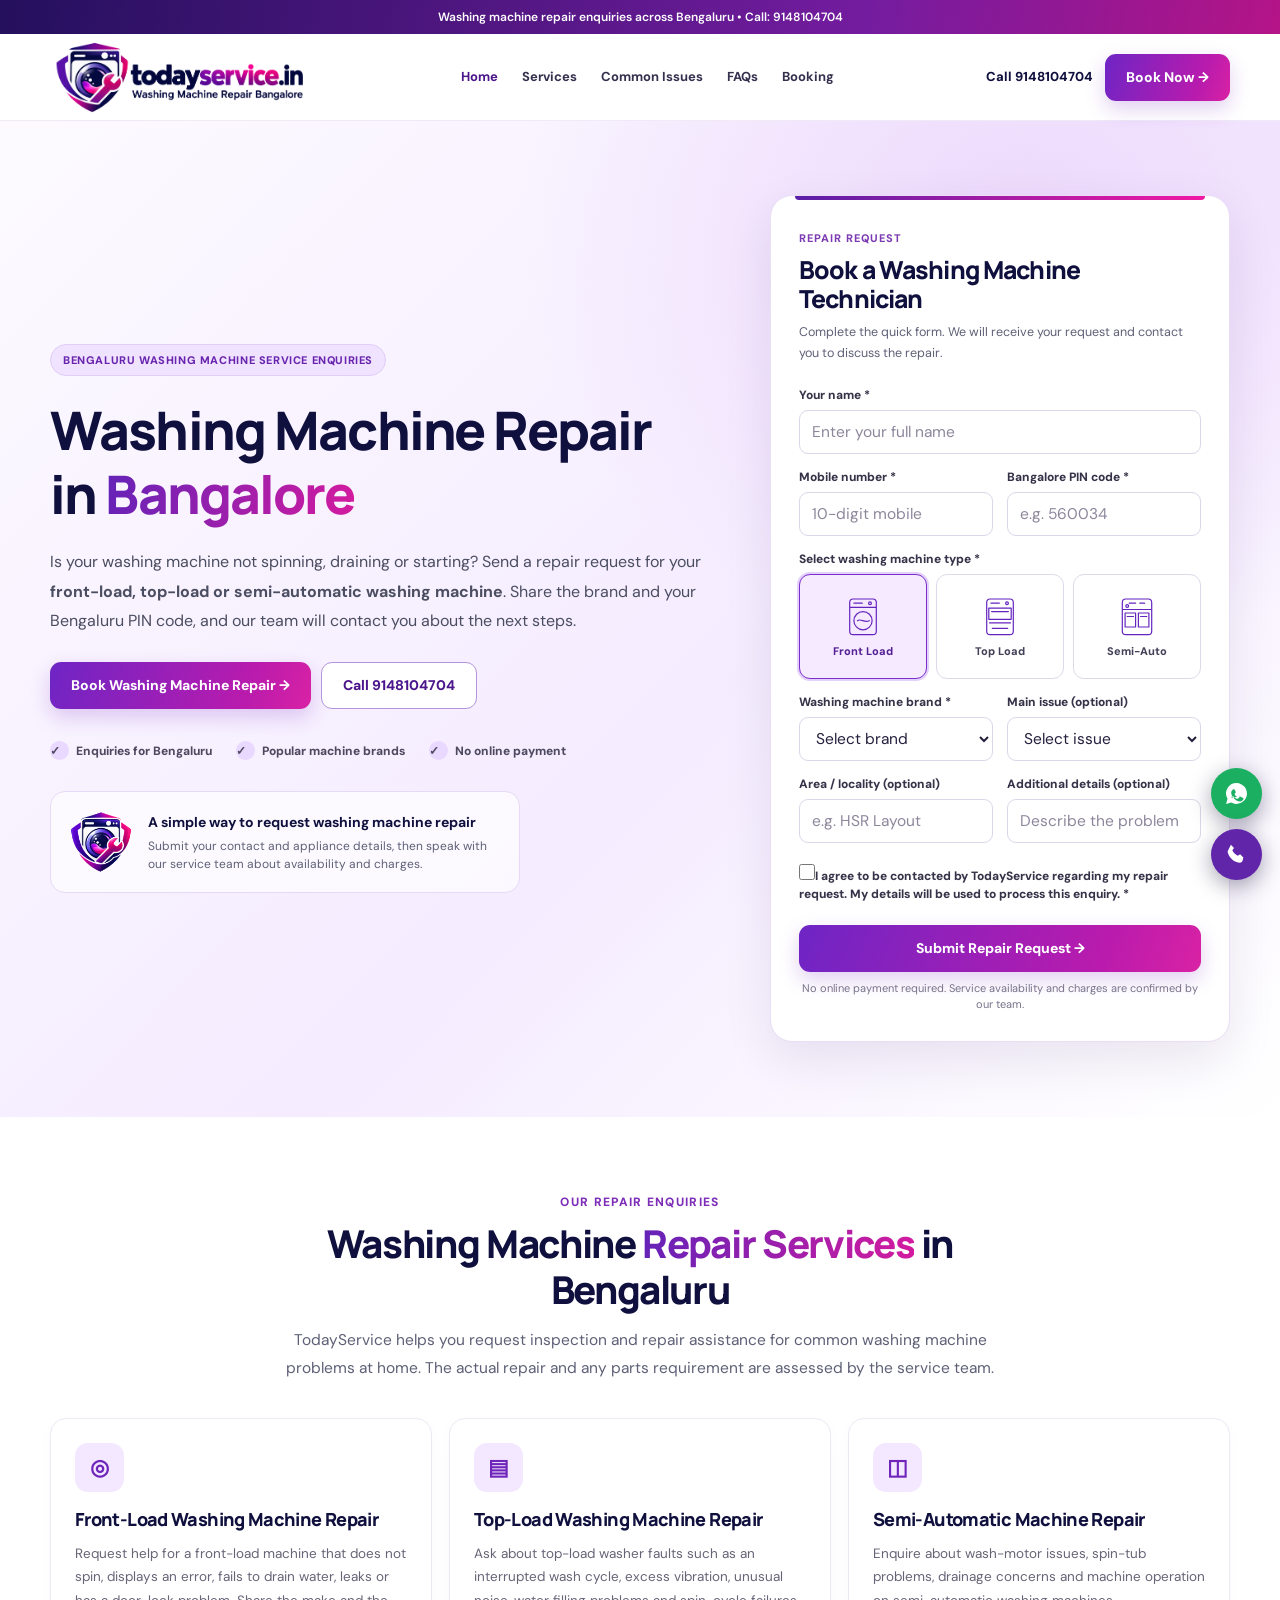
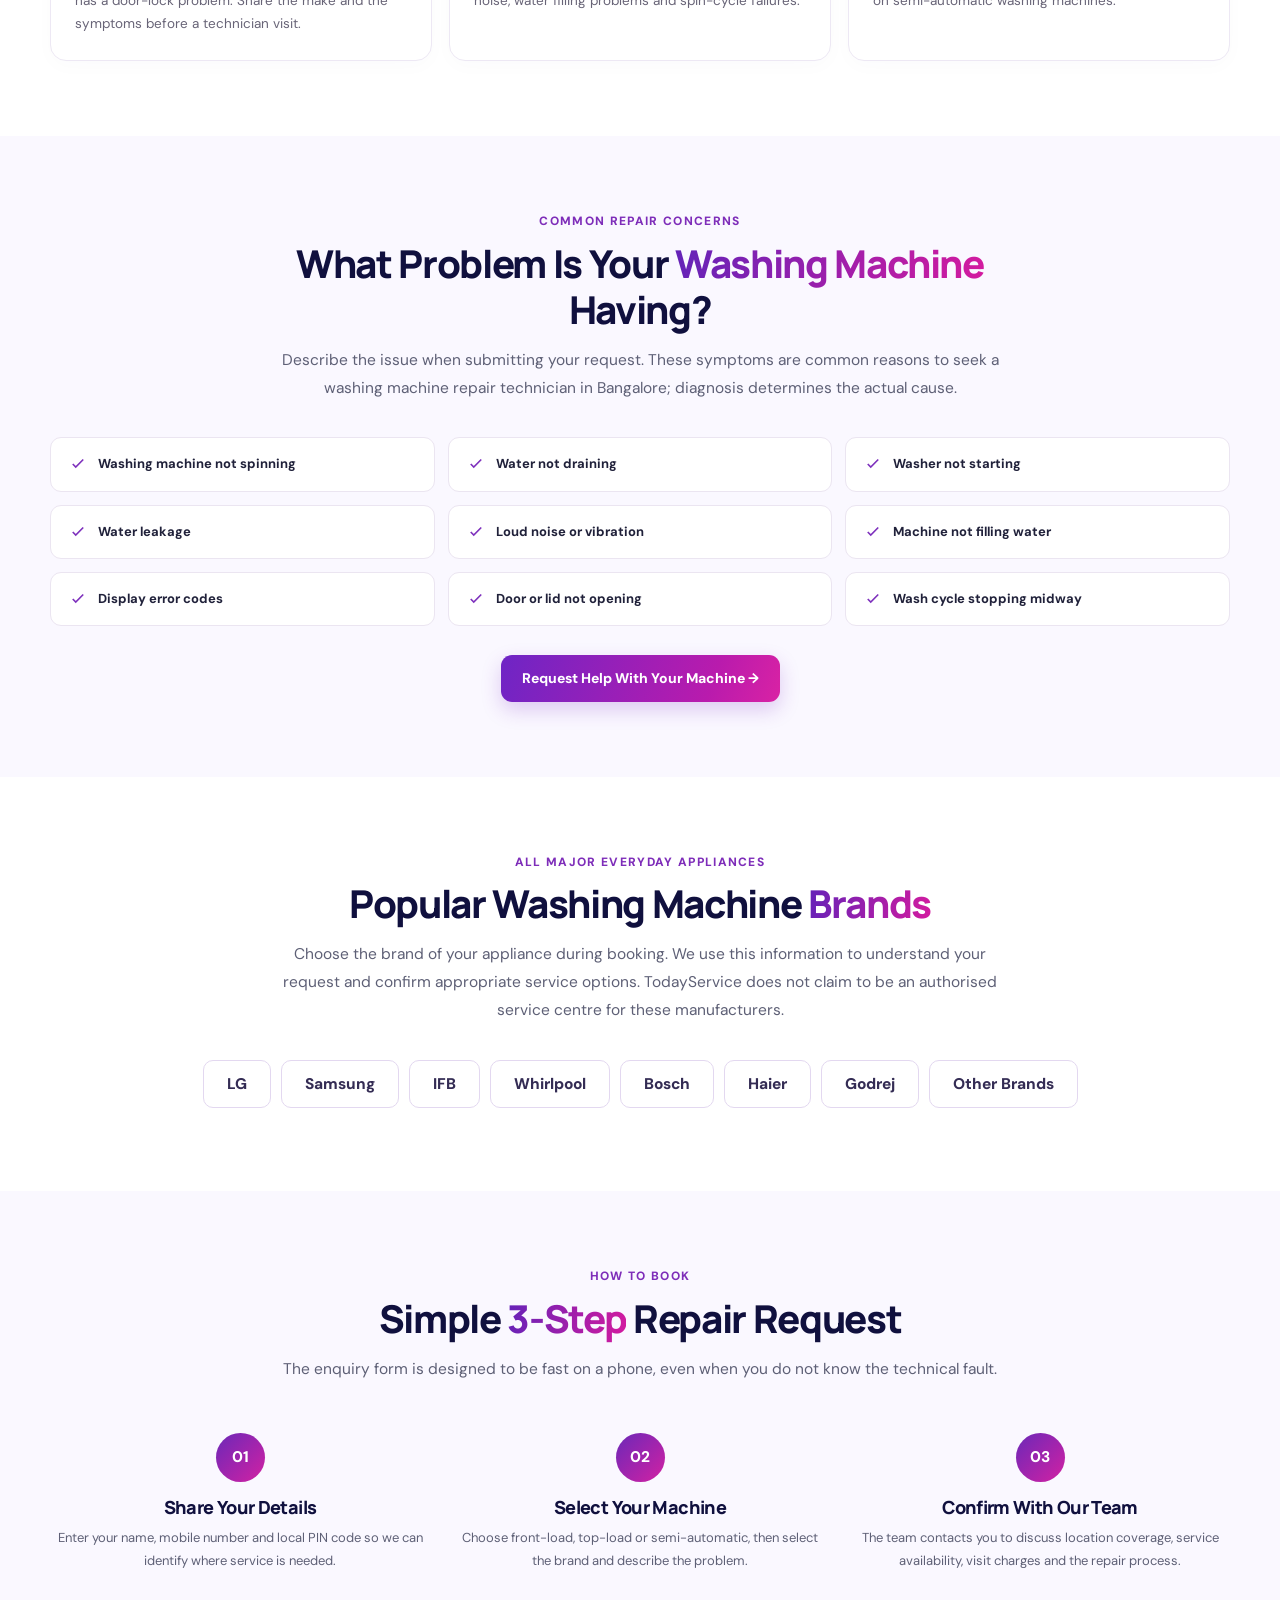
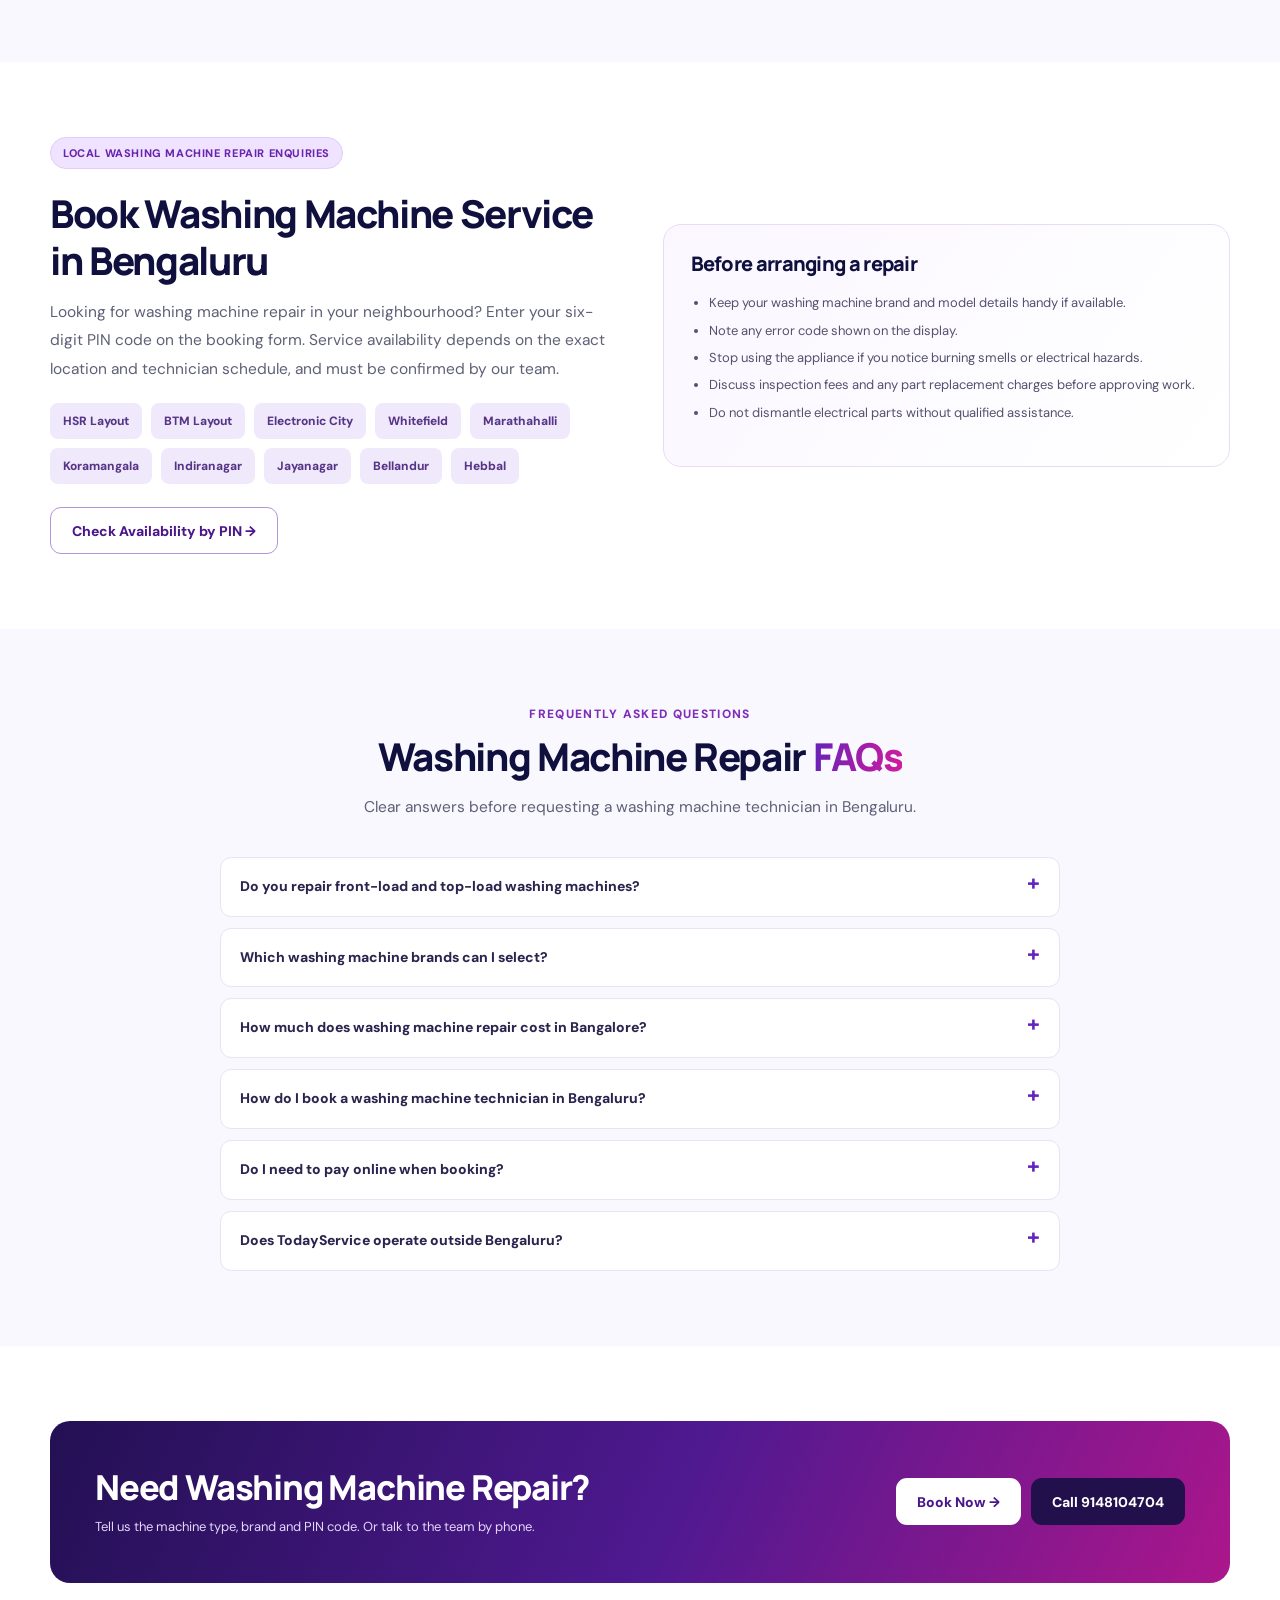
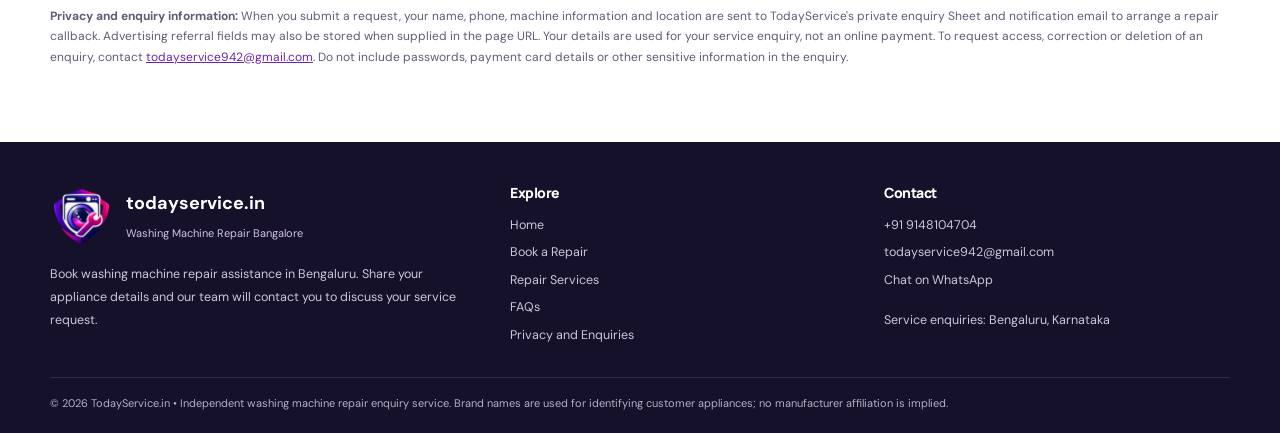
==== index.html @ 7ba467b0 "Upload TodayService website" ====
<!doctype html><html lang="en-IN"><head><meta charset="UTF-8"><meta name="viewport" content="width=device-width,initial-scale=1"><title>Washing Machine Repair in Bangalore | Book Service – TodayService</title><meta name="description" content="Request washing machine repair in Bangalore for front-load, top-load and semi-automatic machines. Select your brand and PIN code, or call 9148104704."><meta name="robots" content="index,follow,max-image-preview:large"><link rel="canonical" href="https://todayservice.in/"><meta name="theme-color" content="#5320a1"><meta property="og:type" content="website"><meta property="og:locale" content="en_IN"><meta property="og:site_name" content="TodayService"><meta property="og:title" content="Washing Machine Repair in Bangalore | Book Service – TodayService"><meta property="og:description" content="Request washing machine repair in Bangalore for front-load, top-load and semi-automatic machines. Select your brand and PIN code, or call 9148104704."><meta property="og:url" content="https://todayservice.in/"><meta property="og:image" content="https://todayservice.in/assets/todayservice-logo.webp"><meta name="twitter:card" content="summary_large_image"><link rel="icon" type="image/png" href="assets/favicon.png"><link rel="apple-touch-icon" href="assets/apple-touch-icon.png"><link rel="preconnect" href="https://fonts.googleapis.com"><link rel="preconnect" href="https://fonts.gstatic.com" crossorigin><link rel="preload" as="image" href="assets/todayservice-logo.webp"><script type="application/ld+json">{"@context":"https://schema.org","@graph":[{"@context":"https://schema.org","@type":"HomeAndConstructionBusiness","@id":"https://todayservice.in/#business","name":"TodayService","url":"https://todayservice.in/","image":"https://todayservice.in/assets/todayservice-icon.webp","logo":"https://todayservice.in/assets/todayservice-icon.webp","telephone":"+91 9148104704","email":"todayservice942@gmail.com","areaServed":{"@type":"City","name":"Bengaluru"},"serviceType":"Washing machine repair enquiry and service assistance"},{"@context":"https://schema.org","@type":"FAQPage","mainEntity":[{"@type":"Question","name":"Do you repair front-load and top-load washing machines?","acceptedAnswer":{"@type":"Answer","text":"You can request assistance for front-load, top-load and semi-automatic washing machines. The team will confirm whether the specific fault and model can be serviced."}},{"@type":"Question","name":"Which washing machine brands can I select?","acceptedAnswer":{"@type":"Answer","text":"The booking form supports LG, Samsung, IFB, Whirlpool, Bosch, Haier, Godrej and an Other option. These are customer appliance brands, not a claim of manufacturer-authorised service."}},{"@type":"Question","name":"How much does washing machine repair cost in Bangalore?","acceptedAnswer":{"@type":"Answer","text":"The cost depends on the fault, required parts and inspection. Contact our team for applicable visit charges and an estimate before approving repair work."}},{"@type":"Question","name":"How do I book a washing machine technician in Bengaluru?","acceptedAnswer":{"@type":"Answer","text":"Complete the repair request form with your name, mobile number, machine type, brand and PIN code, or call 9148104704. A team member will contact you to discuss availability."}},{"@type":"Question","name":"Do I need to pay online when booking?","acceptedAnswer":{"@type":"Answer","text":"No online payment is requested through this booking form. Any inspection, parts or repair charges should be confirmed directly with the service team."}},{"@type":"Question","name":"Does TodayService operate outside Bengaluru?","acceptedAnswer":{"@type":"Answer","text":"This website accepts repair enquiries for Bengaluru. Please share your PIN code so the team can confirm coverage for your particular locality."}}]}]}</script><style>@import url('https://fonts.googleapis.com/css2?family=DM+Sans:wght@400;500;600;700;800&family=Manrope:wght@400;500;600;700;800&display=swap');
:root{--navy:#10103e;--ink:#20213a;--purple:#6425bf;--plum:#4b168b;--magenta:#d9139a;--soft:#faf7ff;--soft2:#f3eafe;--line:#e8e2f2;--muted:#5e6076;--shadow:0 18px 50px rgba(33,15,78,.09);--radius:18px;--max:1180px}
*{box-sizing:border-box}html{scroll-behavior:smooth;scroll-padding-top:90px}body{margin:0;color:var(--ink);background:#fff;font:400 15.5px/1.7 'DM Sans',Arial,sans-serif}h1,h2,h3,h4,p{margin:0}h1,h2,h3,h4{font-family:'Manrope','DM Sans',sans-serif;line-height:1.2;letter-spacing:-.035em;color:var(--navy)}h1{font-size:clamp(2.2rem,4.15vw,3.7rem);font-weight:800}h2{font-size:clamp(1.85rem,3vw,2.55rem);font-weight:800}h3{font-size:1.13rem;font-weight:800}p{max-width:68ch}a{text-decoration:none;color:inherit}button,input,textarea,select{font:inherit}button{cursor:pointer}a:focus-visible,button:focus-visible,input:focus-visible,textarea:focus-visible,select:focus-visible{outline:3px solid #e36bd2;outline-offset:3px}img,svg{max-width:100%}.container{width:min(var(--max),calc(100% - 40px));margin-inline:auto}.skip{position:absolute;top:-100px;left:8px;padding:10px;background:#fff;z-index:999}.skip:focus{top:8px}.topstrip{font-size:12px;text-align:center;padding:7px 14px;background:linear-gradient(100deg,#24105d,#741c9f 68%,#b41487);color:#fff;font-weight:600}.site-header{background:#fff;position:sticky;top:0;z-index:90;border-bottom:1px solid rgba(104,49,165,.1)}.header{display:flex;align-items:center;justify-content:space-between;gap:22px;min-height:81px}.logo{display:flex;align-items:center;flex-shrink:0}.logo img{width:258px;height:auto;display:block}.nav{display:flex;align-items:center;gap:24px}.nav a{font-weight:700;font-size:13px;color:#35304e}.nav a:hover,.nav a[aria-current=page]{color:var(--plum)}.header-right{display:flex;gap:12px;align-items:center}.smallcall{white-space:nowrap;font-size:13px;font-weight:800;color:var(--navy)}.btn{appearance:none;border:0;display:inline-flex;align-items:center;justify-content:center;gap:9px;border-radius:11px;padding:13px 21px;line-height:1.3;font-weight:800;font-size:14px;white-space:normal;transition:transform .2s,box-shadow .2s,background .2s;text-align:center;min-height:47px}.btn:hover{transform:translateY(-1px)}.btn-primary{background:linear-gradient(110deg,#6e25c5,#b91bad 75%,#d922a4);color:#fff;box-shadow:0 8px 20px rgba(119,35,193,.22)}.btn-primary:hover{box-shadow:0 12px 25px rgba(119,35,193,.32)}.btn-outline{color:var(--plum);border:1.5px solid #b395da;background:#fff}.btn-white{color:var(--plum);background:white}.btn-dark{background:#21104b;color:#fff}.mobile-menu-btn{display:none;background:none;border:1px solid var(--line);border-radius:10px;width:44px;height:42px;color:var(--navy)}
.hero{background:radial-gradient(ellipse at 80% 11%,#edd9fc 0%,transparent 35%),linear-gradient(135deg,#fcfaff 0%,#f5ecff 57%,#fff 100%);padding:74px 0 75px;overflow:hidden}.hero-grid{display:grid;grid-template-columns:minmax(0,1fr) minmax(375px,460px);gap:65px;align-items:center}.eyebrow{display:inline-flex;align-items:center;gap:7px;color:#6925ae;background:#f0e3ff;border:1px solid #e1cdf7;padding:6px 12px;border-radius:99px;font-size:11px;font-weight:800;letter-spacing:.055em;text-transform:uppercase;margin-bottom:22px}.hero h1 span,.section-head h2 span{background:linear-gradient(100deg,#6323b8,#d41b9f);-webkit-background-clip:text;background-clip:text;color:transparent}.hero-desc{font-size:16px;color:#4b4d61;margin-top:21px;line-height:1.85}.hero-actions{display:flex;flex-wrap:wrap;gap:10px;margin-top:26px}.hero-features{margin-top:32px;display:flex;gap:17px 24px;flex-wrap:wrap}.hero-features span{display:flex;gap:7px;align-items:center;font-size:12px;font-weight:800;color:#4f4960}.mini-check{background:#e9d8ff;color:#6124ad;display:grid;place-items:center;width:19px;height:19px;border-radius:50%;font-size:12px}.hero-intro-pic{margin-top:30px;display:flex;align-items:center;gap:13px;padding:16px;border-radius:15px;border:1px solid #e7daf6;background:#ffffffac;max-width:470px}.hero-intro-pic img{width:68px;height:68px;object-fit:contain}.hero-intro-pic strong{display:block;font-size:14px;color:var(--navy)}.hero-intro-pic small{font-size:12px;color:var(--muted);display:block;line-height:1.5;margin-top:3px}
.form-card{position:relative;background:#fff;border:1px solid #e9def6;border-radius:22px;box-shadow:var(--shadow);padding:28px;max-width:100%}.form-card:before{content:'';position:absolute;top:0;left:24px;right:24px;height:4px;border-radius:0 0 9px 9px;background:linear-gradient(90deg,#5a1ea6,#f119a4)}.form-card .label-top{font-size:11px;font-weight:800;text-transform:uppercase;color:#7c3bb2;letter-spacing:.09em}.form-card h2{font-size:1.55rem;margin:4px 0 8px}.form-card .form-subtitle{font-size:12.5px;color:var(--muted);line-height:1.7;margin-bottom:21px}.form-grid{display:grid;grid-template-columns:1fr 1fr;gap:14px}.field{min-width:0}.field.span2{grid-column:1/-1}.field>label,.field-label{display:block;font-size:12px;font-weight:800;line-height:1.5;color:#363349;margin-bottom:6px}.field input,.field select,.field textarea{width:100%;height:44px;background:#fff;border:1px solid #dcd6e8;border-radius:9px;color:#25203e;padding:10px 12px;outline:none;min-width:0;transition:border .2s,box-shadow .2s}.field input:focus,.field select:focus,.field textarea:focus{border-color:#9b56d5;box-shadow:0 0 0 3px #e3d4f974}.field textarea{height:75px;resize:vertical}.field input::placeholder,.field textarea::placeholder{color:#8e879c}.machine-options{display:grid;grid-template-columns:repeat(3,minmax(0,1fr));gap:9px}.machine-option{position:relative;min-width:0}.machine-option input{position:absolute;opacity:0;width:1px;height:1px;top:10px}.machine-option label{cursor:pointer;display:flex;flex-direction:column;align-items:center;justify-content:center;text-align:center;gap:4px;min-height:105px;background:#fff;border:1.6px solid #e0d9e9;border-radius:11px;padding:8px 4px;font-size:11px;font-weight:800;line-height:1.3;color:#434158;transition:.18s}.machine-option label:hover{border-color:#bb89e4}.machine-option label svg{width:42px;height:47px;stroke:var(--purple);fill:none;stroke-width:1.7;stroke-linecap:round;stroke-linejoin:round}.machine-option input:checked+label{border-color:#7b2fca;background:#f5eaff;color:#552096;box-shadow:0 0 0 2px #e3d0fb}.machine-option input:focus-visible+label{outline:3px solid #d85fac;outline-offset:3px}.checkbox-line{display:flex;align-items:flex-start;gap:9px;font-size:11.5px;line-height:1.6;color:#55536a;margin-top:4px}.checkbox-line input{margin:3px 0 0;accent-color:var(--purple);width:16px;height:16px;flex-shrink:0}.submit-btn{width:100%;margin-top:2px}.form-disclaimer{font-size:11px;color:#77728a;text-align:center;margin-top:8px;line-height:1.5}.form-message{display:none;border-radius:10px;padding:11px 12px;margin-top:13px;font-size:12px;line-height:1.6}.form-message.show{display:block}.form-message.warn{background:#fff6e5;color:#755024;border:1px solid #f0d9a4}.form-message.good{background:#edfff6;color:#135538;border:1px solid #a7e8ca}.form-message.error{background:#fff0f4;color:#8d254c;border:1px solid #f7c1d0}.honeypot{position:absolute!important;left:-9999px!important;opacity:0!important;height:0!important;width:0!important;pointer-events:none!important}
.section{padding:75px 0}.section.soft{background:#faf8ff}.section-head{text-align:center;margin:0 auto 35px;max-width:735px}.section-head .kicker{display:block;font-size:12px;font-weight:800;letter-spacing:.11em;text-transform:uppercase;color:#7e2db9;margin-bottom:9px}.section-head p{margin:14px auto 0;color:var(--muted);line-height:1.8}.grid3{display:grid;grid-template-columns:repeat(3,minmax(0,1fr));gap:17px}.card{border:1px solid #ede8f4;background:#fff;border-radius:16px;padding:24px;box-shadow:0 5px 20px #2a174e05}.card p{font-size:13.5px;color:#686477;line-height:1.75;margin-top:11px}.card .symbol{width:49px;height:49px;display:grid;place-items:center;font-size:22px;font-weight:800;color:#7025ba;background:#f3e8ff;border-radius:13px;margin-bottom:17px}.soft .card{background:white}.issue-list{display:grid;grid-template-columns:repeat(3,1fr);gap:13px}.issue{display:flex;align-items:center;gap:11px;border-radius:11px;padding:15px 18px;border:1px solid #ebe5f1;background:#fff;font-weight:700;font-size:13px}.issue svg{width:18px;height:18px;color:#7e31bd;flex-shrink:0}.brands{display:flex;flex-wrap:wrap;justify-content:center;gap:10px;margin:30px 0 8px}.brand-pill{font-weight:800;color:#342c54;background:#fff;border:1px solid #e3d8f0;padding:10px 23px;border-radius:10px}.steps{display:grid;grid-template-columns:repeat(3,1fr);gap:20px}.step{position:relative;padding:14px 6px;text-align:center}.step-number{width:49px;height:49px;display:grid;place-items:center;border-radius:50%;margin:0 auto 15px;color:#fff;background:linear-gradient(135deg,#6b28b8,#d321a3);font-weight:800}.step h3{margin-bottom:9px}.step p{margin:0 auto;color:var(--muted);font-size:13px;line-height:1.75}.area-columns{display:grid;grid-template-columns:1fr 1fr;gap:45px;align-items:center}.area-columns p{color:var(--muted);margin-top:14px;line-height:1.85}.locations{display:flex;flex-wrap:wrap;gap:9px;margin-top:19px}.locations span{border-radius:8px;background:#f0e9fb;color:#563587;padding:8px 13px;font-size:12px;font-weight:800}.side-panel{border:1px solid #e9dcf5;background:linear-gradient(125deg,#faf7ff,#fff);padding:27px;border-radius:18px}.side-panel h3{font-size:1.25rem}.side-panel ul{padding-left:18px;color:#55516e;font-size:13px;line-height:2.1}.faq{max-width:840px;margin:auto;display:grid;gap:11px}.faq details{border-radius:11px;background:white;border:1px solid #e9e4f2;padding:17px 19px}.faq summary{cursor:pointer;list-style:none;font-size:14px;font-weight:800;color:#2c244e;display:flex;justify-content:space-between;gap:10px}.faq summary::after{content:'+';color:var(--purple);font-size:22px;line-height:16px}.faq details[open] summary::after{content:'−'}.faq summary::-webkit-details-marker{display:none}.faq p{font-size:13px;color:#686175;line-height:1.85;padding-top:13px}.cta-band{border-radius:20px;background:linear-gradient(115deg,#231053,#4f1990 53%,#ac168c);padding:45px;display:flex;justify-content:space-between;align-items:center;gap:26px;color:white}.cta-band h2{color:white;font-size:clamp(1.5rem,3vw,2.15rem)}.cta-band p{color:#e4d7fa;margin-top:9px;font-size:13px}.cta-buttons{display:flex;flex-wrap:wrap;gap:10px}
.site-footer{background:#15112a;color:#cbc6da;padding:43px 0 20px}.footer-grid{display:grid;grid-template-columns:1.25fr 1fr 1fr;gap:28px}.footer-brand{display:flex;gap:13px;align-items:center}.footer-brand img{width:63px;height:63px;object-fit:contain}.footer-brand strong{font-size:18px;color:#fff}.footer-brand span{color:#d1c1e6;font-size:11px}.site-footer p{font-size:12.5px;margin-top:15px;line-height:1.85}.site-footer h3{color:#fff;font-size:14px;margin-bottom:10px}.site-footer a{display:block;font-size:12.5px;line-height:2.2}.site-footer a:hover{color:#f899de}.footer-bottom{border-top:1px solid #342c4e;margin-top:28px;padding-top:16px;font-size:11px;color:#b7adc7}.float-links{position:fixed;z-index:80;right:18px;bottom:20px;display:flex;flex-direction:column;gap:10px}.float-links a{display:grid;place-items:center;gap:0;width:51px;height:51px;border-radius:50%;color:#fff;box-shadow:0 6px 21px #120e3560}.float-links svg{width:25px;height:25px;fill:currentColor}.wa-float{background:#1baf61}.call-float{background:#6125aa}.float-links a:focus-visible{outline:3px solid #d631a3;outline-offset:3px}.mobile-cta{display:none}.booking-hero{background:radial-gradient(ellipse at 10% 0%,#ead7fc,transparent 47%),linear-gradient(130deg,#faf7ff,#fff);padding:46px 0 72px}.booking-heading{text-align:center;max-width:710px;margin:0 auto 30px}.booking-heading h1{font-size:clamp(2.1rem,3.3vw,3rem)}.booking-heading p{margin:13px auto 0;color:#5e5a6c}.booking-layout{display:grid;grid-template-columns:minmax(0,690px) minmax(260px,1fr);gap:25px;align-items:start;justify-content:center}.booking-layout .form-card{padding:30px}.booking-side{background:white;border:1px solid var(--line);border-radius:18px;padding:25px}.booking-side h2{font-size:20px}.booking-side p{font-size:13px;color:var(--muted);margin-top:13px}.booking-side ul{padding-left:20px;font-size:13px;line-height:2.3;color:#4f4960}.booking-contact{border-top:1px solid var(--line);padding-top:18px;margin-top:18px}.booking-contact a{display:block;font-weight:800;color:var(--purple);margin-top:8px}.breadcrumbs{font-size:12px;margin-bottom:12px;color:#71668a}.breadcrumbs a{text-decoration:underline}
@media(max-width:1100px){.nav{gap:13px}.nav a{font-size:12px}.logo img{width:210px}.hero-grid{gap:33px}.smallcall{display:none}}
@media(max-width:850px){.header{min-height:72px}.logo img{width:210px}.mobile-menu-btn{display:grid;place-items:center}.nav{display:none;position:absolute;top:calc(100% - 1px);left:0;right:0;padding:17px 22px;background:#fff;box-shadow:0 14px 22px #160e301a;align-items:stretch;flex-direction:column;gap:2px}.nav.open{display:flex}.nav a{font-size:14px;padding:9px 0}.header-right .btn{display:none}.hero-grid{grid-template-columns:1fr;max-width:660px;gap:40px}.hero{padding:52px 0}.hero-intro-pic{margin-top:18px}.booking-layout{grid-template-columns:1fr}.booking-side{max-width:690px;width:100%;margin:auto}.footer-grid{grid-template-columns:1fr 1fr}.grid3{grid-template-columns:repeat(2,1fr)}.area-columns{grid-template-columns:1fr;gap:22px}}
@media(max-width:600px){body{font-size:14.5px;padding-bottom:58px}.container{width:calc(100% - 32px)}.topstrip{font-size:10px;line-height:1.4}.header{min-height:65px}.logo img{width:168px}.hero{padding:37px 0 49px}.hero h1{font-size:2.25rem}.hero-desc{font-size:14px;margin-top:15px}.hero-actions .btn{flex:1}.eyebrow{font-size:10px;margin-bottom:16px}.hero-features{margin-top:21px;gap:10px}.hero-features span{font-size:11px}.form-card{border-radius:16px;padding:21px 16px}.form-card h2{font-size:1.43rem}.form-grid{gap:11px}.form-card .form-subtitle{margin-bottom:16px}.field input,.field select{font-size:14px}.machine-option label{min-height:92px;font-size:10px;padding:7px 2px}.machine-option label svg{width:34px;height:39px}.section{padding:55px 0}.section-head{margin-bottom:23px}.grid3,.issue-list,.steps{grid-template-columns:1fr}.grid3{gap:11px}.card{padding:20px}.issue-list{gap:8px}.steps{gap:14px}.step{padding:9px}.locations span{font-size:11px}.cta-band{padding:27px 21px;display:block}.cta-buttons{margin-top:18px}.footer-grid{grid-template-columns:1fr;gap:22px}.footer-grid p{margin-top:7px}.float-links{bottom:73px;right:12px}.float-links a{width:43px;height:43px}.float-links svg{width:21px;height:21px}.mobile-cta{position:fixed;bottom:0;left:0;right:0;z-index:75;display:grid;grid-template-columns:1fr 1.2fr;gap:7px;padding:8px 12px calc(8px + env(safe-area-inset-bottom));background:white;border-top:1px solid #e6daef}.mobile-cta .btn{min-height:43px;padding:8px 11px;font-size:12px}.booking-hero{padding:26px 0 52px}.booking-heading{text-align:left;margin-bottom:22px}.booking-heading h1{font-size:2rem}.booking-heading p{font-size:13px}.booking-layout .form-card{padding:21px 15px}}
@media(max-width:355px){.logo img{width:145px}.hero h1{font-size:1.95rem}.machine-option label{font-size:9px}}
@media(prefers-reduced-motion:reduce){html{scroll-behavior:auto}*,*::before,*::after{animation-duration:.01ms!important;transition-duration:.01ms!important}}
</style></head><body><a class="skip" href="#main">Skip to content</a><div class="topstrip">Washing machine repair enquiries across Bengaluru • Call: 9148104704</div>
<header class="site-header"><div class="container header"><a href="index.html" class="logo" aria-label="TodayService homepage"><img src="assets/todayservice-logo.webp" alt="todayservice.in – Washing Machine Repair Bangalore" width="1250" height="417"></a><nav class="nav" id="site-nav" aria-label="Main navigation"><a href="index.html" aria-current="page">Home</a><a href="index.html#services">Services</a><a href="index.html#problems">Common Issues</a><a href="index.html#faq">FAQs</a><a href="booking.html" >Booking</a></nav><div class="header-right"><a class="smallcall" href="tel:+919148104704">Call 9148104704</a><a class="btn btn-primary" href="booking.html">Book Now →</a><button class="mobile-menu-btn" aria-label="Open navigation" aria-controls="site-nav" aria-expanded="false" type="button"><svg viewBox="0 0 24 24" width="25" height="25" fill="none" stroke="currentColor" stroke-width="2"><path d="M3 6h18M3 12h18M3 18h18"/></svg></button></div></div></header><main id="main"><section class="hero" aria-labelledby="hero-title"><div class="container hero-grid"><div><span class="eyebrow">Bengaluru washing machine service enquiries</span><h1 id="hero-title">Washing Machine Repair in <span>Bangalore</span></h1><p class="hero-desc">Is your washing machine not spinning, draining or starting? Send a repair request for your <strong>front-load, top-load or semi-automatic washing machine</strong>. Share the brand and your Bengaluru PIN code, and our team will contact you about the next steps.</p><div class="hero-actions"><a href="booking.html" class="btn btn-primary">Book Washing Machine Repair →</a><a href="tel:+919148104704" class="btn btn-outline">Call 9148104704</a></div><div class="hero-features"><span><span class="mini-check">✓</span> Enquiries for Bengaluru</span><span><span class="mini-check">✓</span> Popular machine brands</span><span><span class="mini-check">✓</span> No online payment</span></div><div class="hero-intro-pic"><img src="assets/todayservice-icon.webp" width="68" height="68" alt="Washing machine repair emblem"><div><strong>A simple way to request washing machine repair</strong><small>Submit your contact and appliance details, then speak with our service team about availability and charges.</small></div></div></div><div class="form-card"><span class="label-top">Repair request</span><h2>Book a Washing Machine Technician</h2><p class="form-subtitle">Complete the quick form. We will receive your request and contact you to discuss the repair.</p><form class="booking-form" data-source="Homepage" autocomplete="on">
<div class="form-grid">
<div class="field span2"><label for="name-home">Your name <span aria-hidden="true">*</span></label><input id="name-home" name="name" type="text" autocomplete="name" placeholder="Enter your full name" minlength="2" maxlength="85" required></div>
<div class="field"><label for="phone-home">Mobile number *</label><input id="phone-home" name="phone" inputmode="numeric" autocomplete="tel-national" type="tel" maxlength="14" placeholder="10-digit mobile" required></div>
<div class="field"><label for="pin-home">Bangalore PIN code *</label><input id="pin-home" name="pin" type="text" inputmode="numeric" pattern="[1-9][0-9]{5}" maxlength="6" placeholder="e.g. 560034" required></div>
<div class="field span2"><span class="field-label" id="machine-label-home">Select washing machine type *</span>
<div class="machine-options" role="radiogroup" aria-labelledby="machine-label-home">
<div class="machine-option"><input id="front-home" type="radio" name="machineType" value="Front Load" checked required><label for="front-home"><svg viewBox="0 0 60 60" aria-hidden="true"><rect x="11" y="5" width="38" height="51" rx="5"/><line x1="12" y1="17" x2="48" y2="17"/><circle cx="30" cy="36" r="13"/><path d="M22 36c5-4 10 4 17 0"/><circle cx="40" cy="11" r="2"/><path d="M17 11h12"/></svg><span>Front Load</span></label></div>
<div class="machine-option"><input id="top-home" type="radio" name="machineType" value="Top Load"><label for="top-home"><svg viewBox="0 0 60 60" aria-hidden="true"><rect x="11" y="5" width="38" height="51" rx="5"/><path d="M14 18h32v16H14zM18 23h24"/><path d="M15 39h30M19 47h22"/><circle cx="40" cy="11" r="2"/><path d="M17 11h12"/></svg><span>Top Load</span></label></div>
<div class="machine-option"><input id="semi-home" type="radio" name="machineType" value="Semi-Automatic"><label for="semi-home"><svg viewBox="0 0 60 60" aria-hidden="true"><rect x="9" y="5" width="42" height="51" rx="5"/><path d="M10 20h40M13 25h15v20H13zM32 25h15v20H32z"/><path d="M16 30h9m10 0h9M19 11h9m6 0h7"/><circle cx="16" cy="15" r="2"/></svg><span>Semi-Auto</span></label></div>
</div></div>
<div class="field"><label for="brand-home">Washing machine brand *</label><select id="brand-home" name="brand" required><option value="" disabled selected>Select brand</option><option>LG</option><option>Samsung</option><option>IFB</option><option>Whirlpool</option><option>Bosch</option><option>Haier</option><option>Godrej</option><option>Other</option></select></div>
<div class="field"><label for="issue-home">Main issue (optional)</label><select id="issue-home" name="issue"><option value="">Select issue</option><option>Not spinning</option><option>Not draining</option><option>Not starting / No power</option><option>Water leakage</option><option>Excessive noise / vibration</option><option>Not filling water</option><option>Door / lid problem</option><option>Error code</option><option>Other issue</option></select></div>
<div class="field span2" data-other-brand hidden><label for="otherbrand-home">Enter your washing machine brand *</label><input id="otherbrand-home" name="otherBrand" type="text" maxlength="70" placeholder="Your machine's brand"></div>
<div class="field"><label for="area-home">Area / locality (optional)</label><input id="area-home" name="area" type="text" maxlength="100" placeholder="e.g. HSR Layout"></div>
<div class="field"><label for="notes-home">Additional details (optional)</label><input id="notes-home" name="notes" type="text" maxlength="800" placeholder="Describe the problem"></div>
<div class="field span2"><label class="checkbox-line"><input name="consent" type="checkbox" required><span>I agree to be contacted by TodayService regarding my repair request. My details will be used to process this enquiry. *</span></label></div>
<div class="honeypot" aria-hidden="true"><label>Website <input type="text" name="website" tabindex="-1" autocomplete="off"></label></div>
<div class="field span2"><button class="btn btn-primary submit-btn" type="submit">Submit Repair Request →</button><p class="form-disclaimer">No online payment required. Service availability and charges are confirmed by our team.</p><div class="form-message" aria-live="polite"></div></div>
</div></form></div></div></section>
<section class="section" id="services"><div class="container"><div class="section-head"><span class="kicker">Our repair enquiries</span><h2>Washing Machine <span>Repair Services</span> in Bengaluru</h2><p>TodayService helps you request inspection and repair assistance for common washing machine problems at home. The actual repair and any parts requirement are assessed by the service team.</p></div><div class="grid3">
<article class="card"><div class="symbol">◎</div><h3>Front-Load Washing Machine Repair</h3><p>Request help for a front-load machine that does not spin, displays an error, fails to drain water, leaks or has a door-lock problem. Share the make and the symptoms before a technician visit.</p></article>
<article class="card"><div class="symbol">▤</div><h3>Top-Load Washing Machine Repair</h3><p>Ask about top-load washer faults such as an interrupted wash cycle, excess vibration, unusual noise, water filling problems and spin-cycle failures.</p></article>
<article class="card"><div class="symbol">◫</div><h3>Semi-Automatic Machine Repair</h3><p>Enquire about wash-motor issues, spin-tub problems, drainage concerns and machine operation on semi-automatic washing machines.</p></article>
</div></div></section>
<section class="section soft" id="problems"><div class="container"><div class="section-head"><span class="kicker">Common repair concerns</span><h2>What Problem Is Your <span>Washing Machine</span> Having?</h2><p>Describe the issue when submitting your request. These symptoms are common reasons to seek a washing machine repair technician in Bangalore; diagnosis determines the actual cause.</p></div><div class="issue-list"><div class="issue"><svg width="18" height="18" viewBox="0 0 24 24" fill="none" stroke="currentColor" stroke-width="2.2" aria-hidden="true"><path d="m5 12 4 4L19 6"/></svg><span>Washing machine not spinning</span></div><div class="issue"><svg width="18" height="18" viewBox="0 0 24 24" fill="none" stroke="currentColor" stroke-width="2.2" aria-hidden="true"><path d="m5 12 4 4L19 6"/></svg><span>Water not draining</span></div><div class="issue"><svg width="18" height="18" viewBox="0 0 24 24" fill="none" stroke="currentColor" stroke-width="2.2" aria-hidden="true"><path d="m5 12 4 4L19 6"/></svg><span>Washer not starting</span></div><div class="issue"><svg width="18" height="18" viewBox="0 0 24 24" fill="none" stroke="currentColor" stroke-width="2.2" aria-hidden="true"><path d="m5 12 4 4L19 6"/></svg><span>Water leakage</span></div><div class="issue"><svg width="18" height="18" viewBox="0 0 24 24" fill="none" stroke="currentColor" stroke-width="2.2" aria-hidden="true"><path d="m5 12 4 4L19 6"/></svg><span>Loud noise or vibration</span></div><div class="issue"><svg width="18" height="18" viewBox="0 0 24 24" fill="none" stroke="currentColor" stroke-width="2.2" aria-hidden="true"><path d="m5 12 4 4L19 6"/></svg><span>Machine not filling water</span></div><div class="issue"><svg width="18" height="18" viewBox="0 0 24 24" fill="none" stroke="currentColor" stroke-width="2.2" aria-hidden="true"><path d="m5 12 4 4L19 6"/></svg><span>Display error codes</span></div><div class="issue"><svg width="18" height="18" viewBox="0 0 24 24" fill="none" stroke="currentColor" stroke-width="2.2" aria-hidden="true"><path d="m5 12 4 4L19 6"/></svg><span>Door or lid not opening</span></div><div class="issue"><svg width="18" height="18" viewBox="0 0 24 24" fill="none" stroke="currentColor" stroke-width="2.2" aria-hidden="true"><path d="m5 12 4 4L19 6"/></svg><span>Wash cycle stopping midway</span></div></div><div style="text-align:center;margin-top:29px"><a class="btn btn-primary" href="booking.html">Request Help With Your Machine →</a></div></div></section>
<section class="section" id="brands"><div class="container"><div class="section-head"><span class="kicker">All major everyday appliances</span><h2>Popular Washing Machine <span>Brands</span></h2><p>Choose the brand of your appliance during booking. We use this information to understand your request and confirm appropriate service options. TodayService does not claim to be an authorised service centre for these manufacturers.</p></div><div class="brands"><span class="brand-pill">LG</span><span class="brand-pill">Samsung</span><span class="brand-pill">IFB</span><span class="brand-pill">Whirlpool</span><span class="brand-pill">Bosch</span><span class="brand-pill">Haier</span><span class="brand-pill">Godrej</span><span class="brand-pill">Other Brands</span></div></div></section>
<section class="section soft" id="process"><div class="container"><div class="section-head"><span class="kicker">How to book</span><h2>Simple <span>3-Step</span> Repair Request</h2><p>The enquiry form is designed to be fast on a phone, even when you do not know the technical fault.</p></div><div class="steps"><div class="step"><span class="step-number">01</span><h3>Share Your Details</h3><p>Enter your name, mobile number and local PIN code so we can identify where service is needed.</p></div><div class="step"><span class="step-number">02</span><h3>Select Your Machine</h3><p>Choose front-load, top-load or semi-automatic, then select the brand and describe the problem.</p></div><div class="step"><span class="step-number">03</span><h3>Confirm With Our Team</h3><p>The team contacts you to discuss location coverage, service availability, visit charges and the repair process.</p></div></div></div></section>
<section class="section" id="areas"><div class="container area-columns"><div><span class="eyebrow">Local washing machine repair enquiries</span><h2>Book Washing Machine Service in <span>Bengaluru</span></h2><p>Looking for washing machine repair in your neighbourhood? Enter your six-digit PIN code on the booking form. Service availability depends on the exact location and technician schedule, and must be confirmed by our team.</p><div class="locations"><span>HSR Layout</span><span>BTM Layout</span><span>Electronic City</span><span>Whitefield</span><span>Marathahalli</span><span>Koramangala</span><span>Indiranagar</span><span>Jayanagar</span><span>Bellandur</span><span>Hebbal</span></div><div style="margin-top:23px"><a class="btn btn-outline" href="booking.html">Check Availability by PIN →</a></div></div><aside class="side-panel"><h3>Before arranging a repair</h3><ul><li>Keep your washing machine brand and model details handy if available.</li><li>Note any error code shown on the display.</li><li>Stop using the appliance if you notice burning smells or electrical hazards.</li><li>Discuss inspection fees and any part replacement charges before approving work.</li><li>Do not dismantle electrical parts without qualified assistance.</li></ul></aside></div></section>
<section class="section soft" id="faq"><div class="container"><div class="section-head"><span class="kicker">Frequently asked questions</span><h2>Washing Machine Repair <span>FAQs</span></h2><p>Clear answers before requesting a washing machine technician in Bengaluru.</p></div><div class="faq"><details><summary>Do you repair front-load and top-load washing machines?</summary><p>You can request assistance for front-load, top-load and semi-automatic washing machines. The team will confirm whether the specific fault and model can be serviced.</p></details><details><summary>Which washing machine brands can I select?</summary><p>The booking form supports LG, Samsung, IFB, Whirlpool, Bosch, Haier, Godrej and an Other option. These are customer appliance brands, not a claim of manufacturer-authorised service.</p></details><details><summary>How much does washing machine repair cost in Bangalore?</summary><p>The cost depends on the fault, required parts and inspection. Contact our team for applicable visit charges and an estimate before approving repair work.</p></details><details><summary>How do I book a washing machine technician in Bengaluru?</summary><p>Complete the repair request form with your name, mobile number, machine type, brand and PIN code, or call 9148104704. A team member will contact you to discuss availability.</p></details><details><summary>Do I need to pay online when booking?</summary><p>No online payment is requested through this booking form. Any inspection, parts or repair charges should be confirmed directly with the service team.</p></details><details><summary>Does TodayService operate outside Bengaluru?</summary><p>This website accepts repair enquiries for Bengaluru. Please share your PIN code so the team can confirm coverage for your particular locality.</p></details></div></div></section>
<section class="section" id="privacy"><div class="container"><div class="cta-band"><div><h2>Need Washing Machine Repair?</h2><p>Tell us the machine type, brand and PIN code. Or talk to the team by phone.</p></div><div class="cta-buttons"><a class="btn btn-white" href="booking.html">Book Now →</a><a class="btn btn-dark" href="tel:+919148104704">Call 9148104704</a></div></div><p style="margin-top:23px;font-size:12px;color:#615b74;max-width:100%"><strong>Privacy and enquiry information:</strong> When you submit a request, your name, phone, machine information and location are sent to TodayService's private enquiry Sheet and notification email to arrange a repair callback. Advertising referral fields may also be stored when supplied in the page URL. Your details are used for your service enquiry, not an online payment. To request access, correction or deletion of an enquiry, contact <a href="mailto:todayservice942@gmail.com" style="color:#6c23af;text-decoration:underline">todayservice942@gmail.com</a>. Do not include passwords, payment card details or other sensitive information in the enquiry.</p></div></section></main><footer class="site-footer"><div class="container"><div class="footer-grid"><div><div class="footer-brand"><img src="assets/todayservice-icon.webp" alt="TodayService icon" width="63" height="63"><div><strong>todayservice.in</strong><br><span>Washing Machine Repair Bangalore</span></div></div><p>Book washing machine repair assistance in Bengaluru. Share your appliance details and our team will contact you to discuss your service request.</p></div><div><h3>Explore</h3><a href="index.html">Home</a><a href="booking.html">Book a Repair</a><a href="index.html#services">Repair Services</a><a href="index.html#faq">FAQs</a><a href="index.html#privacy">Privacy and Enquiries</a></div><div><h3>Contact</h3><a href="tel:+919148104704">+91 9148104704</a><a href="mailto:todayservice942@gmail.com">todayservice942@gmail.com</a><a href="https://wa.me/919148104704?text=Hello%20TodayService%2C%20I%20need%20washing%20machine%20repair%20in%20Bangalore." target="_blank" rel="noopener noreferrer">Chat on WhatsApp</a><p>Service enquiries: Bengaluru, Karnataka</p></div></div><div class="footer-bottom">© <span id="copyright-year">2026</span> TodayService.in • Independent washing machine repair enquiry service. Brand names are used for identifying customer appliances; no manufacturer affiliation is implied.</div></div></footer><div class="float-links" aria-label="Quick contact"><a class="wa-float" href="https://wa.me/919148104704?text=Hello%20TodayService%2C%20I%20need%20washing%20machine%20repair%20in%20Bangalore." target="_blank" rel="noopener noreferrer" aria-label="WhatsApp TodayService" title="WhatsApp TodayService"><svg viewBox="0 0 24 24" aria-hidden="true"><path d="M12 2a10 10 0 0 0-8.6 15.1L2 22l5.1-1.3A10 10 0 1 0 12 2Zm-5 14c.3-1 1-1.2 1.3-1.3s.7.1 1 .4c1.2 1.2 2.4 1.7 3.2 1.9.8.2 1.2-.1 1.6-.6l.9-1.1c.3-.3.6-.2 1-.1l2.2 1c.4.2.6.5.5.9-.2 1.3-1.7 2.5-3.2 2.5-4 0-8.6-4.6-8.6-8.6 0-1.5 1.1-3 2.4-3.2.4-.1.7.1.9.5l1 2.1c.1.3.2.7-.1 1l-1 1c.7 1.5 2.1 2.8 3.7 3.5l1-.9c.3-.3.6-.3 1-.2"/></svg></a><a class="call-float" href="tel:+919148104704" aria-label="Call TodayService" title="Call TodayService"><svg viewBox="0 0 24 24" aria-hidden="true"><path d="M6.6 2.6l3 3.1-1.6 2.1c1 2.1 3.1 4.2 5.3 5.4l2.2-1.5 3.1 3.1-.8 3.2c-.4 1.2-1.6 1.9-2.9 1.8C8.9 19.3 4.7 15 3.4 9.2 3 7.4 3.6 5.7l3-3.1z"/></svg></a></div><div class="mobile-cta"><a class="btn btn-outline" href="tel:+919148104704">Call Now</a><a class="btn btn-primary" href="booking.html">Book Repair →</a></div><script>document.getElementById('copyright-year').textContent=new Date().getFullYear();
'use strict';
/* AFTER DEPLOYING CODE.GS, replace this URL in BOTH index.html and booking.html. */
const APPS_SCRIPT_URL = 'PASTE_YOUR_APPS_SCRIPT_WEB_APP_URL_HERE';
const CONTACT_NUMBER = '919148104704';

(function () {
  const menu = document.querySelector('.mobile-menu-btn');
  const nav = document.querySelector('.nav');
  if(menu && nav){
    menu.addEventListener('click',function(){const open=nav.classList.toggle('open');menu.setAttribute('aria-expanded',String(open));});
    nav.querySelectorAll('a').forEach(a=>a.addEventListener('click',()=>{nav.classList.remove('open');menu.setAttribute('aria-expanded','false');}));
  }
  const params = new URLSearchParams(location.search);
  const trackKeys = ['utm_source','utm_medium','utm_campaign','gclid','gbraid','wbraid'];
  const track = {};
  trackKeys.forEach(k=>{
    let value=params.get(k);
    try { if(!value) value=sessionStorage.getItem('ts_'+k); else sessionStorage.setItem('ts_'+k,value.slice(0,200)); } catch(e){}
    track[k]=(value||'').slice(0,200);
  });
  if(location.pathname.toLowerCase().endsWith('/index.html')||location.pathname.endsWith('/')){
    document.querySelectorAll('a[href="booking.html"]').forEach(a=>{
      let q=new URLSearchParams();trackKeys.forEach(k=>{if(track[k])q.set(k,track[k])});if(q.toString()) a.href='booking.html?'+q.toString();
    });
  }
  const allForms = document.querySelectorAll('.booking-form');
  for(const form of allForms){
    const other = form.querySelector('[data-other-brand]');
    const brand = form.querySelector('[name="brand"]');
    const status = form.querySelector('.form-message');
    const submit = form.querySelector('button[type="submit"]');
    const displayStatus=(message,type)=>{status.className='form-message show '+type;status.textContent=message;status.setAttribute('role','status');};
    const toggleOther=()=>{
      const active=brand.value==='Other';
      other.hidden=!active;
      const input=other.querySelector('input');
      input.required=active;
      if(!active)input.value='';
    };
    brand.addEventListener('change',toggleOther);toggleOther();
    form.addEventListener('submit',async e=>{
      e.preventDefault();
      if(!form.reportValidity()) return;
      const rawPhone=form.elements.phone.value.replace(/\D/g,'');
      const rawPin=form.elements.pin.value.replace(/\D/g,'');
      if(!/^[6-9][0-9]{9}$/.test(rawPhone)){
        displayStatus('Please enter a valid 10-digit Indian mobile number.','error');form.elements.phone.focus();return;
      }
      if(!/^[1-9][0-9]{5}$/.test(rawPin)){
        displayStatus('Please enter a valid 6-digit PIN code.','error');form.elements.pin.focus();return;
      }
      if(!APPS_SCRIPT_URL.startsWith('https://script.google.com/macros/s/') || !APPS_SCRIPT_URL.endsWith('/exec')){
        displayStatus('Online booking is being connected. Please call 9148104704 or use WhatsApp to book your repair.','warn');return;
      }
      let requestId=form.dataset.requestId;
      if(!requestId){
        requestId='TS'+Date.now().toString(36)+'_'+(typeof crypto!=='undefined'&&crypto.randomUUID?crypto.randomUUID().replace(/-/g,'').slice(0,16):Math.random().toString(36).slice(2,15));
        form.dataset.requestId=requestId;
      }
      const data={
        clientRequestId:requestId,
        sourcePage:form.dataset.source||'Website',
        name:form.elements.name.value.trim(),phone:rawPhone,
        machineType:form.querySelector('[name="machineType"]:checked').value,
        brand:brand.value,otherBrand:brand.value==='Other'?form.elements.otherBrand.value.trim():'',
        pin:rawPin,area:form.elements.area.value.trim(),issue:form.elements.issue.value,
        notes:form.elements.notes.value.trim(),consent:form.elements.consent.checked,
        website:''+(form.elements.website?form.elements.website.value:''),
        utmSource:track.utm_source,utmMedium:track.utm_medium,utmCampaign:track.utm_campaign,
        gclid:track.gclid,gbraid:track.gbraid,wbraid:track.wbraid
      };
      submit.disabled=true;submit.textContent='Sending your request…';
      displayStatus('Submitting your request and checking confirmation…','warn');
      try{
        // Apps Script web apps do not return CORS-accessible JSON to a static GitHub Pages site.
        // Submit once, then independently verify the enquiry ID via a JSONP receipt endpoint.
        await fetch(APPS_SCRIPT_URL,{method:'POST',mode:'no-cors',redirect:'follow',headers:{'Content-Type':'text/plain;charset=utf-8'},body:JSON.stringify(data)});
        let receipt=null;
        for(let i=0;i<7;i++){
          await new Promise(resolve=>setTimeout(resolve,i===0?950:1400));
          try{receipt=await receiptLookup(APPS_SCRIPT_URL,requestId,5000)}catch(err){}
          if(receipt && receipt.success && receipt.emailStatus!=='PENDING')break;
        }
        if(receipt && receipt.success){
          if(receipt.emailStatus==='SENT'){
            displayStatus('Request received! Reference: '+receipt.referenceId+'. Our team will contact you on the number provided.','good');
            form.reset();toggleOther();delete form.dataset.requestId;
            window.dataLayer=window.dataLayer||[];
            window.dataLayer.push({event:'generate_lead',lead_source:'todayservice_website',enquiry_id:receipt.referenceId});
          } else if(receipt.emailStatus && receipt.emailStatus.startsWith('FAILED')){
            displayStatus('Your request is saved (Reference: '+receipt.referenceId+'), but the email notification could not be delivered. Please call 9148104704 for an immediate follow-up.','warn');
          } else {
            displayStatus('Your request is saved (Reference: '+receipt.referenceId+'). Email notification is still processing.','good');
          }
        } else {
          displayStatus('We could not confirm your request. Please call 9148104704 or WhatsApp us. If you try again, we will check the same request ID to avoid duplicates.','warn');
        }
      }catch(error){
        displayStatus('The request could not be confirmed. Please call 9148104704 or contact us on WhatsApp.','error');
      }finally{
        submit.disabled=false;submit.textContent='Submit Repair Request →';
      }
    });
  }
  function receiptLookup(base,requestId,timeoutMs){
    return new Promise((resolve,reject)=>{
      const cb='__todayReceipt_'+Math.random().toString(36).slice(2,15)+'_'+Date.now().toString(36);
      const node=document.createElement('script');
      let done=false;let timer;
      function finish(error,value){
        if(done)return;done=true;clearTimeout(timer);node.remove();delete window[cb];
        error?reject(error):resolve(value);
      }
      window[cb]=value=>finish(null,value);
      node.onerror=()=>finish(new Error('Receipt request error'));
      timer=setTimeout(()=>finish(new Error('Receipt timeout')),timeoutMs);
      node.src=base+'?receipt='+encodeURIComponent(requestId)+'&callback='+encodeURIComponent(cb)+'&_='+Date.now();
      document.head.appendChild(node);
    });
  }
})();
</script></body></html>
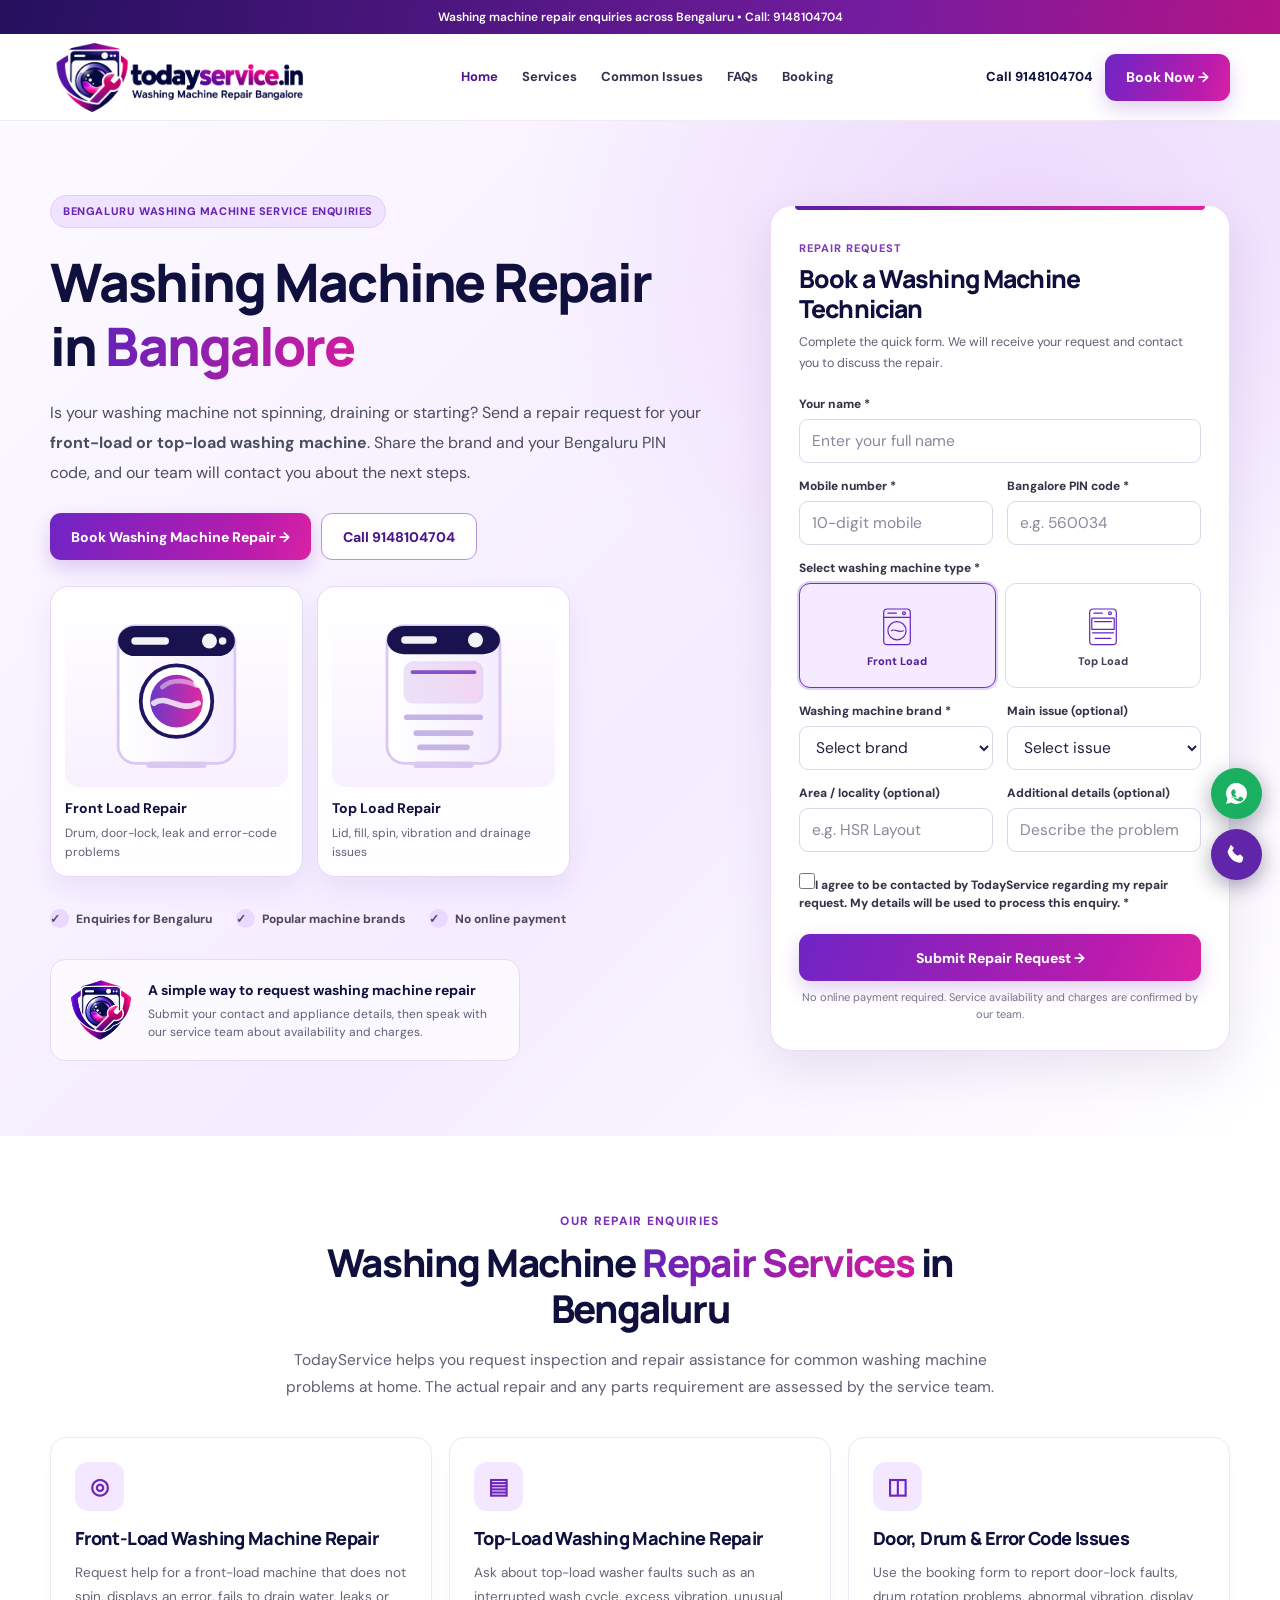
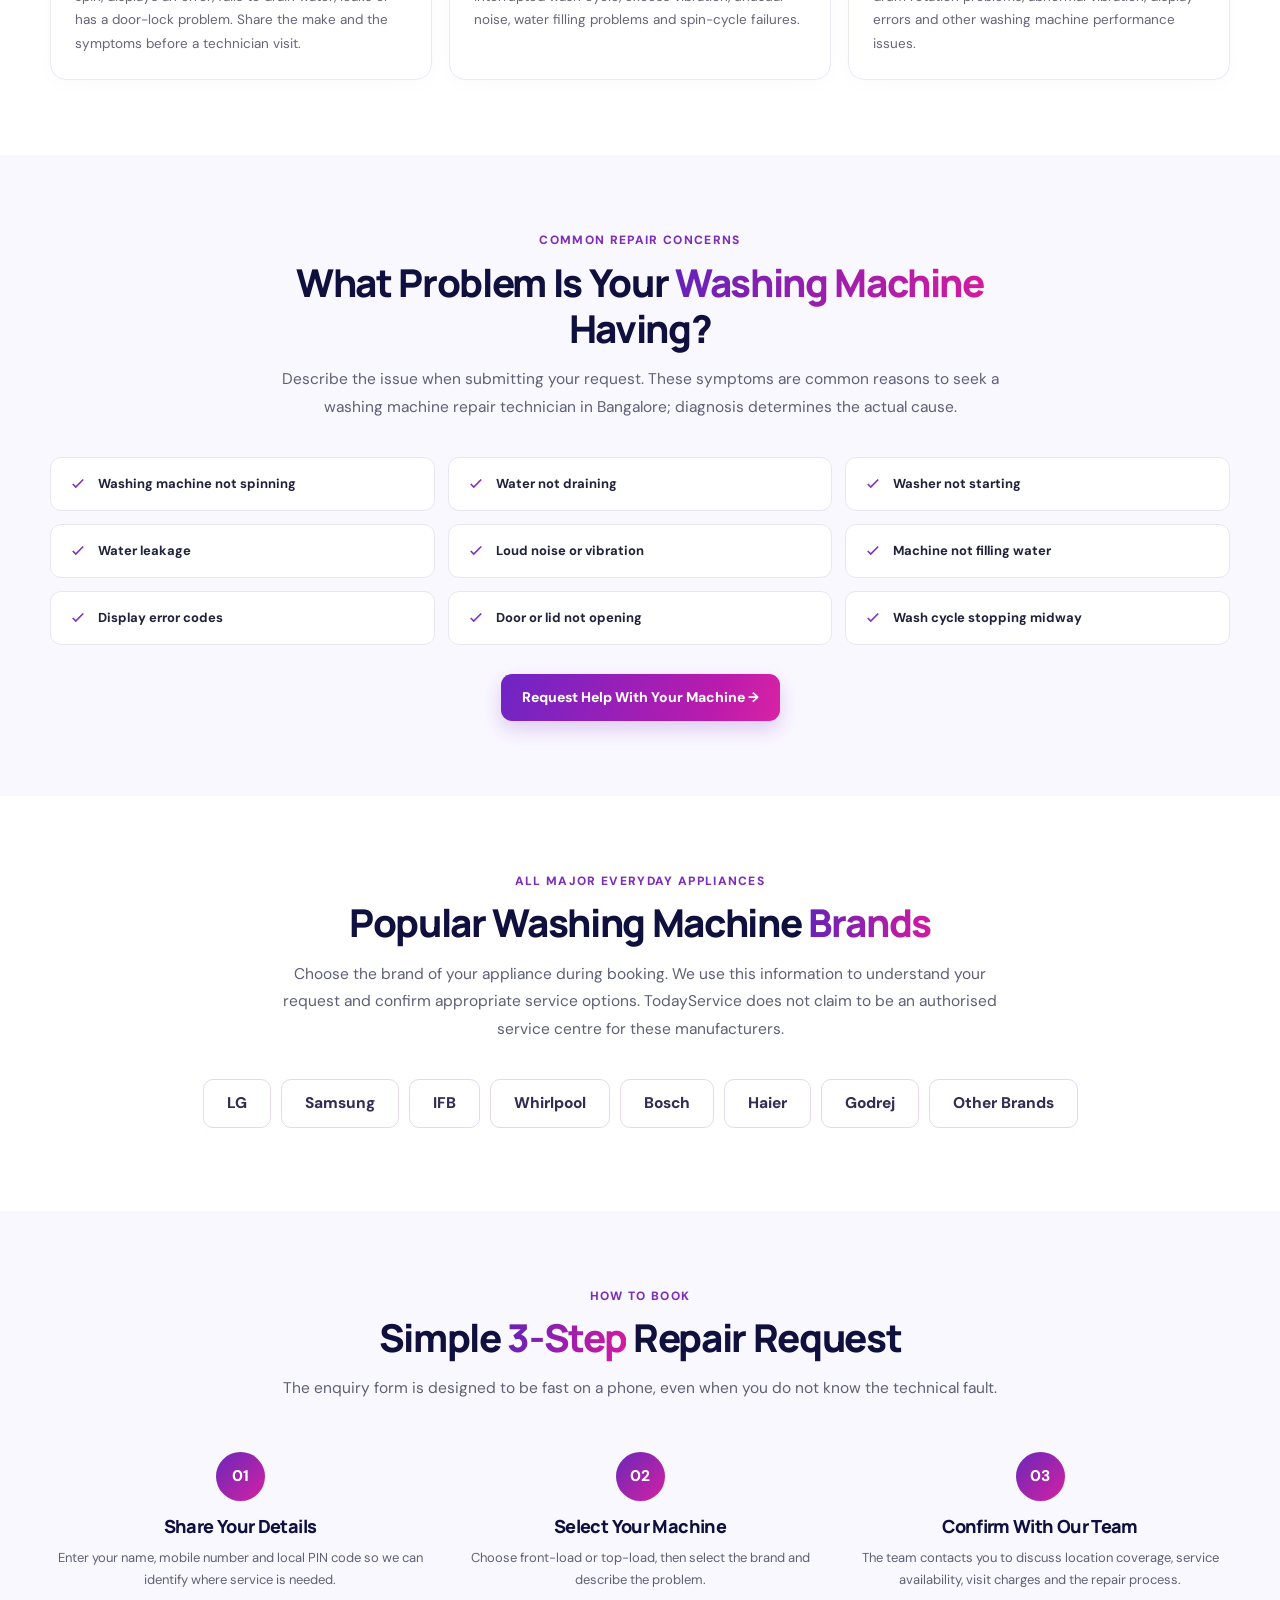
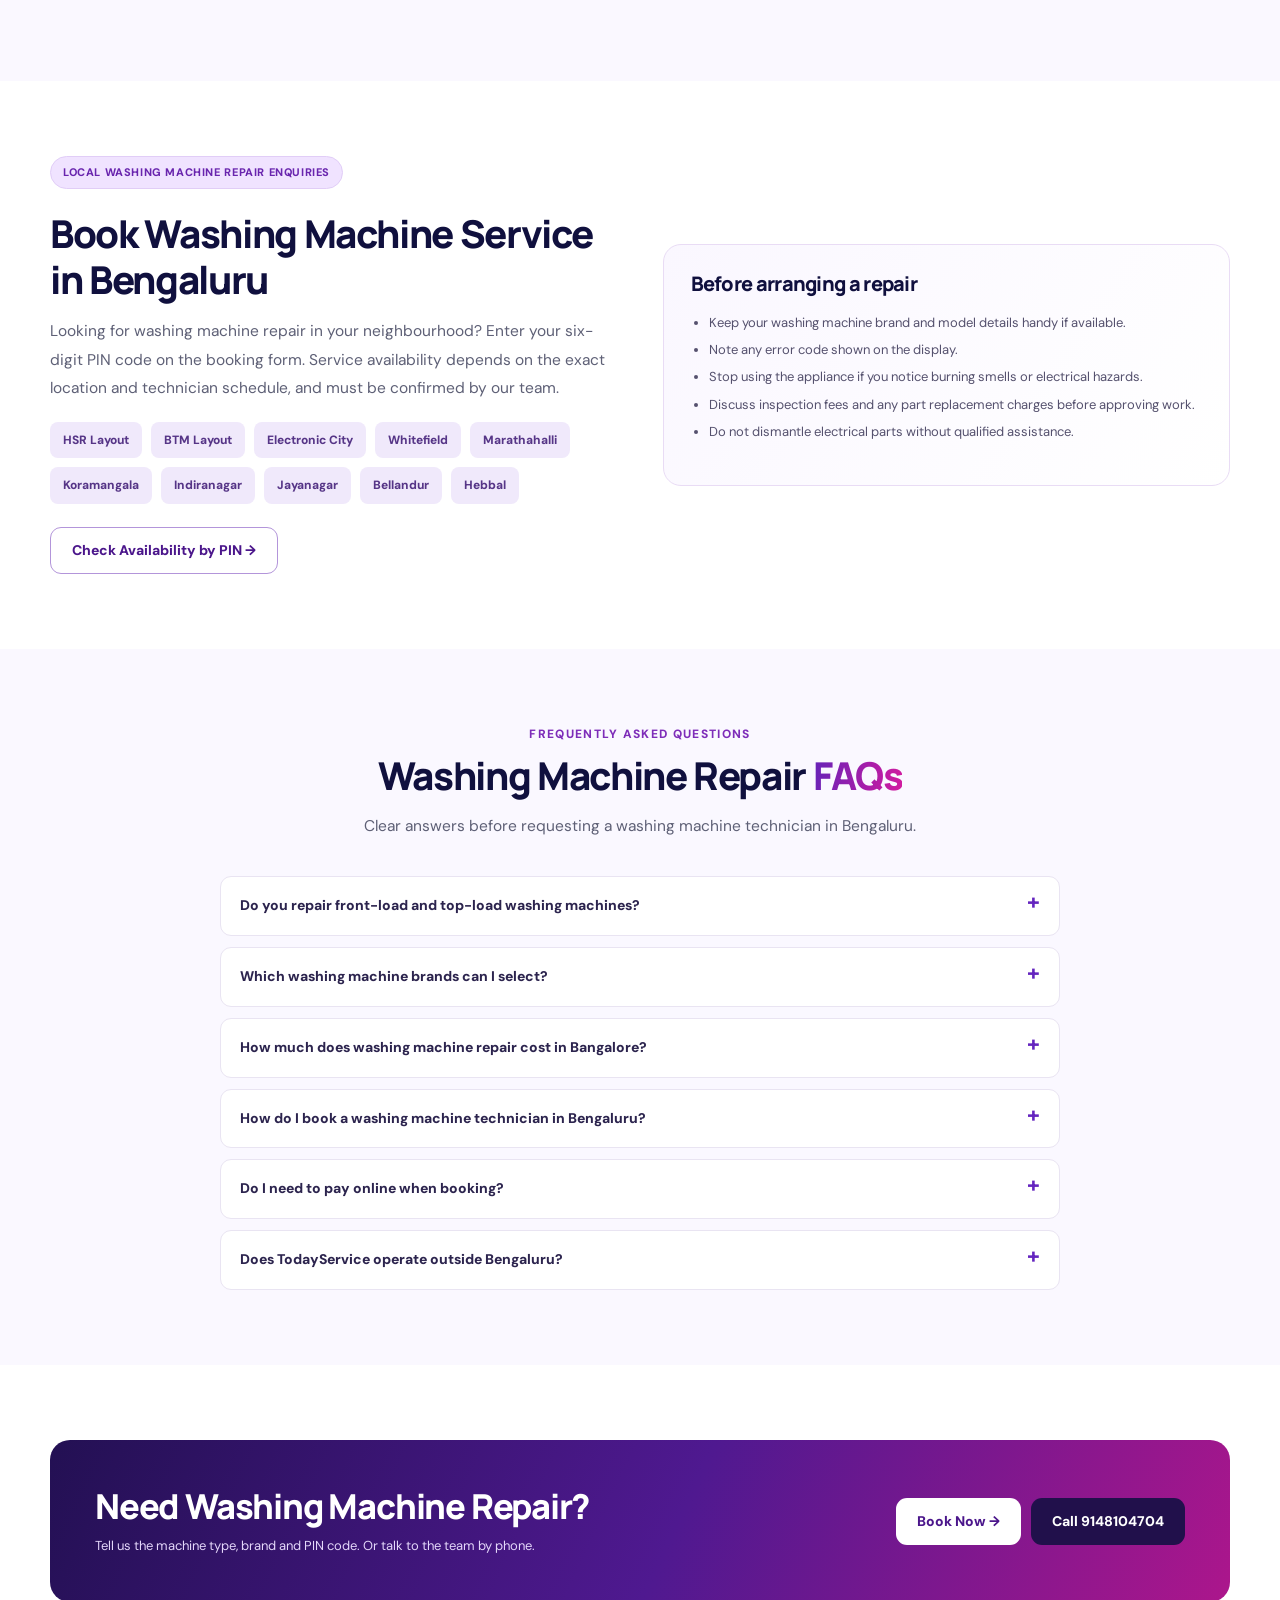
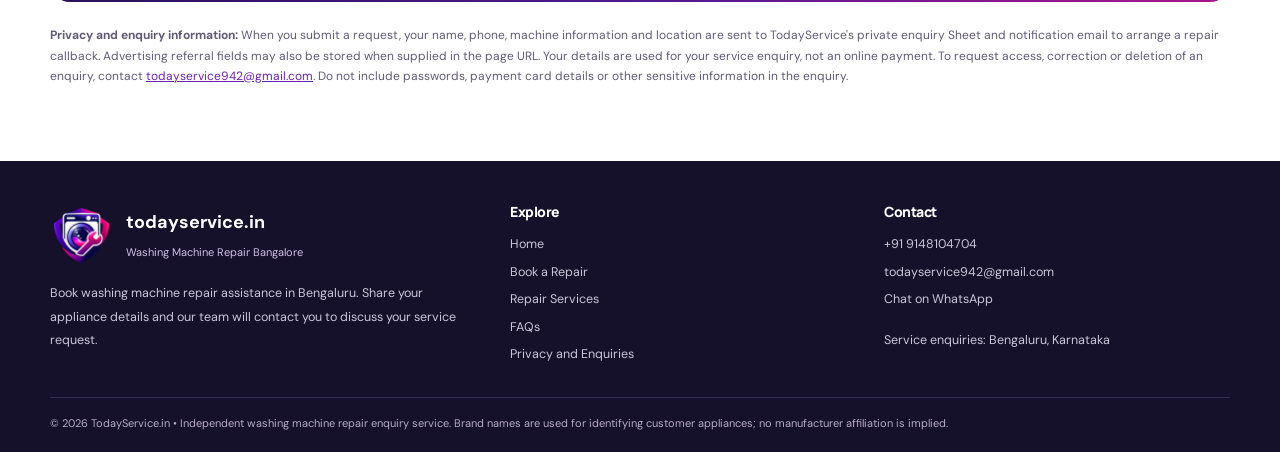
==== commit 804f33f5: "sldfj" ====
--- a/index.html
+++ b/index.html
@@ -1,8 +1,8 @@
-<!doctype html><html lang="en-IN"><head><meta charset="UTF-8"><meta name="viewport" content="width=device-width,initial-scale=1"><title>Washing Machine Repair in Bangalore | Book Service – TodayService</title><meta name="description" content="Request washing machine repair in Bangalore for front-load, top-load and semi-automatic machines. Select your brand and PIN code, or call 9148104704."><meta name="robots" content="index,follow,max-image-preview:large"><link rel="canonical" href="https://todayservice.in/"><meta name="theme-color" content="#5320a1"><meta property="og:type" content="website"><meta property="og:locale" content="en_IN"><meta property="og:site_name" content="TodayService"><meta property="og:title" content="Washing Machine Repair in Bangalore | Book Service – TodayService"><meta property="og:description" content="Request washing machine repair in Bangalore for front-load, top-load and semi-automatic machines. Select your brand and PIN code, or call 9148104704."><meta property="og:url" content="https://todayservice.in/"><meta property="og:image" content="https://todayservice.in/assets/todayservice-logo.webp"><meta name="twitter:card" content="summary_large_image"><link rel="icon" type="image/png" href="assets/favicon.png"><link rel="apple-touch-icon" href="assets/apple-touch-icon.png"><link rel="preconnect" href="https://fonts.googleapis.com"><link rel="preconnect" href="https://fonts.gstatic.com" crossorigin><link rel="preload" as="image" href="assets/todayservice-logo.webp"><script type="application/ld+json">{"@context":"https://schema.org","@graph":[{"@context":"https://schema.org","@type":"HomeAndConstructionBusiness","@id":"https://todayservice.in/#business","name":"TodayService","url":"https://todayservice.in/","image":"https://todayservice.in/assets/todayservice-icon.webp","logo":"https://todayservice.in/assets/todayservice-icon.webp","telephone":"+91 9148104704","email":"todayservice942@gmail.com","areaServed":{"@type":"City","name":"Bengaluru"},"serviceType":"Washing machine repair enquiry and service assistance"},{"@context":"https://schema.org","@type":"FAQPage","mainEntity":[{"@type":"Question","name":"Do you repair front-load and top-load washing machines?","acceptedAnswer":{"@type":"Answer","text":"You can request assistance for front-load, top-load and semi-automatic washing machines. The team will confirm whether the specific fault and model can be serviced."}},{"@type":"Question","name":"Which washing machine brands can I select?","acceptedAnswer":{"@type":"Answer","text":"The booking form supports LG, Samsung, IFB, Whirlpool, Bosch, Haier, Godrej and an Other option. These are customer appliance brands, not a claim of manufacturer-authorised service."}},{"@type":"Question","name":"How much does washing machine repair cost in Bangalore?","acceptedAnswer":{"@type":"Answer","text":"The cost depends on the fault, required parts and inspection. Contact our team for applicable visit charges and an estimate before approving repair work."}},{"@type":"Question","name":"How do I book a washing machine technician in Bengaluru?","acceptedAnswer":{"@type":"Answer","text":"Complete the repair request form with your name, mobile number, machine type, brand and PIN code, or call 9148104704. A team member will contact you to discuss availability."}},{"@type":"Question","name":"Do I need to pay online when booking?","acceptedAnswer":{"@type":"Answer","text":"No online payment is requested through this booking form. Any inspection, parts or repair charges should be confirmed directly with the service team."}},{"@type":"Question","name":"Does TodayService operate outside Bengaluru?","acceptedAnswer":{"@type":"Answer","text":"This website accepts repair enquiries for Bengaluru. Please share your PIN code so the team can confirm coverage for your particular locality."}}]}]}</script><style>@import url('https://fonts.googleapis.com/css2?family=DM+Sans:wght@400;500;600;700;800&family=Manrope:wght@400;500;600;700;800&display=swap');
+<!doctype html><html lang="en-IN"><head><meta charset="UTF-8"><meta name="viewport" content="width=device-width,initial-scale=1"><title>TodayService.in | Washing Machine Repair in Bangalore for Front Load &amp; Top Load Machines</title><meta name="description" content="TodayService.in helps you book washing machine repair in Bangalore for front-load and top-load machines. Call 9148104704 or submit your service request online for a quick callback."><meta name="keywords" content="washing machine repair Bangalore, washing machine service Bangalore, front load washing machine repair, top load washing machine repair, washing machine technician Bangalore, TodayService.in"><meta name="robots" content="index,follow,max-image-preview:large"><link rel="canonical" href="https://todayservice.in/"><meta name="theme-color" content="#5320a1"><meta property="og:type" content="website"><meta property="og:locale" content="en_IN"><meta property="og:site_name" content="todayservice.in"><meta property="og:title" content="TodayService.in | Washing Machine Repair in Bangalore"><meta property="og:description" content="Book front-load and top-load washing machine repair in Bangalore with TodayService.in. Simple booking form, popular brands, quick callback and easy contact by phone or WhatsApp."><meta property="og:url" content="https://todayservice.in/"><meta property="og:image" content="https://todayservice.in/assets/todayservice-logo.webp"><meta name="twitter:card" content="summary_large_image"><link rel="icon" type="image/png" href="assets/favicon.png"><link rel="apple-touch-icon" href="assets/apple-touch-icon.png"><link rel="preconnect" href="https://fonts.googleapis.com"><link rel="preconnect" href="https://fonts.gstatic.com" crossorigin><link rel="preload" as="image" href="assets/todayservice-logo.webp"><script type="application/ld+json">{"@context":"https://schema.org","@graph":[{"@context":"https://schema.org","@type":"HomeAndConstructionBusiness","@id":"https://todayservice.in/#business","name":"TodayService","url":"https://todayservice.in/","image":"https://todayservice.in/assets/todayservice-icon.webp","logo":"https://todayservice.in/assets/todayservice-icon.webp","telephone":"+91 9148104704","email":"todayservice942@gmail.com","areaServed":{"@type":"City","name":"Bengaluru"},"serviceType":"Washing machine repair enquiry and service assistance"},{"@context":"https://schema.org","@type":"FAQPage","mainEntity":[{"@type":"Question","name":"Do you repair front-load and top-load washing machines?","acceptedAnswer":{"@type":"Answer","text":"You can request assistance for front-load and top-load washing machines. The team will confirm whether the specific fault and model can be serviced."}},{"@type":"Question","name":"Which washing machine brands can I select?","acceptedAnswer":{"@type":"Answer","text":"The booking form supports LG, Samsung, IFB, Whirlpool, Bosch, Haier, Godrej and an Other option. These are customer appliance brands, not a claim of manufacturer-authorised service."}},{"@type":"Question","name":"How much does washing machine repair cost in Bangalore?","acceptedAnswer":{"@type":"Answer","text":"The cost depends on the fault, required parts and inspection. Contact our team for applicable visit charges and an estimate before approving repair work."}},{"@type":"Question","name":"How do I book a washing machine technician in Bengaluru?","acceptedAnswer":{"@type":"Answer","text":"Complete the repair request form with your name, mobile number, machine type, brand and PIN code, or call 9148104704. A team member will contact you to discuss availability."}},{"@type":"Question","name":"Do I need to pay online when booking?","acceptedAnswer":{"@type":"Answer","text":"No online payment is requested through this booking form. Any inspection, parts or repair charges should be confirmed directly with the service team."}},{"@type":"Question","name":"Does TodayService operate outside Bengaluru?","acceptedAnswer":{"@type":"Answer","text":"This website accepts repair enquiries for Bengaluru. Please share your PIN code so the team can confirm coverage for your particular locality."}}]}]}</script><style>@import url('https://fonts.googleapis.com/css2?family=DM+Sans:wght@400;500;600;700;800&family=Manrope:wght@400;500;600;700;800&display=swap');
 :root{--navy:#10103e;--ink:#20213a;--purple:#6425bf;--plum:#4b168b;--magenta:#d9139a;--soft:#faf7ff;--soft2:#f3eafe;--line:#e8e2f2;--muted:#5e6076;--shadow:0 18px 50px rgba(33,15,78,.09);--radius:18px;--max:1180px}
 *{box-sizing:border-box}html{scroll-behavior:smooth;scroll-padding-top:90px}body{margin:0;color:var(--ink);background:#fff;font:400 15.5px/1.7 'DM Sans',Arial,sans-serif}h1,h2,h3,h4,p{margin:0}h1,h2,h3,h4{font-family:'Manrope','DM Sans',sans-serif;line-height:1.2;letter-spacing:-.035em;color:var(--navy)}h1{font-size:clamp(2.2rem,4.15vw,3.7rem);font-weight:800}h2{font-size:clamp(1.85rem,3vw,2.55rem);font-weight:800}h3{font-size:1.13rem;font-weight:800}p{max-width:68ch}a{text-decoration:none;color:inherit}button,input,textarea,select{font:inherit}button{cursor:pointer}a:focus-visible,button:focus-visible,input:focus-visible,textarea:focus-visible,select:focus-visible{outline:3px solid #e36bd2;outline-offset:3px}img,svg{max-width:100%}.container{width:min(var(--max),calc(100% - 40px));margin-inline:auto}.skip{position:absolute;top:-100px;left:8px;padding:10px;background:#fff;z-index:999}.skip:focus{top:8px}.topstrip{font-size:12px;text-align:center;padding:7px 14px;background:linear-gradient(100deg,#24105d,#741c9f 68%,#b41487);color:#fff;font-weight:600}.site-header{background:#fff;position:sticky;top:0;z-index:90;border-bottom:1px solid rgba(104,49,165,.1)}.header{display:flex;align-items:center;justify-content:space-between;gap:22px;min-height:81px}.logo{display:flex;align-items:center;flex-shrink:0}.logo img{width:258px;height:auto;display:block}.nav{display:flex;align-items:center;gap:24px}.nav a{font-weight:700;font-size:13px;color:#35304e}.nav a:hover,.nav a[aria-current=page]{color:var(--plum)}.header-right{display:flex;gap:12px;align-items:center}.smallcall{white-space:nowrap;font-size:13px;font-weight:800;color:var(--navy)}.btn{appearance:none;border:0;display:inline-flex;align-items:center;justify-content:center;gap:9px;border-radius:11px;padding:13px 21px;line-height:1.3;font-weight:800;font-size:14px;white-space:normal;transition:transform .2s,box-shadow .2s,background .2s;text-align:center;min-height:47px}.btn:hover{transform:translateY(-1px)}.btn-primary{background:linear-gradient(110deg,#6e25c5,#b91bad 75%,#d922a4);color:#fff;box-shadow:0 8px 20px rgba(119,35,193,.22)}.btn-primary:hover{box-shadow:0 12px 25px rgba(119,35,193,.32)}.btn-outline{color:var(--plum);border:1.5px solid #b395da;background:#fff}.btn-white{color:var(--plum);background:white}.btn-dark{background:#21104b;color:#fff}.mobile-menu-btn{display:none;background:none;border:1px solid var(--line);border-radius:10px;width:44px;height:42px;color:var(--navy)}
 .hero{background:radial-gradient(ellipse at 80% 11%,#edd9fc 0%,transparent 35%),linear-gradient(135deg,#fcfaff 0%,#f5ecff 57%,#fff 100%);padding:74px 0 75px;overflow:hidden}.hero-grid{display:grid;grid-template-columns:minmax(0,1fr) minmax(375px,460px);gap:65px;align-items:center}.eyebrow{display:inline-flex;align-items:center;gap:7px;color:#6925ae;background:#f0e3ff;border:1px solid #e1cdf7;padding:6px 12px;border-radius:99px;font-size:11px;font-weight:800;letter-spacing:.055em;text-transform:uppercase;margin-bottom:22px}.hero h1 span,.section-head h2 span{background:linear-gradient(100deg,#6323b8,#d41b9f);-webkit-background-clip:text;background-clip:text;color:transparent}.hero-desc{font-size:16px;color:#4b4d61;margin-top:21px;line-height:1.85}.hero-actions{display:flex;flex-wrap:wrap;gap:10px;margin-top:26px}.hero-features{margin-top:32px;display:flex;gap:17px 24px;flex-wrap:wrap}.hero-features span{display:flex;gap:7px;align-items:center;font-size:12px;font-weight:800;color:#4f4960}.mini-check{background:#e9d8ff;color:#6124ad;display:grid;place-items:center;width:19px;height:19px;border-radius:50%;font-size:12px}.hero-intro-pic{margin-top:30px;display:flex;align-items:center;gap:13px;padding:16px;border-radius:15px;border:1px solid #e7daf6;background:#ffffffac;max-width:470px}.hero-intro-pic img{width:68px;height:68px;object-fit:contain}.hero-intro-pic strong{display:block;font-size:14px;color:var(--navy)}.hero-intro-pic small{font-size:12px;color:var(--muted);display:block;line-height:1.5;margin-top:3px}
-.form-card{position:relative;background:#fff;border:1px solid #e9def6;border-radius:22px;box-shadow:var(--shadow);padding:28px;max-width:100%}.form-card:before{content:'';position:absolute;top:0;left:24px;right:24px;height:4px;border-radius:0 0 9px 9px;background:linear-gradient(90deg,#5a1ea6,#f119a4)}.form-card .label-top{font-size:11px;font-weight:800;text-transform:uppercase;color:#7c3bb2;letter-spacing:.09em}.form-card h2{font-size:1.55rem;margin:4px 0 8px}.form-card .form-subtitle{font-size:12.5px;color:var(--muted);line-height:1.7;margin-bottom:21px}.form-grid{display:grid;grid-template-columns:1fr 1fr;gap:14px}.field{min-width:0}.field.span2{grid-column:1/-1}.field>label,.field-label{display:block;font-size:12px;font-weight:800;line-height:1.5;color:#363349;margin-bottom:6px}.field input,.field select,.field textarea{width:100%;height:44px;background:#fff;border:1px solid #dcd6e8;border-radius:9px;color:#25203e;padding:10px 12px;outline:none;min-width:0;transition:border .2s,box-shadow .2s}.field input:focus,.field select:focus,.field textarea:focus{border-color:#9b56d5;box-shadow:0 0 0 3px #e3d4f974}.field textarea{height:75px;resize:vertical}.field input::placeholder,.field textarea::placeholder{color:#8e879c}.machine-options{display:grid;grid-template-columns:repeat(3,minmax(0,1fr));gap:9px}.machine-option{position:relative;min-width:0}.machine-option input{position:absolute;opacity:0;width:1px;height:1px;top:10px}.machine-option label{cursor:pointer;display:flex;flex-direction:column;align-items:center;justify-content:center;text-align:center;gap:4px;min-height:105px;background:#fff;border:1.6px solid #e0d9e9;border-radius:11px;padding:8px 4px;font-size:11px;font-weight:800;line-height:1.3;color:#434158;transition:.18s}.machine-option label:hover{border-color:#bb89e4}.machine-option label svg{width:42px;height:47px;stroke:var(--purple);fill:none;stroke-width:1.7;stroke-linecap:round;stroke-linejoin:round}.machine-option input:checked+label{border-color:#7b2fca;background:#f5eaff;color:#552096;box-shadow:0 0 0 2px #e3d0fb}.machine-option input:focus-visible+label{outline:3px solid #d85fac;outline-offset:3px}.checkbox-line{display:flex;align-items:flex-start;gap:9px;font-size:11.5px;line-height:1.6;color:#55536a;margin-top:4px}.checkbox-line input{margin:3px 0 0;accent-color:var(--purple);width:16px;height:16px;flex-shrink:0}.submit-btn{width:100%;margin-top:2px}.form-disclaimer{font-size:11px;color:#77728a;text-align:center;margin-top:8px;line-height:1.5}.form-message{display:none;border-radius:10px;padding:11px 12px;margin-top:13px;font-size:12px;line-height:1.6}.form-message.show{display:block}.form-message.warn{background:#fff6e5;color:#755024;border:1px solid #f0d9a4}.form-message.good{background:#edfff6;color:#135538;border:1px solid #a7e8ca}.form-message.error{background:#fff0f4;color:#8d254c;border:1px solid #f7c1d0}.honeypot{position:absolute!important;left:-9999px!important;opacity:0!important;height:0!important;width:0!important;pointer-events:none!important}
+.form-card{position:relative;background:#fff;border:1px solid #e9def6;border-radius:22px;box-shadow:var(--shadow);padding:28px;max-width:100%}.form-card:before{content:'';position:absolute;top:0;left:24px;right:24px;height:4px;border-radius:0 0 9px 9px;background:linear-gradient(90deg,#5a1ea6,#f119a4)}.form-card .label-top{font-size:11px;font-weight:800;text-transform:uppercase;color:#7c3bb2;letter-spacing:.09em}.form-card h2{font-size:1.55rem;margin:4px 0 8px}.form-card .form-subtitle{font-size:12.5px;color:var(--muted);line-height:1.7;margin-bottom:21px}.form-grid{display:grid;grid-template-columns:1fr 1fr;gap:14px}.field{min-width:0}.field.span2{grid-column:1/-1}.field>label,.field-label{display:block;font-size:12px;font-weight:800;line-height:1.5;color:#363349;margin-bottom:6px}.field input,.field select,.field textarea{width:100%;height:44px;background:#fff;border:1px solid #dcd6e8;border-radius:9px;color:#25203e;padding:10px 12px;outline:none;min-width:0;transition:border .2s,box-shadow .2s}.field input:focus,.field select:focus,.field textarea:focus{border-color:#9b56d5;box-shadow:0 0 0 3px #e3d4f974}.field textarea{height:75px;resize:vertical}.field input::placeholder,.field textarea::placeholder{color:#8e879c}.machine-options{display:grid;grid-template-columns:repeat(2,minmax(0,1fr));gap:9px}.machine-option{position:relative;min-width:0}.machine-option input{position:absolute;opacity:0;width:1px;height:1px;top:10px}.machine-option label{cursor:pointer;display:flex;flex-direction:column;align-items:center;justify-content:center;text-align:center;gap:4px;min-height:105px;background:#fff;border:1.6px solid #e0d9e9;border-radius:11px;padding:8px 4px;font-size:11px;font-weight:800;line-height:1.3;color:#434158;transition:.18s}.machine-option label:hover{border-color:#bb89e4}.machine-option label svg{width:42px;height:47px;stroke:var(--purple);fill:none;stroke-width:1.7;stroke-linecap:round;stroke-linejoin:round}.machine-option input:checked+label{border-color:#7b2fca;background:#f5eaff;color:#552096;box-shadow:0 0 0 2px #e3d0fb}.machine-option input:focus-visible+label{outline:3px solid #d85fac;outline-offset:3px}.checkbox-line{display:flex;align-items:flex-start;gap:9px;font-size:11.5px;line-height:1.6;color:#55536a;margin-top:4px}.checkbox-line input{margin:3px 0 0;accent-color:var(--purple);width:16px;height:16px;flex-shrink:0}.submit-btn{width:100%;margin-top:2px}.form-disclaimer{font-size:11px;color:#77728a;text-align:center;margin-top:8px;line-height:1.5}.form-message{display:none;border-radius:10px;padding:11px 12px;margin-top:13px;font-size:12px;line-height:1.6}.form-message.show{display:block}.form-message.warn{background:#fff6e5;color:#755024;border:1px solid #f0d9a4}.form-message.good{background:#edfff6;color:#135538;border:1px solid #a7e8ca}.form-message.error{background:#fff0f4;color:#8d254c;border:1px solid #f7c1d0}.honeypot{position:absolute!important;left:-9999px!important;opacity:0!important;height:0!important;width:0!important;pointer-events:none!important}
 .section{padding:75px 0}.section.soft{background:#faf8ff}.section-head{text-align:center;margin:0 auto 35px;max-width:735px}.section-head .kicker{display:block;font-size:12px;font-weight:800;letter-spacing:.11em;text-transform:uppercase;color:#7e2db9;margin-bottom:9px}.section-head p{margin:14px auto 0;color:var(--muted);line-height:1.8}.grid3{display:grid;grid-template-columns:repeat(3,minmax(0,1fr));gap:17px}.card{border:1px solid #ede8f4;background:#fff;border-radius:16px;padding:24px;box-shadow:0 5px 20px #2a174e05}.card p{font-size:13.5px;color:#686477;line-height:1.75;margin-top:11px}.card .symbol{width:49px;height:49px;display:grid;place-items:center;font-size:22px;font-weight:800;color:#7025ba;background:#f3e8ff;border-radius:13px;margin-bottom:17px}.soft .card{background:white}.issue-list{display:grid;grid-template-columns:repeat(3,1fr);gap:13px}.issue{display:flex;align-items:center;gap:11px;border-radius:11px;padding:15px 18px;border:1px solid #ebe5f1;background:#fff;font-weight:700;font-size:13px}.issue svg{width:18px;height:18px;color:#7e31bd;flex-shrink:0}.brands{display:flex;flex-wrap:wrap;justify-content:center;gap:10px;margin:30px 0 8px}.brand-pill{font-weight:800;color:#342c54;background:#fff;border:1px solid #e3d8f0;padding:10px 23px;border-radius:10px}.steps{display:grid;grid-template-columns:repeat(3,1fr);gap:20px}.step{position:relative;padding:14px 6px;text-align:center}.step-number{width:49px;height:49px;display:grid;place-items:center;border-radius:50%;margin:0 auto 15px;color:#fff;background:linear-gradient(135deg,#6b28b8,#d321a3);font-weight:800}.step h3{margin-bottom:9px}.step p{margin:0 auto;color:var(--muted);font-size:13px;line-height:1.75}.area-columns{display:grid;grid-template-columns:1fr 1fr;gap:45px;align-items:center}.area-columns p{color:var(--muted);margin-top:14px;line-height:1.85}.locations{display:flex;flex-wrap:wrap;gap:9px;margin-top:19px}.locations span{border-radius:8px;background:#f0e9fb;color:#563587;padding:8px 13px;font-size:12px;font-weight:800}.side-panel{border:1px solid #e9dcf5;background:linear-gradient(125deg,#faf7ff,#fff);padding:27px;border-radius:18px}.side-panel h3{font-size:1.25rem}.side-panel ul{padding-left:18px;color:#55516e;font-size:13px;line-height:2.1}.faq{max-width:840px;margin:auto;display:grid;gap:11px}.faq details{border-radius:11px;background:white;border:1px solid #e9e4f2;padding:17px 19px}.faq summary{cursor:pointer;list-style:none;font-size:14px;font-weight:800;color:#2c244e;display:flex;justify-content:space-between;gap:10px}.faq summary::after{content:'+';color:var(--purple);font-size:22px;line-height:16px}.faq details[open] summary::after{content:'−'}.faq summary::-webkit-details-marker{display:none}.faq p{font-size:13px;color:#686175;line-height:1.85;padding-top:13px}.cta-band{border-radius:20px;background:linear-gradient(115deg,#231053,#4f1990 53%,#ac168c);padding:45px;display:flex;justify-content:space-between;align-items:center;gap:26px;color:white}.cta-band h2{color:white;font-size:clamp(1.5rem,3vw,2.15rem)}.cta-band p{color:#e4d7fa;margin-top:9px;font-size:13px}.cta-buttons{display:flex;flex-wrap:wrap;gap:10px}
 .site-footer{background:#15112a;color:#cbc6da;padding:43px 0 20px}.footer-grid{display:grid;grid-template-columns:1.25fr 1fr 1fr;gap:28px}.footer-brand{display:flex;gap:13px;align-items:center}.footer-brand img{width:63px;height:63px;object-fit:contain}.footer-brand strong{font-size:18px;color:#fff}.footer-brand span{color:#d1c1e6;font-size:11px}.site-footer p{font-size:12.5px;margin-top:15px;line-height:1.85}.site-footer h3{color:#fff;font-size:14px;margin-bottom:10px}.site-footer a{display:block;font-size:12.5px;line-height:2.2}.site-footer a:hover{color:#f899de}.footer-bottom{border-top:1px solid #342c4e;margin-top:28px;padding-top:16px;font-size:11px;color:#b7adc7}.float-links{position:fixed;z-index:80;right:18px;bottom:20px;display:flex;flex-direction:column;gap:10px}.float-links a{display:grid;place-items:center;gap:0;width:51px;height:51px;border-radius:50%;color:#fff;box-shadow:0 6px 21px #120e3560}.float-links svg{width:25px;height:25px;fill:currentColor}.wa-float{background:#1baf61}.call-float{background:#6125aa}.float-links a:focus-visible{outline:3px solid #d631a3;outline-offset:3px}.mobile-cta{display:none}.booking-hero{background:radial-gradient(ellipse at 10% 0%,#ead7fc,transparent 47%),linear-gradient(130deg,#faf7ff,#fff);padding:46px 0 72px}.booking-heading{text-align:center;max-width:710px;margin:0 auto 30px}.booking-heading h1{font-size:clamp(2.1rem,3.3vw,3rem)}.booking-heading p{margin:13px auto 0;color:#5e5a6c}.booking-layout{display:grid;grid-template-columns:minmax(0,690px) minmax(260px,1fr);gap:25px;align-items:start;justify-content:center}.booking-layout .form-card{padding:30px}.booking-side{background:white;border:1px solid var(--line);border-radius:18px;padding:25px}.booking-side h2{font-size:20px}.booking-side p{font-size:13px;color:var(--muted);margin-top:13px}.booking-side ul{padding-left:20px;font-size:13px;line-height:2.3;color:#4f4960}.booking-contact{border-top:1px solid var(--line);padding-top:18px;margin-top:18px}.booking-contact a{display:block;font-weight:800;color:var(--purple);margin-top:8px}.breadcrumbs{font-size:12px;margin-bottom:12px;color:#71668a}.breadcrumbs a{text-decoration:underline}
 @media(max-width:1100px){.nav{gap:13px}.nav a{font-size:12px}.logo img{width:210px}.hero-grid{gap:33px}.smallcall{display:none}}
@@ -10,8 +10,8 @@
 @media(max-width:600px){body{font-size:14.5px;padding-bottom:58px}.container{width:calc(100% - 32px)}.topstrip{font-size:10px;line-height:1.4}.header{min-height:65px}.logo img{width:168px}.hero{padding:37px 0 49px}.hero h1{font-size:2.25rem}.hero-desc{font-size:14px;margin-top:15px}.hero-actions .btn{flex:1}.eyebrow{font-size:10px;margin-bottom:16px}.hero-features{margin-top:21px;gap:10px}.hero-features span{font-size:11px}.form-card{border-radius:16px;padding:21px 16px}.form-card h2{font-size:1.43rem}.form-grid{gap:11px}.form-card .form-subtitle{margin-bottom:16px}.field input,.field select{font-size:14px}.machine-option label{min-height:92px;font-size:10px;padding:7px 2px}.machine-option label svg{width:34px;height:39px}.section{padding:55px 0}.section-head{margin-bottom:23px}.grid3,.issue-list,.steps{grid-template-columns:1fr}.grid3{gap:11px}.card{padding:20px}.issue-list{gap:8px}.steps{gap:14px}.step{padding:9px}.locations span{font-size:11px}.cta-band{padding:27px 21px;display:block}.cta-buttons{margin-top:18px}.footer-grid{grid-template-columns:1fr;gap:22px}.footer-grid p{margin-top:7px}.float-links{bottom:73px;right:12px}.float-links a{width:43px;height:43px}.float-links svg{width:21px;height:21px}.mobile-cta{position:fixed;bottom:0;left:0;right:0;z-index:75;display:grid;grid-template-columns:1fr 1.2fr;gap:7px;padding:8px 12px calc(8px + env(safe-area-inset-bottom));background:white;border-top:1px solid #e6daef}.mobile-cta .btn{min-height:43px;padding:8px 11px;font-size:12px}.booking-hero{padding:26px 0 52px}.booking-heading{text-align:left;margin-bottom:22px}.booking-heading h1{font-size:2rem}.booking-heading p{font-size:13px}.booking-layout .form-card{padding:21px 15px}}
 @media(max-width:355px){.logo img{width:145px}.hero h1{font-size:1.95rem}.machine-option label{font-size:9px}}
 @media(prefers-reduced-motion:reduce){html{scroll-behavior:auto}*,*::before,*::after{animation-duration:.01ms!important;transition-duration:.01ms!important}}
-</style></head><body><a class="skip" href="#main">Skip to content</a><div class="topstrip">Washing machine repair enquiries across Bengaluru • Call: 9148104704</div>
-<header class="site-header"><div class="container header"><a href="index.html" class="logo" aria-label="TodayService homepage"><img src="assets/todayservice-logo.webp" alt="todayservice.in – Washing Machine Repair Bangalore" width="1250" height="417"></a><nav class="nav" id="site-nav" aria-label="Main navigation"><a href="index.html" aria-current="page">Home</a><a href="index.html#services">Services</a><a href="index.html#problems">Common Issues</a><a href="index.html#faq">FAQs</a><a href="booking.html" >Booking</a></nav><div class="header-right"><a class="smallcall" href="tel:+919148104704">Call 9148104704</a><a class="btn btn-primary" href="booking.html">Book Now →</a><button class="mobile-menu-btn" aria-label="Open navigation" aria-controls="site-nav" aria-expanded="false" type="button"><svg viewBox="0 0 24 24" width="25" height="25" fill="none" stroke="currentColor" stroke-width="2"><path d="M3 6h18M3 12h18M3 18h18"/></svg></button></div></div></header><main id="main"><section class="hero" aria-labelledby="hero-title"><div class="container hero-grid"><div><span class="eyebrow">Bengaluru washing machine service enquiries</span><h1 id="hero-title">Washing Machine Repair in <span>Bangalore</span></h1><p class="hero-desc">Is your washing machine not spinning, draining or starting? Send a repair request for your <strong>front-load, top-load or semi-automatic washing machine</strong>. Share the brand and your Bengaluru PIN code, and our team will contact you about the next steps.</p><div class="hero-actions"><a href="booking.html" class="btn btn-primary">Book Washing Machine Repair →</a><a href="tel:+919148104704" class="btn btn-outline">Call 9148104704</a></div><div class="hero-features"><span><span class="mini-check">✓</span> Enquiries for Bengaluru</span><span><span class="mini-check">✓</span> Popular machine brands</span><span><span class="mini-check">✓</span> No online payment</span></div><div class="hero-intro-pic"><img src="assets/todayservice-icon.webp" width="68" height="68" alt="Washing machine repair emblem"><div><strong>A simple way to request washing machine repair</strong><small>Submit your contact and appliance details, then speak with our service team about availability and charges.</small></div></div></div><div class="form-card"><span class="label-top">Repair request</span><h2>Book a Washing Machine Technician</h2><p class="form-subtitle">Complete the quick form. We will receive your request and contact you to discuss the repair.</p><form class="booking-form" data-source="Homepage" autocomplete="on">
+.hero-machine-showcase{display:grid;grid-template-columns:repeat(2,minmax(0,1fr));gap:14px;margin-top:26px;max-width:520px}.hero-machine-card{background:rgba(255,255,255,.9);border:1px solid #e6d9f6;border-radius:18px;padding:14px;box-shadow:0 12px 26px rgba(91,32,173,.08)}.hero-machine-visual{display:grid;place-items:center;background:linear-gradient(180deg,#fff,#f8f0ff);border-radius:14px;padding:8px;min-height:165px}.hero-machine-copy{margin-top:10px}.hero-machine-copy strong{display:block;color:var(--navy);font-size:14px}.hero-machine-copy span{display:block;font-size:12px;line-height:1.55;color:var(--muted);margin-top:4px}.thankyou-modal{position:fixed;inset:0;background:rgba(15,12,39,.58);display:grid;place-items:center;padding:18px;z-index:500;opacity:0;pointer-events:none;transition:opacity .2s ease}.thankyou-modal.show{opacity:1;pointer-events:auto}.thankyou-modal__box{position:relative;width:min(100%,560px);background:#fff;border:1px solid #eadcf8;border-radius:24px;padding:32px 24px 26px;box-shadow:0 28px 60px rgba(23,12,58,.24);text-align:center}.thankyou-badge{display:inline-flex;align-items:center;justify-content:center;padding:7px 13px;border-radius:999px;background:#f3e8ff;color:#7622c2;font-size:12px;font-weight:800;letter-spacing:.05em;text-transform:uppercase;margin-bottom:14px}.thankyou-modal__box h2{font-size:clamp(1.7rem,3.2vw,2.35rem);margin-bottom:11px}.thankyou-modal__box p{margin:0 auto 15px;color:#4b4d61;line-height:1.75;max-width:35ch}.thankyou-ref{display:inline-block;background:#fff6fe;border:1px solid #f0d4ea;color:#6d208e;border-radius:12px;padding:10px 14px;font-size:13px;font-weight:700;margin-bottom:16px}.thankyou-actions{display:flex;flex-wrap:wrap;justify-content:center;gap:10px;margin-bottom:12px}.thankyou-close{position:absolute;top:10px;right:10px;width:38px;height:38px;border:0;border-radius:50%;background:#f4ecff;color:#5a189b;font-size:22px;line-height:1;font-weight:700}.modal-open{overflow:hidden}@media (max-width:900px){.hero-machine-showcase{max-width:none}.hero-machine-visual{min-height:145px}}@media (max-width:640px){.hero-machine-showcase,.machine-options{grid-template-columns:1fr}.thankyou-modal__box{padding:30px 18px 22px}.thankyou-actions .btn,.thankyou-ok{width:100%}}</style></head><body><a class="skip" href="#main">Skip to content</a><div class="topstrip">Washing machine repair enquiries across Bengaluru • Call: 9148104704</div>
+<header class="site-header"><div class="container header"><a href="index.html" class="logo" aria-label="TodayService homepage"><img src="assets/todayservice-logo.webp" alt="todayservice.in – Washing Machine Repair Bangalore" width="1250" height="417"></a><nav class="nav" id="site-nav" aria-label="Main navigation"><a href="index.html" aria-current="page">Home</a><a href="index.html#services">Services</a><a href="index.html#problems">Common Issues</a><a href="index.html#faq">FAQs</a><a href="booking.html" >Booking</a></nav><div class="header-right"><a class="smallcall" href="tel:+919148104704">Call 9148104704</a><a class="btn btn-primary" href="booking.html">Book Now →</a><button class="mobile-menu-btn" aria-label="Open navigation" aria-controls="site-nav" aria-expanded="false" type="button"><svg viewBox="0 0 24 24" width="25" height="25" fill="none" stroke="currentColor" stroke-width="2"><path d="M3 6h18M3 12h18M3 18h18"/></svg></button></div></div></header><main id="main"><section class="hero" aria-labelledby="hero-title"><div class="container hero-grid"><div><span class="eyebrow">Bengaluru washing machine service enquiries</span><h1 id="hero-title">Washing Machine Repair in <span>Bangalore</span></h1><p class="hero-desc">Is your washing machine not spinning, draining or starting? Send a repair request for your <strong>front-load or top-load washing machine</strong>. Share the brand and your Bengaluru PIN code, and our team will contact you about the next steps.</p><div class="hero-actions"><a href="booking.html" class="btn btn-primary">Book Washing Machine Repair →</a><a href="tel:+919148104704" class="btn btn-outline">Call 9148104704</a></div><div class="hero-machine-showcase" aria-label="Machine types we repair"><div class="hero-machine-card"><div class="hero-machine-visual"><svg viewBox="0 0 220 180" role="img" aria-label="Front load washing machine illustration"><defs><linearGradient id="gradFrontBody" x1="0" x2="1"><stop offset="0" stop-color="#ffffff"/><stop offset="1" stop-color="#f4ecff"/></linearGradient><linearGradient id="gradFrontDoor" x1="0" x2="1"><stop offset="0" stop-color="#6231c6"/><stop offset="1" stop-color="#df1f9d"/></linearGradient></defs><rect x="48" y="18" width="124" height="146" rx="18" fill="url(#gradFrontBody)" stroke="#d9c8f2" stroke-width="3"/><rect x="48" y="18" width="124" height="32" rx="18" fill="#18134f"/><circle cx="145" cy="34" r="8" fill="#fff" opacity="0.95"/><circle cx="159" cy="34" r="4" fill="#fff" opacity="0.95"/><rect x="62" y="30" width="40" height="8" rx="4" fill="#fff" opacity="0.95"/><circle cx="110" cy="98" r="38" fill="#fff" stroke="#1e1660" stroke-width="4"/><circle cx="110" cy="98" r="28" fill="url(#gradFrontDoor)" opacity="0.96"/><path d="M86 100c14-10 28 11 47 0" fill="none" stroke="#ffffff" stroke-width="6" stroke-linecap="round" opacity="0.8"/><path d="M95 83c10-9 25-7 35-2" fill="none" stroke="#ffffff" stroke-width="5" stroke-linecap="round" opacity="0.45"/><circle cx="134" cy="78" r="6" fill="#fff" opacity="0.8"/><rect x="78" y="162" width="64" height="7" rx="3.5" fill="#d9c8f2"/></svg></div><div class="hero-machine-copy"><strong>Front Load Repair</strong><span>Drum, door-lock, leak and error-code problems</span></div></div><div class="hero-machine-card"><div class="hero-machine-visual"><svg viewBox="0 0 220 180" role="img" aria-label="Top load washing machine illustration"><defs><linearGradient id="gradTopBody" x1="0" x2="1"><stop offset="0" stop-color="#ffffff"/><stop offset="1" stop-color="#f4ecff"/></linearGradient><linearGradient id="gradTopLid" x1="0" x2="1"><stop offset="0" stop-color="#6830c7"/><stop offset="1" stop-color="#e11f9d"/></linearGradient></defs><rect x="50" y="18" width="120" height="146" rx="18" fill="url(#gradTopBody)" stroke="#d9c8f2" stroke-width="3"/><rect x="50" y="18" width="120" height="30" rx="18" fill="#18134f"/><circle cx="144" cy="33" r="8" fill="#fff" opacity="0.95"/><rect x="65" y="29" width="38" height="8" rx="4" fill="#fff" opacity="0.95"/><rect x="69" y="57" width="82" height="42" rx="9" fill="url(#gradTopLid)" opacity="0.12" stroke="#6f2cc6" stroke-width="3"/><path d="M77 67h66" stroke="#6d2cc4" stroke-width="4" stroke-linecap="round" opacity="0.8"/><path d="M71 115h78" stroke="#c5b5e7" stroke-width="6" stroke-linecap="round"/><path d="M81 132h58" stroke="#c5b5e7" stroke-width="6" stroke-linecap="round"/><path d="M85 147h50" stroke="#c5b5e7" stroke-width="6" stroke-linecap="round"/><rect x="78" y="162" width="64" height="7" rx="3.5" fill="#d9c8f2"/></svg></div><div class="hero-machine-copy"><strong>Top Load Repair</strong><span>Lid, fill, spin, vibration and drainage issues</span></div></div></div><div class="hero-features"><span><span class="mini-check">✓</span> Enquiries for Bengaluru</span><span><span class="mini-check">✓</span> Popular machine brands</span><span><span class="mini-check">✓</span> No online payment</span></div><div class="hero-intro-pic"><img src="assets/todayservice-icon.webp" width="68" height="68" alt="Washing machine repair emblem"><div><strong>A simple way to request washing machine repair</strong><small>Submit your contact and appliance details, then speak with our service team about availability and charges.</small></div></div></div><div class="form-card"><span class="label-top">Repair request</span><h2>Book a Washing Machine Technician</h2><p class="form-subtitle">Complete the quick form. We will receive your request and contact you to discuss the repair.</p><form class="booking-form" data-source="Homepage" autocomplete="on">
 <div class="form-grid">
 <div class="field span2"><label for="name-home">Your name <span aria-hidden="true">*</span></label><input id="name-home" name="name" type="text" autocomplete="name" placeholder="Enter your full name" minlength="2" maxlength="85" required></div>
 <div class="field"><label for="phone-home">Mobile number *</label><input id="phone-home" name="phone" inputmode="numeric" autocomplete="tel-national" type="tel" maxlength="14" placeholder="10-digit mobile" required></div>
@@ -20,7 +20,7 @@
 <div class="machine-options" role="radiogroup" aria-labelledby="machine-label-home">
 <div class="machine-option"><input id="front-home" type="radio" name="machineType" value="Front Load" checked required><label for="front-home"><svg viewBox="0 0 60 60" aria-hidden="true"><rect x="11" y="5" width="38" height="51" rx="5"/><line x1="12" y1="17" x2="48" y2="17"/><circle cx="30" cy="36" r="13"/><path d="M22 36c5-4 10 4 17 0"/><circle cx="40" cy="11" r="2"/><path d="M17 11h12"/></svg><span>Front Load</span></label></div>
 <div class="machine-option"><input id="top-home" type="radio" name="machineType" value="Top Load"><label for="top-home"><svg viewBox="0 0 60 60" aria-hidden="true"><rect x="11" y="5" width="38" height="51" rx="5"/><path d="M14 18h32v16H14zM18 23h24"/><path d="M15 39h30M19 47h22"/><circle cx="40" cy="11" r="2"/><path d="M17 11h12"/></svg><span>Top Load</span></label></div>
-<div class="machine-option"><input id="semi-home" type="radio" name="machineType" value="Semi-Automatic"><label for="semi-home"><svg viewBox="0 0 60 60" aria-hidden="true"><rect x="9" y="5" width="42" height="51" rx="5"/><path d="M10 20h40M13 25h15v20H13zM32 25h15v20H32z"/><path d="M16 30h9m10 0h9M19 11h9m6 0h7"/><circle cx="16" cy="15" r="2"/></svg><span>Semi-Auto</span></label></div>
+
 </div></div>
 <div class="field"><label for="brand-home">Washing machine brand *</label><select id="brand-home" name="brand" required><option value="" disabled selected>Select brand</option><option>LG</option><option>Samsung</option><option>IFB</option><option>Whirlpool</option><option>Bosch</option><option>Haier</option><option>Godrej</option><option>Other</option></select></div>
 <div class="field"><label for="issue-home">Main issue (optional)</label><select id="issue-home" name="issue"><option value="">Select issue</option><option>Not spinning</option><option>Not draining</option><option>Not starting / No power</option><option>Water leakage</option><option>Excessive noise / vibration</option><option>Not filling water</option><option>Door / lid problem</option><option>Error code</option><option>Other issue</option></select></div>
@@ -34,133 +34,182 @@
 <section class="section" id="services"><div class="container"><div class="section-head"><span class="kicker">Our repair enquiries</span><h2>Washing Machine <span>Repair Services</span> in Bengaluru</h2><p>TodayService helps you request inspection and repair assistance for common washing machine problems at home. The actual repair and any parts requirement are assessed by the service team.</p></div><div class="grid3">
 <article class="card"><div class="symbol">◎</div><h3>Front-Load Washing Machine Repair</h3><p>Request help for a front-load machine that does not spin, displays an error, fails to drain water, leaks or has a door-lock problem. Share the make and the symptoms before a technician visit.</p></article>
 <article class="card"><div class="symbol">▤</div><h3>Top-Load Washing Machine Repair</h3><p>Ask about top-load washer faults such as an interrupted wash cycle, excess vibration, unusual noise, water filling problems and spin-cycle failures.</p></article>
-<article class="card"><div class="symbol">◫</div><h3>Semi-Automatic Machine Repair</h3><p>Enquire about wash-motor issues, spin-tub problems, drainage concerns and machine operation on semi-automatic washing machines.</p></article>
+<article class="card"><div class="symbol">◫</div><h3>Door, Drum &amp; Error Code Issues</h3><p>Use the booking form to report door-lock faults, drum rotation problems, abnormal vibration, display errors and other washing machine performance issues.</p></article>
 </div></div></section>
 <section class="section soft" id="problems"><div class="container"><div class="section-head"><span class="kicker">Common repair concerns</span><h2>What Problem Is Your <span>Washing Machine</span> Having?</h2><p>Describe the issue when submitting your request. These symptoms are common reasons to seek a washing machine repair technician in Bangalore; diagnosis determines the actual cause.</p></div><div class="issue-list"><div class="issue"><svg width="18" height="18" viewBox="0 0 24 24" fill="none" stroke="currentColor" stroke-width="2.2" aria-hidden="true"><path d="m5 12 4 4L19 6"/></svg><span>Washing machine not spinning</span></div><div class="issue"><svg width="18" height="18" viewBox="0 0 24 24" fill="none" stroke="currentColor" stroke-width="2.2" aria-hidden="true"><path d="m5 12 4 4L19 6"/></svg><span>Water not draining</span></div><div class="issue"><svg width="18" height="18" viewBox="0 0 24 24" fill="none" stroke="currentColor" stroke-width="2.2" aria-hidden="true"><path d="m5 12 4 4L19 6"/></svg><span>Washer not starting</span></div><div class="issue"><svg width="18" height="18" viewBox="0 0 24 24" fill="none" stroke="currentColor" stroke-width="2.2" aria-hidden="true"><path d="m5 12 4 4L19 6"/></svg><span>Water leakage</span></div><div class="issue"><svg width="18" height="18" viewBox="0 0 24 24" fill="none" stroke="currentColor" stroke-width="2.2" aria-hidden="true"><path d="m5 12 4 4L19 6"/></svg><span>Loud noise or vibration</span></div><div class="issue"><svg width="18" height="18" viewBox="0 0 24 24" fill="none" stroke="currentColor" stroke-width="2.2" aria-hidden="true"><path d="m5 12 4 4L19 6"/></svg><span>Machine not filling water</span></div><div class="issue"><svg width="18" height="18" viewBox="0 0 24 24" fill="none" stroke="currentColor" stroke-width="2.2" aria-hidden="true"><path d="m5 12 4 4L19 6"/></svg><span>Display error codes</span></div><div class="issue"><svg width="18" height="18" viewBox="0 0 24 24" fill="none" stroke="currentColor" stroke-width="2.2" aria-hidden="true"><path d="m5 12 4 4L19 6"/></svg><span>Door or lid not opening</span></div><div class="issue"><svg width="18" height="18" viewBox="0 0 24 24" fill="none" stroke="currentColor" stroke-width="2.2" aria-hidden="true"><path d="m5 12 4 4L19 6"/></svg><span>Wash cycle stopping midway</span></div></div><div style="text-align:center;margin-top:29px"><a class="btn btn-primary" href="booking.html">Request Help With Your Machine →</a></div></div></section>
 <section class="section" id="brands"><div class="container"><div class="section-head"><span class="kicker">All major everyday appliances</span><h2>Popular Washing Machine <span>Brands</span></h2><p>Choose the brand of your appliance during booking. We use this information to understand your request and confirm appropriate service options. TodayService does not claim to be an authorised service centre for these manufacturers.</p></div><div class="brands"><span class="brand-pill">LG</span><span class="brand-pill">Samsung</span><span class="brand-pill">IFB</span><span class="brand-pill">Whirlpool</span><span class="brand-pill">Bosch</span><span class="brand-pill">Haier</span><span class="brand-pill">Godrej</span><span class="brand-pill">Other Brands</span></div></div></section>
-<section class="section soft" id="process"><div class="container"><div class="section-head"><span class="kicker">How to book</span><h2>Simple <span>3-Step</span> Repair Request</h2><p>The enquiry form is designed to be fast on a phone, even when you do not know the technical fault.</p></div><div class="steps"><div class="step"><span class="step-number">01</span><h3>Share Your Details</h3><p>Enter your name, mobile number and local PIN code so we can identify where service is needed.</p></div><div class="step"><span class="step-number">02</span><h3>Select Your Machine</h3><p>Choose front-load, top-load or semi-automatic, then select the brand and describe the problem.</p></div><div class="step"><span class="step-number">03</span><h3>Confirm With Our Team</h3><p>The team contacts you to discuss location coverage, service availability, visit charges and the repair process.</p></div></div></div></section>
+<section class="section soft" id="process"><div class="container"><div class="section-head"><span class="kicker">How to book</span><h2>Simple <span>3-Step</span> Repair Request</h2><p>The enquiry form is designed to be fast on a phone, even when you do not know the technical fault.</p></div><div class="steps"><div class="step"><span class="step-number">01</span><h3>Share Your Details</h3><p>Enter your name, mobile number and local PIN code so we can identify where service is needed.</p></div><div class="step"><span class="step-number">02</span><h3>Select Your Machine</h3><p>Choose front-load or top-load, then select the brand and describe the problem.</p></div><div class="step"><span class="step-number">03</span><h3>Confirm With Our Team</h3><p>The team contacts you to discuss location coverage, service availability, visit charges and the repair process.</p></div></div></div></section>
 <section class="section" id="areas"><div class="container area-columns"><div><span class="eyebrow">Local washing machine repair enquiries</span><h2>Book Washing Machine Service in <span>Bengaluru</span></h2><p>Looking for washing machine repair in your neighbourhood? Enter your six-digit PIN code on the booking form. Service availability depends on the exact location and technician schedule, and must be confirmed by our team.</p><div class="locations"><span>HSR Layout</span><span>BTM Layout</span><span>Electronic City</span><span>Whitefield</span><span>Marathahalli</span><span>Koramangala</span><span>Indiranagar</span><span>Jayanagar</span><span>Bellandur</span><span>Hebbal</span></div><div style="margin-top:23px"><a class="btn btn-outline" href="booking.html">Check Availability by PIN →</a></div></div><aside class="side-panel"><h3>Before arranging a repair</h3><ul><li>Keep your washing machine brand and model details handy if available.</li><li>Note any error code shown on the display.</li><li>Stop using the appliance if you notice burning smells or electrical hazards.</li><li>Discuss inspection fees and any part replacement charges before approving work.</li><li>Do not dismantle electrical parts without qualified assistance.</li></ul></aside></div></section>
-<section class="section soft" id="faq"><div class="container"><div class="section-head"><span class="kicker">Frequently asked questions</span><h2>Washing Machine Repair <span>FAQs</span></h2><p>Clear answers before requesting a washing machine technician in Bengaluru.</p></div><div class="faq"><details><summary>Do you repair front-load and top-load washing machines?</summary><p>You can request assistance for front-load, top-load and semi-automatic washing machines. The team will confirm whether the specific fault and model can be serviced.</p></details><details><summary>Which washing machine brands can I select?</summary><p>The booking form supports LG, Samsung, IFB, Whirlpool, Bosch, Haier, Godrej and an Other option. These are customer appliance brands, not a claim of manufacturer-authorised service.</p></details><details><summary>How much does washing machine repair cost in Bangalore?</summary><p>The cost depends on the fault, required parts and inspection. Contact our team for applicable visit charges and an estimate before approving repair work.</p></details><details><summary>How do I book a washing machine technician in Bengaluru?</summary><p>Complete the repair request form with your name, mobile number, machine type, brand and PIN code, or call 9148104704. A team member will contact you to discuss availability.</p></details><details><summary>Do I need to pay online when booking?</summary><p>No online payment is requested through this booking form. Any inspection, parts or repair charges should be confirmed directly with the service team.</p></details><details><summary>Does TodayService operate outside Bengaluru?</summary><p>This website accepts repair enquiries for Bengaluru. Please share your PIN code so the team can confirm coverage for your particular locality.</p></details></div></div></section>
-<section class="section" id="privacy"><div class="container"><div class="cta-band"><div><h2>Need Washing Machine Repair?</h2><p>Tell us the machine type, brand and PIN code. Or talk to the team by phone.</p></div><div class="cta-buttons"><a class="btn btn-white" href="booking.html">Book Now →</a><a class="btn btn-dark" href="tel:+919148104704">Call 9148104704</a></div></div><p style="margin-top:23px;font-size:12px;color:#615b74;max-width:100%"><strong>Privacy and enquiry information:</strong> When you submit a request, your name, phone, machine information and location are sent to TodayService's private enquiry Sheet and notification email to arrange a repair callback. Advertising referral fields may also be stored when supplied in the page URL. Your details are used for your service enquiry, not an online payment. To request access, correction or deletion of an enquiry, contact <a href="mailto:todayservice942@gmail.com" style="color:#6c23af;text-decoration:underline">todayservice942@gmail.com</a>. Do not include passwords, payment card details or other sensitive information in the enquiry.</p></div></section></main><footer class="site-footer"><div class="container"><div class="footer-grid"><div><div class="footer-brand"><img src="assets/todayservice-icon.webp" alt="TodayService icon" width="63" height="63"><div><strong>todayservice.in</strong><br><span>Washing Machine Repair Bangalore</span></div></div><p>Book washing machine repair assistance in Bengaluru. Share your appliance details and our team will contact you to discuss your service request.</p></div><div><h3>Explore</h3><a href="index.html">Home</a><a href="booking.html">Book a Repair</a><a href="index.html#services">Repair Services</a><a href="index.html#faq">FAQs</a><a href="index.html#privacy">Privacy and Enquiries</a></div><div><h3>Contact</h3><a href="tel:+919148104704">+91 9148104704</a><a href="mailto:todayservice942@gmail.com">todayservice942@gmail.com</a><a href="https://wa.me/919148104704?text=Hello%20TodayService%2C%20I%20need%20washing%20machine%20repair%20in%20Bangalore." target="_blank" rel="noopener noreferrer">Chat on WhatsApp</a><p>Service enquiries: Bengaluru, Karnataka</p></div></div><div class="footer-bottom">© <span id="copyright-year">2026</span> TodayService.in • Independent washing machine repair enquiry service. Brand names are used for identifying customer appliances; no manufacturer affiliation is implied.</div></div></footer><div class="float-links" aria-label="Quick contact"><a class="wa-float" href="https://wa.me/919148104704?text=Hello%20TodayService%2C%20I%20need%20washing%20machine%20repair%20in%20Bangalore." target="_blank" rel="noopener noreferrer" aria-label="WhatsApp TodayService" title="WhatsApp TodayService"><svg viewBox="0 0 24 24" aria-hidden="true"><path d="M12 2a10 10 0 0 0-8.6 15.1L2 22l5.1-1.3A10 10 0 1 0 12 2Zm-5 14c.3-1 1-1.2 1.3-1.3s.7.1 1 .4c1.2 1.2 2.4 1.7 3.2 1.9.8.2 1.2-.1 1.6-.6l.9-1.1c.3-.3.6-.2 1-.1l2.2 1c.4.2.6.5.5.9-.2 1.3-1.7 2.5-3.2 2.5-4 0-8.6-4.6-8.6-8.6 0-1.5 1.1-3 2.4-3.2.4-.1.7.1.9.5l1 2.1c.1.3.2.7-.1 1l-1 1c.7 1.5 2.1 2.8 3.7 3.5l1-.9c.3-.3.6-.3 1-.2"/></svg></a><a class="call-float" href="tel:+919148104704" aria-label="Call TodayService" title="Call TodayService"><svg viewBox="0 0 24 24" aria-hidden="true"><path d="M6.6 2.6l3 3.1-1.6 2.1c1 2.1 3.1 4.2 5.3 5.4l2.2-1.5 3.1 3.1-.8 3.2c-.4 1.2-1.6 1.9-2.9 1.8C8.9 19.3 4.7 15 3.4 9.2 3 7.4 3.6 5.7l3-3.1z"/></svg></a></div><div class="mobile-cta"><a class="btn btn-outline" href="tel:+919148104704">Call Now</a><a class="btn btn-primary" href="booking.html">Book Repair →</a></div><script>document.getElementById('copyright-year').textContent=new Date().getFullYear();
+<section class="section soft" id="faq"><div class="container"><div class="section-head"><span class="kicker">Frequently asked questions</span><h2>Washing Machine Repair <span>FAQs</span></h2><p>Clear answers before requesting a washing machine technician in Bengaluru.</p></div><div class="faq"><details><summary>Do you repair front-load and top-load washing machines?</summary><p>You can request assistance for front-load and top-load washing machines. The team will confirm whether the specific fault and model can be serviced.</p></details><details><summary>Which washing machine brands can I select?</summary><p>The booking form supports LG, Samsung, IFB, Whirlpool, Bosch, Haier, Godrej and an Other option. These are customer appliance brands, not a claim of manufacturer-authorised service.</p></details><details><summary>How much does washing machine repair cost in Bangalore?</summary><p>The cost depends on the fault, required parts and inspection. Contact our team for applicable visit charges and an estimate before approving repair work.</p></details><details><summary>How do I book a washing machine technician in Bengaluru?</summary><p>Complete the repair request form with your name, mobile number, machine type, brand and PIN code, or call 9148104704. A team member will contact you to discuss availability.</p></details><details><summary>Do I need to pay online when booking?</summary><p>No online payment is requested through this booking form. Any inspection, parts or repair charges should be confirmed directly with the service team.</p></details><details><summary>Does TodayService operate outside Bengaluru?</summary><p>This website accepts repair enquiries for Bengaluru. Please share your PIN code so the team can confirm coverage for your particular locality.</p></details></div></div></section>
+<section class="section" id="privacy"><div class="container"><div class="cta-band"><div><h2>Need Washing Machine Repair?</h2><p>Tell us the machine type, brand and PIN code. Or talk to the team by phone.</p></div><div class="cta-buttons"><a class="btn btn-white" href="booking.html">Book Now →</a><a class="btn btn-dark" href="tel:+919148104704">Call 9148104704</a></div></div><p style="margin-top:23px;font-size:12px;color:#615b74;max-width:100%"><strong>Privacy and enquiry information:</strong> When you submit a request, your name, phone, machine information and location are sent to TodayService's private enquiry Sheet and notification email to arrange a repair callback. Advertising referral fields may also be stored when supplied in the page URL. Your details are used for your service enquiry, not an online payment. To request access, correction or deletion of an enquiry, contact <a href="mailto:todayservice942@gmail.com" style="color:#6c23af;text-decoration:underline">todayservice942@gmail.com</a>. Do not include passwords, payment card details or other sensitive information in the enquiry.</p></div></section></main><footer class="site-footer"><div class="container"><div class="footer-grid"><div><div class="footer-brand"><img src="assets/todayservice-icon.webp" alt="TodayService icon" width="63" height="63"><div><strong>todayservice.in</strong><br><span>Washing Machine Repair Bangalore</span></div></div><p>Book washing machine repair assistance in Bengaluru. Share your appliance details and our team will contact you to discuss your service request.</p></div><div><h3>Explore</h3><a href="index.html">Home</a><a href="booking.html">Book a Repair</a><a href="index.html#services">Repair Services</a><a href="index.html#faq">FAQs</a><a href="index.html#privacy">Privacy and Enquiries</a></div><div><h3>Contact</h3><a href="tel:+919148104704">+91 9148104704</a><a href="mailto:todayservice942@gmail.com">todayservice942@gmail.com</a><a href="https://wa.me/919148104704?text=Hello%20TodayService%2C%20I%20need%20washing%20machine%20repair%20in%20Bangalore." target="_blank" rel="noopener noreferrer">Chat on WhatsApp</a><p>Service enquiries: Bengaluru, Karnataka</p></div></div><div class="footer-bottom">© <span id="copyright-year">2026</span> TodayService.in • Independent washing machine repair enquiry service. Brand names are used for identifying customer appliances; no manufacturer affiliation is implied.</div></div></footer><div class="float-links" aria-label="Quick contact"><a class="wa-float" href="https://wa.me/919148104704?text=Hello%20TodayService%2C%20I%20need%20washing%20machine%20repair%20in%20Bangalore." target="_blank" rel="noopener noreferrer" aria-label="WhatsApp TodayService" title="WhatsApp TodayService"><svg viewBox="0 0 24 24" aria-hidden="true"><path d="M12 2a10 10 0 0 0-8.6 15.1L2 22l5.1-1.3A10 10 0 1 0 12 2Zm-5 14c.3-1 1-1.2 1.3-1.3s.7.1 1 .4c1.2 1.2 2.4 1.7 3.2 1.9.8.2 1.2-.1 1.6-.6l.9-1.1c.3-.3.6-.2 1-.1l2.2 1c.4.2.6.5.5.9-.2 1.3-1.7 2.5-3.2 2.5-4 0-8.6-4.6-8.6-8.6 0-1.5 1.1-3 2.4-3.2.4-.1.7.1.9.5l1 2.1c.1.3.2.7-.1 1l-1 1c.7 1.5 2.1 2.8 3.7 3.5l1-.9c.3-.3.6-.3 1-.2"/></svg></a><a class="call-float" href="tel:+919148104704" aria-label="Call TodayService" title="Call TodayService"><svg viewBox="0 0 24 24" aria-hidden="true"><path d="M6.6 2.6l3 3.1-1.6 2.1c1 2.1 3.1 4.2 5.3 5.4l2.2-1.5 3.1 3.1-.8 3.2c-.4 1.2-1.6 1.9-2.9 1.8C8.9 19.3 4.7 15 3.4 9.2 3 7.4 3.6 5.7l3-3.1z"/></svg></a></div><div class="mobile-cta"><a class="btn btn-outline" href="tel:+919148104704">Call Now</a><a class="btn btn-primary" href="booking.html">Book Repair →</a></div><div class="thankyou-modal" id="thankyou-modal" hidden><div class="thankyou-modal__box" role="dialog" aria-modal="true" aria-labelledby="thankyou-title"><button type="button" class="thankyou-close" aria-label="Close confirmation window">×</button><div class="thankyou-badge">Booking Confirmed</div><h2 id="thankyou-title">Thank you! Your repair request has been received.</h2><p>Our technician team will call you within <strong>5 to 10 minutes</strong> on the mobile number you entered.</p><div class="thankyou-ref">Reference ID: <strong data-ref>TS-BOOKING</strong></div><div class="thankyou-actions"><a class="btn btn-primary" href="tel:+919148104704">Call 9148104704</a><a class="btn btn-outline" href="https://wa.me/919148104704?text=Hello%20TodayService%2C%20I%20have%20submitted%20a%20repair%20request%20for%20my%20washing%20machine." target="_blank" rel="noopener noreferrer">WhatsApp Us</a></div><button type="button" class="btn btn-dark thankyou-ok">Okay</button></div></div><script>document.getElementById('copyright-year').textContent=new Date().getFullYear();
 'use strict';
-/* AFTER DEPLOYING CODE.GS, replace this URL in BOTH index.html and booking.html. */
-const APPS_SCRIPT_URL = 'PASTE_YOUR_APPS_SCRIPT_WEB_APP_URL_HERE';
+const APPS_SCRIPT_URL = 'https://script.google.com/macros/s/AKfycbx2HgWQYGbg1_T-pxyrW8tki9HWJ1IlEw9OxR6zYMYF7CHSGqr6pcciucbwQ0CmZOQF/exec';
 const CONTACT_NUMBER = '919148104704';
-
 (function () {
   const menu = document.querySelector('.mobile-menu-btn');
   const nav = document.querySelector('.nav');
-  if(menu && nav){
-    menu.addEventListener('click',function(){const open=nav.classList.toggle('open');menu.setAttribute('aria-expanded',String(open));});
-    nav.querySelectorAll('a').forEach(a=>a.addEventListener('click',()=>{nav.classList.remove('open');menu.setAttribute('aria-expanded','false');}));
+  if (menu && nav) {
+    menu.addEventListener('click', function () {
+      const open = nav.classList.toggle('open');
+      menu.setAttribute('aria-expanded', String(open));
+    });
+    nav.querySelectorAll('a').forEach(function (a) {
+      a.addEventListener('click', function () {
+        nav.classList.remove('open');
+        menu.setAttribute('aria-expanded', 'false');
+      });
+    });
   }
   const params = new URLSearchParams(location.search);
   const trackKeys = ['utm_source','utm_medium','utm_campaign','gclid','gbraid','wbraid'];
   const track = {};
-  trackKeys.forEach(k=>{
-    let value=params.get(k);
-    try { if(!value) value=sessionStorage.getItem('ts_'+k); else sessionStorage.setItem('ts_'+k,value.slice(0,200)); } catch(e){}
-    track[k]=(value||'').slice(0,200);
+  trackKeys.forEach(function (k) {
+    let value = params.get(k);
+    try {
+      if (!value) value = sessionStorage.getItem('ts_' + k);
+      else sessionStorage.setItem('ts_' + k, value.slice(0, 200));
+    } catch (e) {}
+    track[k] = (value || '').slice(0, 200);
   });
-  if(location.pathname.toLowerCase().endsWith('/index.html')||location.pathname.endsWith('/')){
-    document.querySelectorAll('a[href="booking.html"]').forEach(a=>{
-      let q=new URLSearchParams();trackKeys.forEach(k=>{if(track[k])q.set(k,track[k])});if(q.toString()) a.href='booking.html?'+q.toString();
-    });
-  }
+  if (location.pathname.toLowerCase().endsWith('/index.html') || location.pathname.endsWith('/')) {
+    document.querySelectorAll('a[href="booking.html"]').forEach(function (a) {
+      const q = new URLSearchParams();
+      trackKeys.forEach(function (k) { if (track[k]) q.set(k, track[k]); });
+      if (q.toString()) a.href = 'booking.html?' + q.toString();
+    });
+  }
+
+  const modal = document.getElementById('thankyou-modal');
+  const modalRef = modal ? modal.querySelector('[data-ref]') : null;
+  function showThankYou(referenceId) {
+    if (!modal) return;
+    if (modalRef) modalRef.textContent = referenceId;
+    modal.hidden = false;
+    document.body.classList.add('modal-open');
+    requestAnimationFrame(function () { modal.classList.add('show'); });
+  }
+  function closeThankYou() {
+    if (!modal) return;
+    modal.classList.remove('show');
+    document.body.classList.remove('modal-open');
+    setTimeout(function () { modal.hidden = true; }, 220);
+  }
+  if (modal) {
+    modal.addEventListener('click', function (e) { if (e.target === modal) closeThankYou(); });
+    modal.querySelectorAll('.thankyou-close,.thankyou-ok').forEach(function (el) {
+      el.addEventListener('click', closeThankYou);
+    });
+    document.addEventListener('keydown', function (e) {
+      if (e.key === 'Escape' && !modal.hidden) closeThankYou();
+    });
+  }
+
   const allForms = document.querySelectorAll('.booking-form');
-  for(const form of allForms){
+  allForms.forEach(function (form) {
     const other = form.querySelector('[data-other-brand]');
     const brand = form.querySelector('[name="brand"]');
     const status = form.querySelector('.form-message');
     const submit = form.querySelector('button[type="submit"]');
-    const displayStatus=(message,type)=>{status.className='form-message show '+type;status.textContent=message;status.setAttribute('role','status');};
-    const toggleOther=()=>{
-      const active=brand.value==='Other';
-      other.hidden=!active;
-      const input=other.querySelector('input');
-      input.required=active;
-      if(!active)input.value='';
-    };
-    brand.addEventListener('change',toggleOther);toggleOther();
-    form.addEventListener('submit',async e=>{
+    const defaultBtnText = submit ? submit.textContent : 'Submit Repair Request →';
+    function displayStatus(message, type) {
+      if (!status) return;
+      status.className = 'form-message show ' + type;
+      status.textContent = message;
+      status.setAttribute('role', 'status');
+    }
+    function toggleOther() {
+      if (!other || !brand) return;
+      const active = brand.value === 'Other';
+      other.hidden = !active;
+      const input = other.querySelector('input');
+      if (input) {
+        input.required = active;
+        if (!active) input.value = '';
+      }
+    }
+    if (brand) {
+      brand.addEventListener('change', toggleOther);
+      toggleOther();
+    }
+    form.addEventListener('submit', async function (e) {
       e.preventDefault();
-      if(!form.reportValidity()) return;
-      const rawPhone=form.elements.phone.value.replace(/\D/g,'');
-      const rawPin=form.elements.pin.value.replace(/\D/g,'');
-      if(!/^[6-9][0-9]{9}$/.test(rawPhone)){
-        displayStatus('Please enter a valid 10-digit Indian mobile number.','error');form.elements.phone.focus();return;
-      }
-      if(!/^[1-9][0-9]{5}$/.test(rawPin)){
-        displayStatus('Please enter a valid 6-digit PIN code.','error');form.elements.pin.focus();return;
-      }
-      if(!APPS_SCRIPT_URL.startsWith('https://script.google.com/macros/s/') || !APPS_SCRIPT_URL.endsWith('/exec')){
-        displayStatus('Online booking is being connected. Please call 9148104704 or use WhatsApp to book your repair.','warn');return;
-      }
-      let requestId=form.dataset.requestId;
-      if(!requestId){
-        requestId='TS'+Date.now().toString(36)+'_'+(typeof crypto!=='undefined'&&crypto.randomUUID?crypto.randomUUID().replace(/-/g,'').slice(0,16):Math.random().toString(36).slice(2,15));
-        form.dataset.requestId=requestId;
-      }
-      const data={
-        clientRequestId:requestId,
-        sourcePage:form.dataset.source||'Website',
-        name:form.elements.name.value.trim(),phone:rawPhone,
-        machineType:form.querySelector('[name="machineType"]:checked').value,
-        brand:brand.value,otherBrand:brand.value==='Other'?form.elements.otherBrand.value.trim():'',
-        pin:rawPin,area:form.elements.area.value.trim(),issue:form.elements.issue.value,
-        notes:form.elements.notes.value.trim(),consent:form.elements.consent.checked,
-        website:''+(form.elements.website?form.elements.website.value:''),
-        utmSource:track.utm_source,utmMedium:track.utm_medium,utmCampaign:track.utm_campaign,
-        gclid:track.gclid,gbraid:track.gbraid,wbraid:track.wbraid
+      if (!form.reportValidity()) return;
+      const rawPhone = form.elements.phone.value.replace(/\D/g, '');
+      const rawPin = form.elements.pin.value.replace(/\D/g, '');
+      if (!/^[6-9][0-9]{9}$/.test(rawPhone)) {
+        displayStatus('Please enter a valid 10-digit Indian mobile number.', 'error');
+        form.elements.phone.focus();
+        return;
+      }
+      if (!/^[1-9][0-9]{5}$/.test(rawPin)) {
+        displayStatus('Please enter a valid 6-digit PIN code.', 'error');
+        form.elements.pin.focus();
+        return;
+      }
+      if (!APPS_SCRIPT_URL.startsWith('https://script.google.com/macros/s/') || !APPS_SCRIPT_URL.endsWith('/exec')) {
+        displayStatus('Online booking is being connected. Please call 9148104704 or use WhatsApp to book your repair.', 'warn');
+        return;
+      }
+      let requestId = form.dataset.requestId;
+      if (!requestId) {
+        requestId = 'TS' + Date.now().toString(36) + '_' + (typeof crypto !== 'undefined' && crypto.randomUUID ? crypto.randomUUID().replace(/-/g, '').slice(0, 10) : Math.random().toString(36).slice(2, 12));
+        form.dataset.requestId = requestId;
+      }
+      const data = {
+        clientRequestId: requestId,
+        sourcePage: form.dataset.source || 'Website',
+        name: form.elements.name.value.trim(),
+        phone: rawPhone,
+        machineType: form.querySelector('[name="machineType"]:checked').value,
+        brand: brand ? brand.value : '',
+        otherBrand: brand && brand.value === 'Other' ? form.elements.otherBrand.value.trim() : '',
+        pin: rawPin,
+        area: form.elements.area.value.trim(),
+        issue: form.elements.issue.value,
+        notes: form.elements.notes.value.trim(),
+        consent: form.elements.consent.checked,
+        website: '' + (form.elements.website ? form.elements.website.value : ''),
+        utmSource: track.utm_source,
+        utmMedium: track.utm_medium,
+        utmCampaign: track.utm_campaign,
+        gclid: track.gclid,
+        gbraid: track.gbraid,
+        wbraid: track.wbraid
       };
-      submit.disabled=true;submit.textContent='Sending your request…';
-      displayStatus('Submitting your request and checking confirmation…','warn');
-      try{
-        // Apps Script web apps do not return CORS-accessible JSON to a static GitHub Pages site.
-        // Submit once, then independently verify the enquiry ID via a JSONP receipt endpoint.
-        await fetch(APPS_SCRIPT_URL,{method:'POST',mode:'no-cors',redirect:'follow',headers:{'Content-Type':'text/plain;charset=utf-8'},body:JSON.stringify(data)});
-        let receipt=null;
-        for(let i=0;i<7;i++){
-          await new Promise(resolve=>setTimeout(resolve,i===0?950:1400));
-          try{receipt=await receiptLookup(APPS_SCRIPT_URL,requestId,5000)}catch(err){}
-          if(receipt && receipt.success && receipt.emailStatus!=='PENDING')break;
-        }
-        if(receipt && receipt.success){
-          if(receipt.emailStatus==='SENT'){
-            displayStatus('Request received! Reference: '+receipt.referenceId+'. Our team will contact you on the number provided.','good');
-            form.reset();toggleOther();delete form.dataset.requestId;
-            window.dataLayer=window.dataLayer||[];
-            window.dataLayer.push({event:'generate_lead',lead_source:'todayservice_website',enquiry_id:receipt.referenceId});
-          } else if(receipt.emailStatus && receipt.emailStatus.startsWith('FAILED')){
-            displayStatus('Your request is saved (Reference: '+receipt.referenceId+'), but the email notification could not be delivered. Please call 9148104704 for an immediate follow-up.','warn');
-          } else {
-            displayStatus('Your request is saved (Reference: '+receipt.referenceId+'). Email notification is still processing.','good');
-          }
-        } else {
-          displayStatus('We could not confirm your request. Please call 9148104704 or WhatsApp us. If you try again, we will check the same request ID to avoid duplicates.','warn');
-        }
-      }catch(error){
-        displayStatus('The request could not be confirmed. Please call 9148104704 or contact us on WhatsApp.','error');
-      }finally{
-        submit.disabled=false;submit.textContent='Submit Repair Request →';
-      }
-    });
-  }
-  function receiptLookup(base,requestId,timeoutMs){
-    return new Promise((resolve,reject)=>{
-      const cb='__todayReceipt_'+Math.random().toString(36).slice(2,15)+'_'+Date.now().toString(36);
-      const node=document.createElement('script');
-      let done=false;let timer;
-      function finish(error,value){
-        if(done)return;done=true;clearTimeout(timer);node.remove();delete window[cb];
-        error?reject(error):resolve(value);
-      }
-      window[cb]=value=>finish(null,value);
-      node.onerror=()=>finish(new Error('Receipt request error'));
-      timer=setTimeout(()=>finish(new Error('Receipt timeout')),timeoutMs);
-      node.src=base+'?receipt='+encodeURIComponent(requestId)+'&callback='+encodeURIComponent(cb)+'&_='+Date.now();
-      document.head.appendChild(node);
-    });
-  }
+      submit.disabled = true;
+      submit.textContent = 'Submitting your request…';
+      displayStatus('Submitting your request. Please wait 2 to 3 seconds…', 'warn');
+      const visibleReference = 'TS-' + String(Date.now()).slice(-6);
+      const sendPromise = fetch(APPS_SCRIPT_URL, {
+        method: 'POST',
+        mode: 'no-cors',
+        redirect: 'follow',
+        headers: {'Content-Type': 'text/plain;charset=utf-8'},
+        body: JSON.stringify(data)
+      }).catch(function () { return null; });
+      try {
+        await Promise.all([
+          new Promise(function (resolve) { setTimeout(resolve, 2600); }),
+          Promise.race([
+            sendPromise,
+            new Promise(function (resolve) { setTimeout(function () { resolve(null); }, 1800); })
+          ])
+        ]);
+        displayStatus('Thank you! Your booking is confirmed. Our technician will call you shortly.', 'good');
+        form.reset();
+        toggleOther();
+        delete form.dataset.requestId;
+        showThankYou(visibleReference);
+        window.dataLayer = window.dataLayer || [];
+        window.dataLayer.push({event: 'generate_lead', lead_source: 'todayservice_website', enquiry_id: visibleReference});
+      } catch (error) {
+        displayStatus('Thank you! Your booking is confirmed. Our technician will call you shortly.', 'good');
+        showThankYou(visibleReference);
+      } finally {
+        submit.disabled = false;
+        submit.textContent = defaultBtnText;
+      }
+    });
+  });
 })();
 </script></body></html>
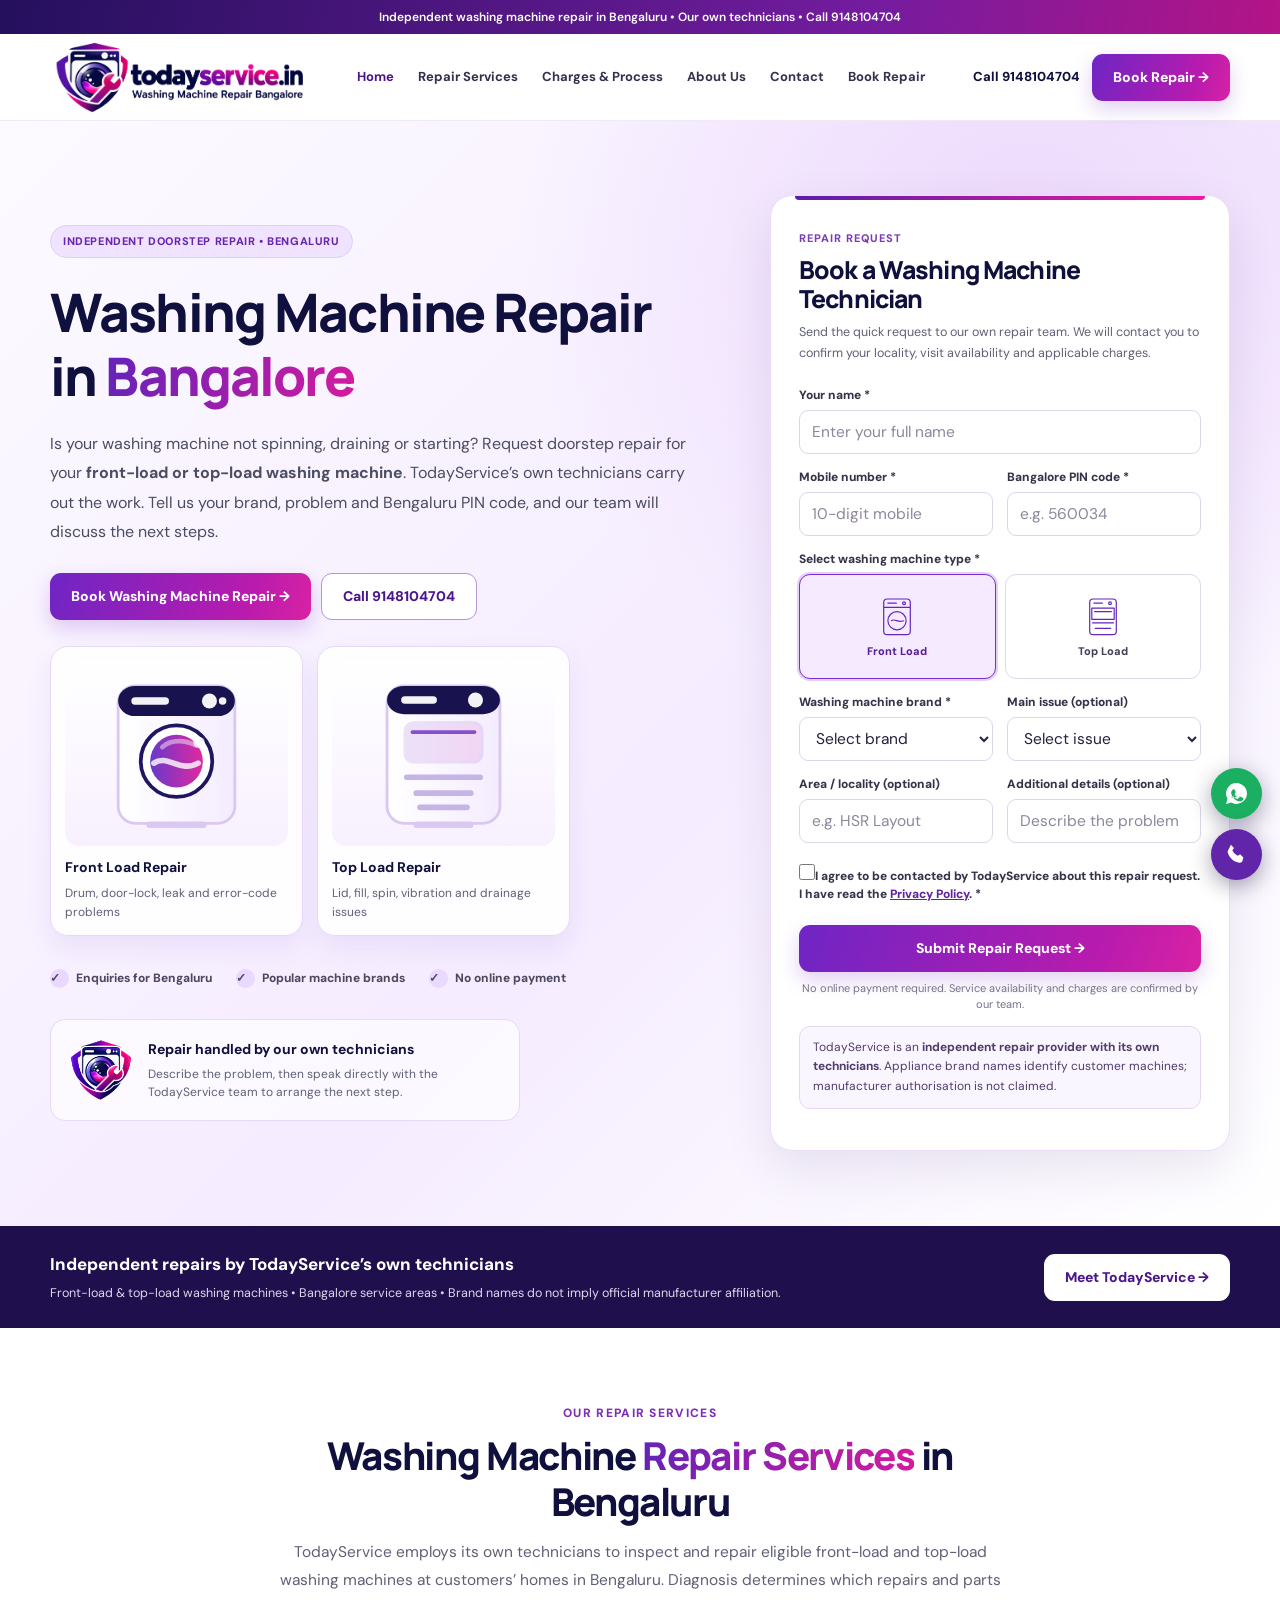
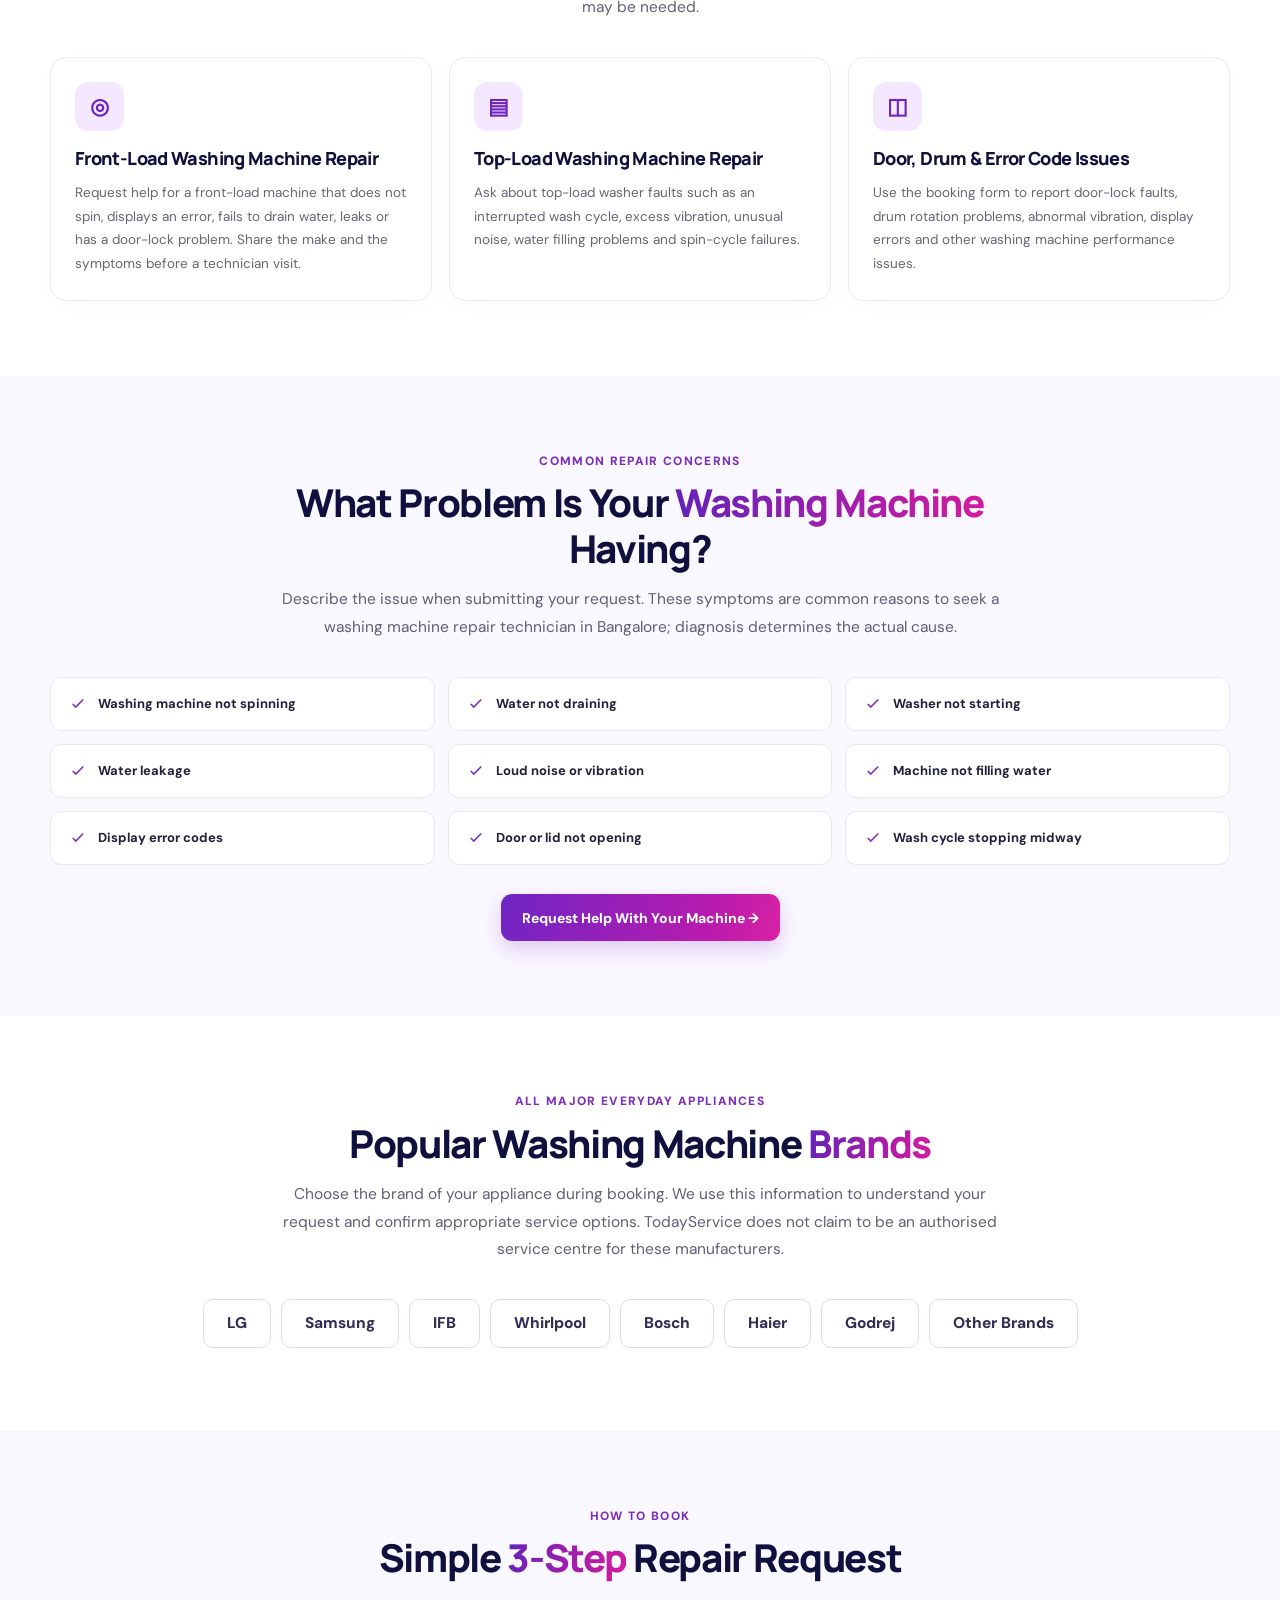
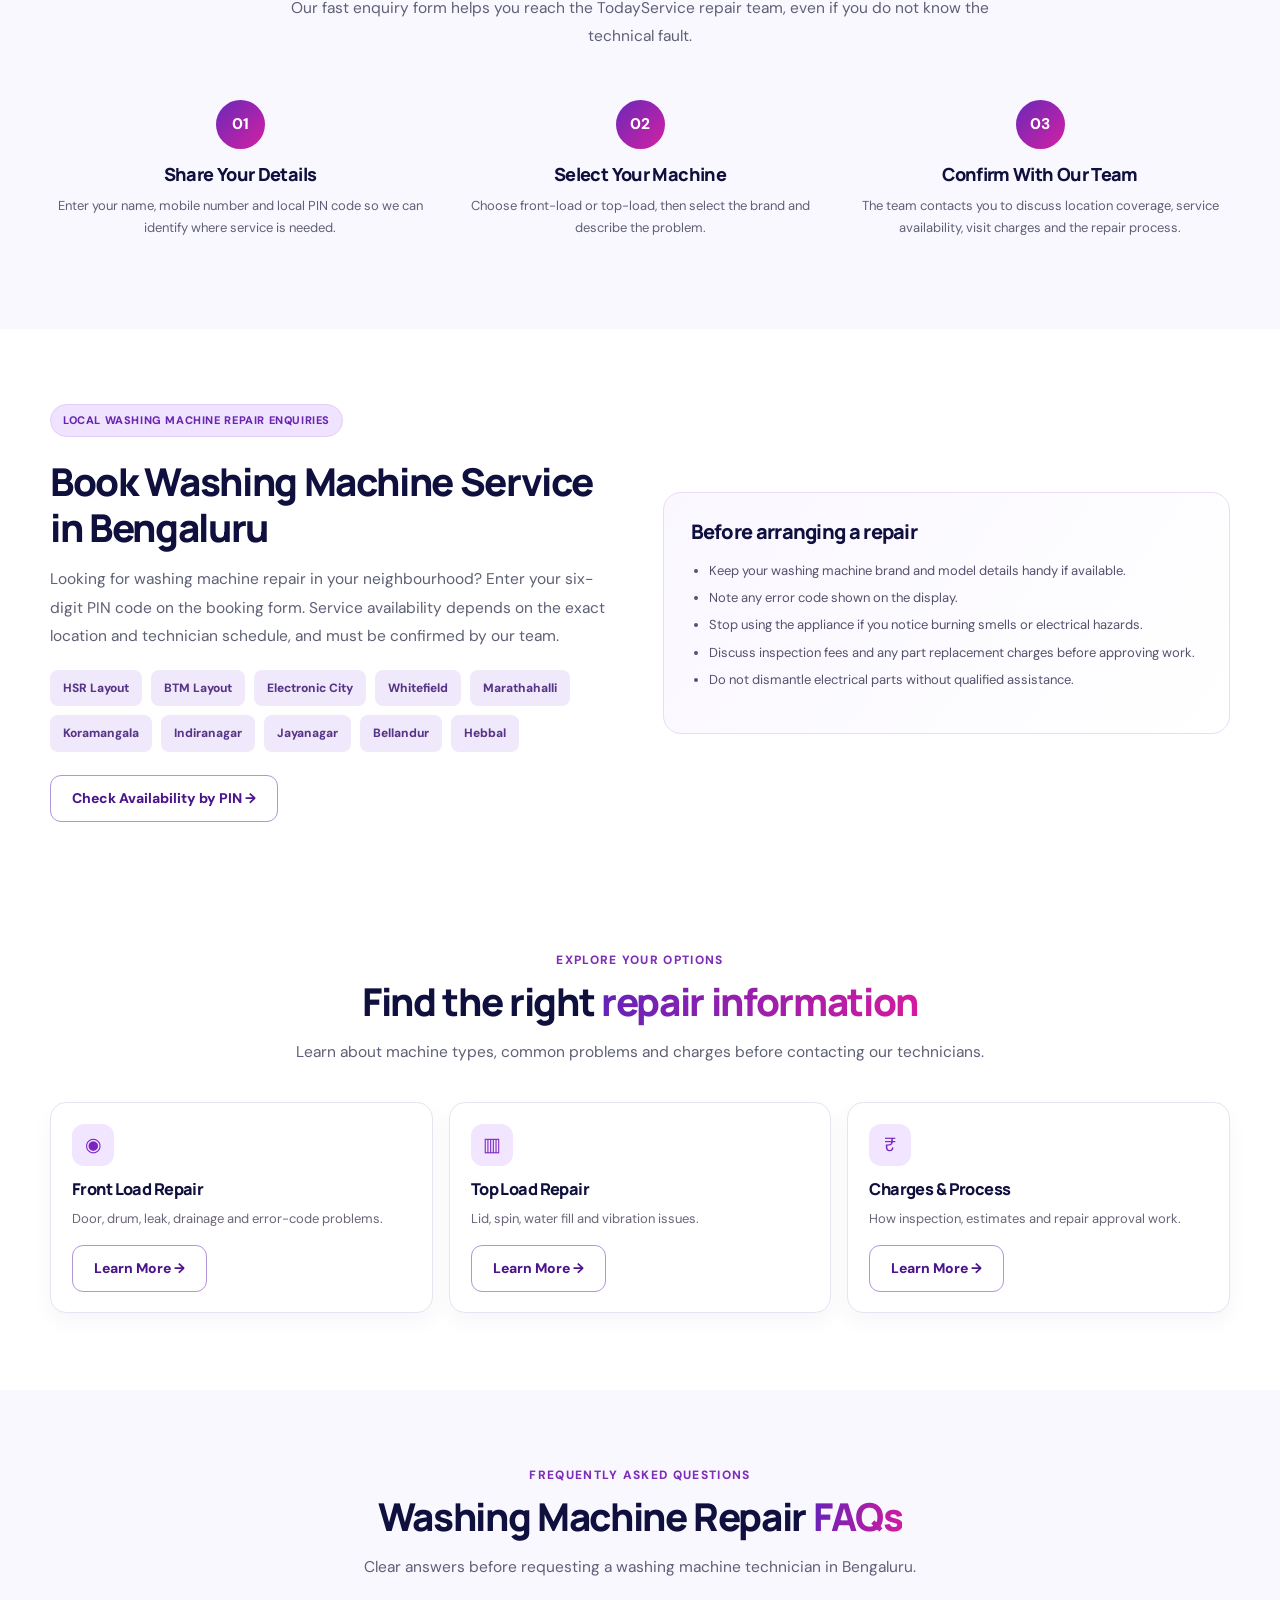
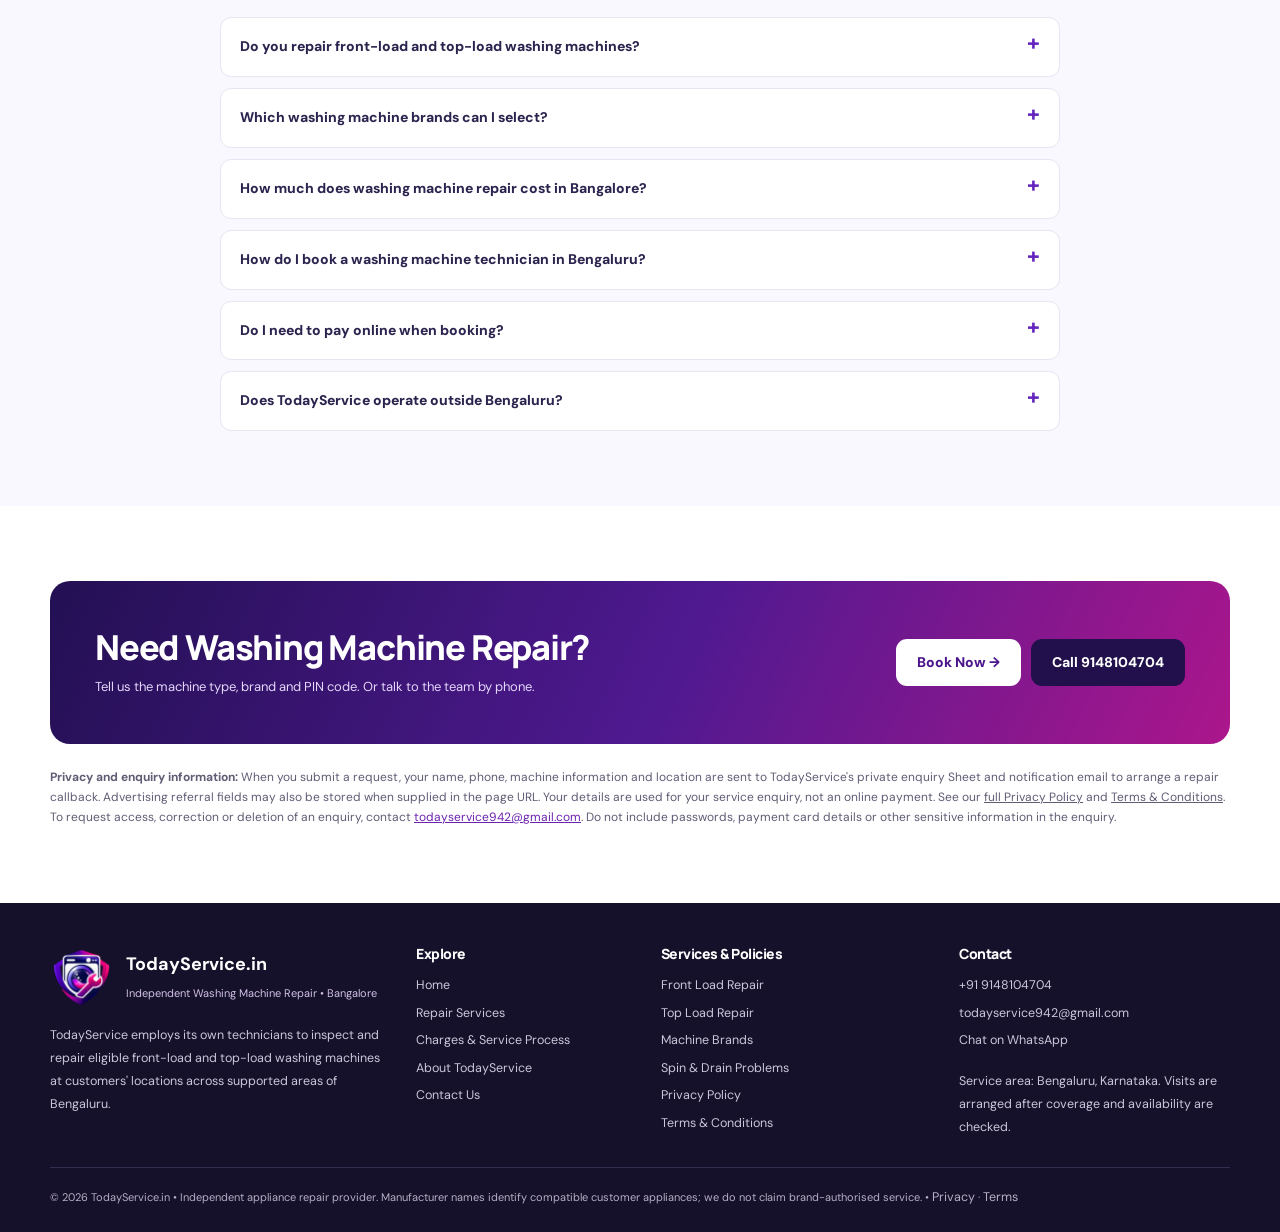
==== commit aae91d9b: "new wab" ====
--- a/index.html
+++ b/index.html
@@ -1,4 +1,12 @@
-<!doctype html><html lang="en-IN"><head><meta charset="UTF-8"><meta name="viewport" content="width=device-width,initial-scale=1"><title>TodayService.in | Washing Machine Repair in Bangalore for Front Load &amp; Top Load Machines</title><meta name="description" content="TodayService.in helps you book washing machine repair in Bangalore for front-load and top-load machines. Call 9148104704 or submit your service request online for a quick callback."><meta name="keywords" content="washing machine repair Bangalore, washing machine service Bangalore, front load washing machine repair, top load washing machine repair, washing machine technician Bangalore, TodayService.in"><meta name="robots" content="index,follow,max-image-preview:large"><link rel="canonical" href="https://todayservice.in/"><meta name="theme-color" content="#5320a1"><meta property="og:type" content="website"><meta property="og:locale" content="en_IN"><meta property="og:site_name" content="todayservice.in"><meta property="og:title" content="TodayService.in | Washing Machine Repair in Bangalore"><meta property="og:description" content="Book front-load and top-load washing machine repair in Bangalore with TodayService.in. Simple booking form, popular brands, quick callback and easy contact by phone or WhatsApp."><meta property="og:url" content="https://todayservice.in/"><meta property="og:image" content="https://todayservice.in/assets/todayservice-logo.webp"><meta name="twitter:card" content="summary_large_image"><link rel="icon" type="image/png" href="assets/favicon.png"><link rel="apple-touch-icon" href="assets/apple-touch-icon.png"><link rel="preconnect" href="https://fonts.googleapis.com"><link rel="preconnect" href="https://fonts.gstatic.com" crossorigin><link rel="preload" as="image" href="assets/todayservice-logo.webp"><script type="application/ld+json">{"@context":"https://schema.org","@graph":[{"@context":"https://schema.org","@type":"HomeAndConstructionBusiness","@id":"https://todayservice.in/#business","name":"TodayService","url":"https://todayservice.in/","image":"https://todayservice.in/assets/todayservice-icon.webp","logo":"https://todayservice.in/assets/todayservice-icon.webp","telephone":"+91 9148104704","email":"todayservice942@gmail.com","areaServed":{"@type":"City","name":"Bengaluru"},"serviceType":"Washing machine repair enquiry and service assistance"},{"@context":"https://schema.org","@type":"FAQPage","mainEntity":[{"@type":"Question","name":"Do you repair front-load and top-load washing machines?","acceptedAnswer":{"@type":"Answer","text":"You can request assistance for front-load and top-load washing machines. The team will confirm whether the specific fault and model can be serviced."}},{"@type":"Question","name":"Which washing machine brands can I select?","acceptedAnswer":{"@type":"Answer","text":"The booking form supports LG, Samsung, IFB, Whirlpool, Bosch, Haier, Godrej and an Other option. These are customer appliance brands, not a claim of manufacturer-authorised service."}},{"@type":"Question","name":"How much does washing machine repair cost in Bangalore?","acceptedAnswer":{"@type":"Answer","text":"The cost depends on the fault, required parts and inspection. Contact our team for applicable visit charges and an estimate before approving repair work."}},{"@type":"Question","name":"How do I book a washing machine technician in Bengaluru?","acceptedAnswer":{"@type":"Answer","text":"Complete the repair request form with your name, mobile number, machine type, brand and PIN code, or call 9148104704. A team member will contact you to discuss availability."}},{"@type":"Question","name":"Do I need to pay online when booking?","acceptedAnswer":{"@type":"Answer","text":"No online payment is requested through this booking form. Any inspection, parts or repair charges should be confirmed directly with the service team."}},{"@type":"Question","name":"Does TodayService operate outside Bengaluru?","acceptedAnswer":{"@type":"Answer","text":"This website accepts repair enquiries for Bengaluru. Please share your PIN code so the team can confirm coverage for your particular locality."}}]}]}</script><style>@import url('https://fonts.googleapis.com/css2?family=DM+Sans:wght@400;500;600;700;800&family=Manrope:wght@400;500;600;700;800&display=swap');
+<!doctype html><html lang="en-IN"><head> <!-- Google tag (gtag.js) -->
+<script async src="https://www.googletagmanager.com/gtag/js?id=AW-18528199586"></script>
+<script>
+  window.dataLayer = window.dataLayer || [];
+  function gtag(){dataLayer.push(arguments);}
+  gtag('js', new Date());
+
+  gtag('config', 'AW-18528199586');
+</script>  <meta charset="UTF-8"><meta name="viewport" content="width=device-width,initial-scale=1"><title>Washing Machine Repair in Bangalore | TodayService.in</title><meta name="description" content="TodayService offers independent front-load and top-load washing machine repair in Bangalore through its own technicians. Book a request online or call 9148104704."><meta name="keywords" content="washing machine repair Bangalore, washing machine service Bangalore, front load washing machine repair, top load washing machine repair, washing machine technician Bangalore, TodayService.in"><meta name="robots" content="index,follow,max-image-preview:large"><link rel="canonical" href="https://todayservice.in/"><meta name="theme-color" content="#5320a1"><meta property="og:type" content="website"><meta property="og:locale" content="en_IN"><meta property="og:site_name" content="todayservice.in"><meta property="og:title" content="TodayService.in | Washing Machine Repair in Bangalore"><meta property="og:description" content="Book front-load and top-load washing machine repair in Bangalore with TodayService.in. Simple booking form, popular brands, quick callback and easy contact by phone or WhatsApp."><meta property="og:url" content="https://todayservice.in/"><meta property="og:image" content="https://todayservice.in/assets/todayservice-logo.webp"><meta name="twitter:card" content="summary_large_image"><link rel="icon" type="image/png" href="assets/favicon.png"><link rel="apple-touch-icon" href="assets/apple-touch-icon.png"><link rel="preconnect" href="https://fonts.googleapis.com"><link rel="preconnect" href="https://fonts.gstatic.com" crossorigin><link rel="preload" as="image" href="assets/todayservice-logo.webp"><script type="application/ld+json">{"@context":"https://schema.org","@graph":[{"@context":"https://schema.org","@type":"HomeAndConstructionBusiness","@id":"https://todayservice.in/#business","name":"TodayService","url":"https://todayservice.in/","image":"https://todayservice.in/assets/todayservice-icon.webp","logo":"https://todayservice.in/assets/todayservice-icon.webp","telephone":"+91 9148104704","email":"todayservice942@gmail.com","areaServed":{"@type":"City","name":"Bengaluru"},"serviceType":"Independent front-load and top-load washing machine repair by TodayService technicians"},{"@context":"https://schema.org","@type":"FAQPage","mainEntity":[{"@type":"Question","name":"Do you repair front-load and top-load washing machines?","acceptedAnswer":{"@type":"Answer","text":"TodayService’s own technicians inspect eligible front-load and top-load washing machines. Our team will confirm whether your specific fault and model can be serviced."}},{"@type":"Question","name":"Which washing machine brands can I select?","acceptedAnswer":{"@type":"Answer","text":"The booking form supports LG, Samsung, IFB, Whirlpool, Bosch, Haier, Godrej and an Other option. These are customer appliance brands, not a claim of manufacturer-authorised service."}},{"@type":"Question","name":"How much does washing machine repair cost in Bangalore?","acceptedAnswer":{"@type":"Answer","text":"The cost depends on the fault, required parts and inspection. Contact our team for applicable visit charges and an estimate before approving repair work."}},{"@type":"Question","name":"How do I book a washing machine technician in Bengaluru?","acceptedAnswer":{"@type":"Answer","text":"Complete the repair request form with your name, mobile number, machine type, brand and PIN code, or call 9148104704. A team member will contact you to discuss availability."}},{"@type":"Question","name":"Do I need to pay online when booking?","acceptedAnswer":{"@type":"Answer","text":"No online payment is requested through this booking form. Any inspection, parts or repair charges should be confirmed directly with the service team."}},{"@type":"Question","name":"Does TodayService operate outside Bengaluru?","acceptedAnswer":{"@type":"Answer","text":"This website accepts repair enquiries for Bengaluru. Please share your PIN code so the team can confirm coverage for your particular locality."}}]}]}</script><style>@import url('https://fonts.googleapis.com/css2?family=DM+Sans:wght@400;500;600;700;800&family=Manrope:wght@400;500;600;700;800&display=swap');
 :root{--navy:#10103e;--ink:#20213a;--purple:#6425bf;--plum:#4b168b;--magenta:#d9139a;--soft:#faf7ff;--soft2:#f3eafe;--line:#e8e2f2;--muted:#5e6076;--shadow:0 18px 50px rgba(33,15,78,.09);--radius:18px;--max:1180px}
 *{box-sizing:border-box}html{scroll-behavior:smooth;scroll-padding-top:90px}body{margin:0;color:var(--ink);background:#fff;font:400 15.5px/1.7 'DM Sans',Arial,sans-serif}h1,h2,h3,h4,p{margin:0}h1,h2,h3,h4{font-family:'Manrope','DM Sans',sans-serif;line-height:1.2;letter-spacing:-.035em;color:var(--navy)}h1{font-size:clamp(2.2rem,4.15vw,3.7rem);font-weight:800}h2{font-size:clamp(1.85rem,3vw,2.55rem);font-weight:800}h3{font-size:1.13rem;font-weight:800}p{max-width:68ch}a{text-decoration:none;color:inherit}button,input,textarea,select{font:inherit}button{cursor:pointer}a:focus-visible,button:focus-visible,input:focus-visible,textarea:focus-visible,select:focus-visible{outline:3px solid #e36bd2;outline-offset:3px}img,svg{max-width:100%}.container{width:min(var(--max),calc(100% - 40px));margin-inline:auto}.skip{position:absolute;top:-100px;left:8px;padding:10px;background:#fff;z-index:999}.skip:focus{top:8px}.topstrip{font-size:12px;text-align:center;padding:7px 14px;background:linear-gradient(100deg,#24105d,#741c9f 68%,#b41487);color:#fff;font-weight:600}.site-header{background:#fff;position:sticky;top:0;z-index:90;border-bottom:1px solid rgba(104,49,165,.1)}.header{display:flex;align-items:center;justify-content:space-between;gap:22px;min-height:81px}.logo{display:flex;align-items:center;flex-shrink:0}.logo img{width:258px;height:auto;display:block}.nav{display:flex;align-items:center;gap:24px}.nav a{font-weight:700;font-size:13px;color:#35304e}.nav a:hover,.nav a[aria-current=page]{color:var(--plum)}.header-right{display:flex;gap:12px;align-items:center}.smallcall{white-space:nowrap;font-size:13px;font-weight:800;color:var(--navy)}.btn{appearance:none;border:0;display:inline-flex;align-items:center;justify-content:center;gap:9px;border-radius:11px;padding:13px 21px;line-height:1.3;font-weight:800;font-size:14px;white-space:normal;transition:transform .2s,box-shadow .2s,background .2s;text-align:center;min-height:47px}.btn:hover{transform:translateY(-1px)}.btn-primary{background:linear-gradient(110deg,#6e25c5,#b91bad 75%,#d922a4);color:#fff;box-shadow:0 8px 20px rgba(119,35,193,.22)}.btn-primary:hover{box-shadow:0 12px 25px rgba(119,35,193,.32)}.btn-outline{color:var(--plum);border:1.5px solid #b395da;background:#fff}.btn-white{color:var(--plum);background:white}.btn-dark{background:#21104b;color:#fff}.mobile-menu-btn{display:none;background:none;border:1px solid var(--line);border-radius:10px;width:44px;height:42px;color:var(--navy)}
 .hero{background:radial-gradient(ellipse at 80% 11%,#edd9fc 0%,transparent 35%),linear-gradient(135deg,#fcfaff 0%,#f5ecff 57%,#fff 100%);padding:74px 0 75px;overflow:hidden}.hero-grid{display:grid;grid-template-columns:minmax(0,1fr) minmax(375px,460px);gap:65px;align-items:center}.eyebrow{display:inline-flex;align-items:center;gap:7px;color:#6925ae;background:#f0e3ff;border:1px solid #e1cdf7;padding:6px 12px;border-radius:99px;font-size:11px;font-weight:800;letter-spacing:.055em;text-transform:uppercase;margin-bottom:22px}.hero h1 span,.section-head h2 span{background:linear-gradient(100deg,#6323b8,#d41b9f);-webkit-background-clip:text;background-clip:text;color:transparent}.hero-desc{font-size:16px;color:#4b4d61;margin-top:21px;line-height:1.85}.hero-actions{display:flex;flex-wrap:wrap;gap:10px;margin-top:26px}.hero-features{margin-top:32px;display:flex;gap:17px 24px;flex-wrap:wrap}.hero-features span{display:flex;gap:7px;align-items:center;font-size:12px;font-weight:800;color:#4f4960}.mini-check{background:#e9d8ff;color:#6124ad;display:grid;place-items:center;width:19px;height:19px;border-radius:50%;font-size:12px}.hero-intro-pic{margin-top:30px;display:flex;align-items:center;gap:13px;padding:16px;border-radius:15px;border:1px solid #e7daf6;background:#ffffffac;max-width:470px}.hero-intro-pic img{width:68px;height:68px;object-fit:contain}.hero-intro-pic strong{display:block;font-size:14px;color:var(--navy)}.hero-intro-pic small{font-size:12px;color:var(--muted);display:block;line-height:1.5;margin-top:3px}
@@ -10,8 +18,8 @@
 @media(max-width:600px){body{font-size:14.5px;padding-bottom:58px}.container{width:calc(100% - 32px)}.topstrip{font-size:10px;line-height:1.4}.header{min-height:65px}.logo img{width:168px}.hero{padding:37px 0 49px}.hero h1{font-size:2.25rem}.hero-desc{font-size:14px;margin-top:15px}.hero-actions .btn{flex:1}.eyebrow{font-size:10px;margin-bottom:16px}.hero-features{margin-top:21px;gap:10px}.hero-features span{font-size:11px}.form-card{border-radius:16px;padding:21px 16px}.form-card h2{font-size:1.43rem}.form-grid{gap:11px}.form-card .form-subtitle{margin-bottom:16px}.field input,.field select{font-size:14px}.machine-option label{min-height:92px;font-size:10px;padding:7px 2px}.machine-option label svg{width:34px;height:39px}.section{padding:55px 0}.section-head{margin-bottom:23px}.grid3,.issue-list,.steps{grid-template-columns:1fr}.grid3{gap:11px}.card{padding:20px}.issue-list{gap:8px}.steps{gap:14px}.step{padding:9px}.locations span{font-size:11px}.cta-band{padding:27px 21px;display:block}.cta-buttons{margin-top:18px}.footer-grid{grid-template-columns:1fr;gap:22px}.footer-grid p{margin-top:7px}.float-links{bottom:73px;right:12px}.float-links a{width:43px;height:43px}.float-links svg{width:21px;height:21px}.mobile-cta{position:fixed;bottom:0;left:0;right:0;z-index:75;display:grid;grid-template-columns:1fr 1.2fr;gap:7px;padding:8px 12px calc(8px + env(safe-area-inset-bottom));background:white;border-top:1px solid #e6daef}.mobile-cta .btn{min-height:43px;padding:8px 11px;font-size:12px}.booking-hero{padding:26px 0 52px}.booking-heading{text-align:left;margin-bottom:22px}.booking-heading h1{font-size:2rem}.booking-heading p{font-size:13px}.booking-layout .form-card{padding:21px 15px}}
 @media(max-width:355px){.logo img{width:145px}.hero h1{font-size:1.95rem}.machine-option label{font-size:9px}}
 @media(prefers-reduced-motion:reduce){html{scroll-behavior:auto}*,*::before,*::after{animation-duration:.01ms!important;transition-duration:.01ms!important}}
-.hero-machine-showcase{display:grid;grid-template-columns:repeat(2,minmax(0,1fr));gap:14px;margin-top:26px;max-width:520px}.hero-machine-card{background:rgba(255,255,255,.9);border:1px solid #e6d9f6;border-radius:18px;padding:14px;box-shadow:0 12px 26px rgba(91,32,173,.08)}.hero-machine-visual{display:grid;place-items:center;background:linear-gradient(180deg,#fff,#f8f0ff);border-radius:14px;padding:8px;min-height:165px}.hero-machine-copy{margin-top:10px}.hero-machine-copy strong{display:block;color:var(--navy);font-size:14px}.hero-machine-copy span{display:block;font-size:12px;line-height:1.55;color:var(--muted);margin-top:4px}.thankyou-modal{position:fixed;inset:0;background:rgba(15,12,39,.58);display:grid;place-items:center;padding:18px;z-index:500;opacity:0;pointer-events:none;transition:opacity .2s ease}.thankyou-modal.show{opacity:1;pointer-events:auto}.thankyou-modal__box{position:relative;width:min(100%,560px);background:#fff;border:1px solid #eadcf8;border-radius:24px;padding:32px 24px 26px;box-shadow:0 28px 60px rgba(23,12,58,.24);text-align:center}.thankyou-badge{display:inline-flex;align-items:center;justify-content:center;padding:7px 13px;border-radius:999px;background:#f3e8ff;color:#7622c2;font-size:12px;font-weight:800;letter-spacing:.05em;text-transform:uppercase;margin-bottom:14px}.thankyou-modal__box h2{font-size:clamp(1.7rem,3.2vw,2.35rem);margin-bottom:11px}.thankyou-modal__box p{margin:0 auto 15px;color:#4b4d61;line-height:1.75;max-width:35ch}.thankyou-ref{display:inline-block;background:#fff6fe;border:1px solid #f0d4ea;color:#6d208e;border-radius:12px;padding:10px 14px;font-size:13px;font-weight:700;margin-bottom:16px}.thankyou-actions{display:flex;flex-wrap:wrap;justify-content:center;gap:10px;margin-bottom:12px}.thankyou-close{position:absolute;top:10px;right:10px;width:38px;height:38px;border:0;border-radius:50%;background:#f4ecff;color:#5a189b;font-size:22px;line-height:1;font-weight:700}.modal-open{overflow:hidden}@media (max-width:900px){.hero-machine-showcase{max-width:none}.hero-machine-visual{min-height:145px}}@media (max-width:640px){.hero-machine-showcase,.machine-options{grid-template-columns:1fr}.thankyou-modal__box{padding:30px 18px 22px}.thankyou-actions .btn,.thankyou-ok{width:100%}}</style></head><body><a class="skip" href="#main">Skip to content</a><div class="topstrip">Washing machine repair enquiries across Bengaluru • Call: 9148104704</div>
-<header class="site-header"><div class="container header"><a href="index.html" class="logo" aria-label="TodayService homepage"><img src="assets/todayservice-logo.webp" alt="todayservice.in – Washing Machine Repair Bangalore" width="1250" height="417"></a><nav class="nav" id="site-nav" aria-label="Main navigation"><a href="index.html" aria-current="page">Home</a><a href="index.html#services">Services</a><a href="index.html#problems">Common Issues</a><a href="index.html#faq">FAQs</a><a href="booking.html" >Booking</a></nav><div class="header-right"><a class="smallcall" href="tel:+919148104704">Call 9148104704</a><a class="btn btn-primary" href="booking.html">Book Now →</a><button class="mobile-menu-btn" aria-label="Open navigation" aria-controls="site-nav" aria-expanded="false" type="button"><svg viewBox="0 0 24 24" width="25" height="25" fill="none" stroke="currentColor" stroke-width="2"><path d="M3 6h18M3 12h18M3 18h18"/></svg></button></div></div></header><main id="main"><section class="hero" aria-labelledby="hero-title"><div class="container hero-grid"><div><span class="eyebrow">Bengaluru washing machine service enquiries</span><h1 id="hero-title">Washing Machine Repair in <span>Bangalore</span></h1><p class="hero-desc">Is your washing machine not spinning, draining or starting? Send a repair request for your <strong>front-load or top-load washing machine</strong>. Share the brand and your Bengaluru PIN code, and our team will contact you about the next steps.</p><div class="hero-actions"><a href="booking.html" class="btn btn-primary">Book Washing Machine Repair →</a><a href="tel:+919148104704" class="btn btn-outline">Call 9148104704</a></div><div class="hero-machine-showcase" aria-label="Machine types we repair"><div class="hero-machine-card"><div class="hero-machine-visual"><svg viewBox="0 0 220 180" role="img" aria-label="Front load washing machine illustration"><defs><linearGradient id="gradFrontBody" x1="0" x2="1"><stop offset="0" stop-color="#ffffff"/><stop offset="1" stop-color="#f4ecff"/></linearGradient><linearGradient id="gradFrontDoor" x1="0" x2="1"><stop offset="0" stop-color="#6231c6"/><stop offset="1" stop-color="#df1f9d"/></linearGradient></defs><rect x="48" y="18" width="124" height="146" rx="18" fill="url(#gradFrontBody)" stroke="#d9c8f2" stroke-width="3"/><rect x="48" y="18" width="124" height="32" rx="18" fill="#18134f"/><circle cx="145" cy="34" r="8" fill="#fff" opacity="0.95"/><circle cx="159" cy="34" r="4" fill="#fff" opacity="0.95"/><rect x="62" y="30" width="40" height="8" rx="4" fill="#fff" opacity="0.95"/><circle cx="110" cy="98" r="38" fill="#fff" stroke="#1e1660" stroke-width="4"/><circle cx="110" cy="98" r="28" fill="url(#gradFrontDoor)" opacity="0.96"/><path d="M86 100c14-10 28 11 47 0" fill="none" stroke="#ffffff" stroke-width="6" stroke-linecap="round" opacity="0.8"/><path d="M95 83c10-9 25-7 35-2" fill="none" stroke="#ffffff" stroke-width="5" stroke-linecap="round" opacity="0.45"/><circle cx="134" cy="78" r="6" fill="#fff" opacity="0.8"/><rect x="78" y="162" width="64" height="7" rx="3.5" fill="#d9c8f2"/></svg></div><div class="hero-machine-copy"><strong>Front Load Repair</strong><span>Drum, door-lock, leak and error-code problems</span></div></div><div class="hero-machine-card"><div class="hero-machine-visual"><svg viewBox="0 0 220 180" role="img" aria-label="Top load washing machine illustration"><defs><linearGradient id="gradTopBody" x1="0" x2="1"><stop offset="0" stop-color="#ffffff"/><stop offset="1" stop-color="#f4ecff"/></linearGradient><linearGradient id="gradTopLid" x1="0" x2="1"><stop offset="0" stop-color="#6830c7"/><stop offset="1" stop-color="#e11f9d"/></linearGradient></defs><rect x="50" y="18" width="120" height="146" rx="18" fill="url(#gradTopBody)" stroke="#d9c8f2" stroke-width="3"/><rect x="50" y="18" width="120" height="30" rx="18" fill="#18134f"/><circle cx="144" cy="33" r="8" fill="#fff" opacity="0.95"/><rect x="65" y="29" width="38" height="8" rx="4" fill="#fff" opacity="0.95"/><rect x="69" y="57" width="82" height="42" rx="9" fill="url(#gradTopLid)" opacity="0.12" stroke="#6f2cc6" stroke-width="3"/><path d="M77 67h66" stroke="#6d2cc4" stroke-width="4" stroke-linecap="round" opacity="0.8"/><path d="M71 115h78" stroke="#c5b5e7" stroke-width="6" stroke-linecap="round"/><path d="M81 132h58" stroke="#c5b5e7" stroke-width="6" stroke-linecap="round"/><path d="M85 147h50" stroke="#c5b5e7" stroke-width="6" stroke-linecap="round"/><rect x="78" y="162" width="64" height="7" rx="3.5" fill="#d9c8f2"/></svg></div><div class="hero-machine-copy"><strong>Top Load Repair</strong><span>Lid, fill, spin, vibration and drainage issues</span></div></div></div><div class="hero-features"><span><span class="mini-check">✓</span> Enquiries for Bengaluru</span><span><span class="mini-check">✓</span> Popular machine brands</span><span><span class="mini-check">✓</span> No online payment</span></div><div class="hero-intro-pic"><img src="assets/todayservice-icon.webp" width="68" height="68" alt="Washing machine repair emblem"><div><strong>A simple way to request washing machine repair</strong><small>Submit your contact and appliance details, then speak with our service team about availability and charges.</small></div></div></div><div class="form-card"><span class="label-top">Repair request</span><h2>Book a Washing Machine Technician</h2><p class="form-subtitle">Complete the quick form. We will receive your request and contact you to discuss the repair.</p><form class="booking-form" data-source="Homepage" autocomplete="on">
+.hero-machine-showcase{display:grid;grid-template-columns:repeat(2,minmax(0,1fr));gap:14px;margin-top:26px;max-width:520px}.hero-machine-card{background:rgba(255,255,255,.9);border:1px solid #e6d9f6;border-radius:18px;padding:14px;box-shadow:0 12px 26px rgba(91,32,173,.08)}.hero-machine-visual{display:grid;place-items:center;background:linear-gradient(180deg,#fff,#f8f0ff);border-radius:14px;padding:8px;min-height:165px}.hero-machine-copy{margin-top:10px}.hero-machine-copy strong{display:block;color:var(--navy);font-size:14px}.hero-machine-copy span{display:block;font-size:12px;line-height:1.55;color:var(--muted);margin-top:4px}.thankyou-modal{position:fixed;inset:0;background:rgba(15,12,39,.58);display:grid;place-items:center;padding:18px;z-index:500;opacity:0;pointer-events:none;transition:opacity .2s ease}.thankyou-modal.show{opacity:1;pointer-events:auto}.thankyou-modal__box{position:relative;width:min(100%,560px);background:#fff;border:1px solid #eadcf8;border-radius:24px;padding:32px 24px 26px;box-shadow:0 28px 60px rgba(23,12,58,.24);text-align:center}.thankyou-badge{display:inline-flex;align-items:center;justify-content:center;padding:7px 13px;border-radius:999px;background:#f3e8ff;color:#7622c2;font-size:12px;font-weight:800;letter-spacing:.05em;text-transform:uppercase;margin-bottom:14px}.thankyou-modal__box h2{font-size:clamp(1.7rem,3.2vw,2.35rem);margin-bottom:11px}.thankyou-modal__box p{margin:0 auto 15px;color:#4b4d61;line-height:1.75;max-width:35ch}.thankyou-ref{display:inline-block;background:#fff6fe;border:1px solid #f0d4ea;color:#6d208e;border-radius:12px;padding:10px 14px;font-size:13px;font-weight:700;margin-bottom:16px}.thankyou-actions{display:flex;flex-wrap:wrap;justify-content:center;gap:10px;margin-bottom:12px}.thankyou-close{position:absolute;top:10px;right:10px;width:38px;height:38px;border:0;border-radius:50%;background:#f4ecff;color:#5a189b;font-size:22px;line-height:1;font-weight:700}.modal-open{overflow:hidden}@media (max-width:900px){.hero-machine-showcase{max-width:none}.hero-machine-visual{min-height:145px}}@media (max-width:640px){.hero-machine-showcase,.machine-options{grid-template-columns:1fr}.thankyou-modal__box{padding:30px 18px 22px}.thankyou-actions .btn,.thankyou-ok{width:100%}}</style><link rel="stylesheet" href="assets/site-extra.css"></head><body><a class="skip" href="#main">Skip to content</a><div class="topstrip">Independent washing machine repair in Bengaluru • Our own technicians • Call 9148104704</div>
+<header class="site-header"><div class="container header"><a href="index.html" class="logo" aria-label="TodayService homepage"><img src="assets/todayservice-logo.webp" alt="TodayService.in — Washing Machine Repair in Bangalore" width="1250" height="417"></a><nav class="nav" id="site-nav" aria-label="Main navigation"><a href="index.html" aria-current="page">Home</a><a href="services.html">Repair Services</a><a href="pricing.html">Charges & Process</a><a href="about.html">About Us</a><a href="contact.html">Contact</a><a href="booking.html">Book Repair</a></nav><div class="header-right"><a class="smallcall" href="tel:+919148104704">Call 9148104704</a><a class="btn btn-primary" href="booking.html">Book Repair →</a><button class="mobile-menu-btn" aria-label="Open navigation" aria-controls="site-nav" aria-expanded="false" type="button"><svg viewBox="0 0 24 24" width="25" height="25" fill="none" stroke="currentColor" stroke-width="2"><path d="M3 6h18M3 12h18M3 18h18"/></svg></button></div></div></header><main id="main"><section class="hero" aria-labelledby="hero-title"><div class="container hero-grid"><div><span class="eyebrow">Independent doorstep repair • Bengaluru</span><h1 id="hero-title">Washing Machine Repair in <span>Bangalore</span></h1><p class="hero-desc">Is your washing machine not spinning, draining or starting? Request doorstep repair for your <strong>front-load or top-load washing machine</strong>. TodayService’s own technicians carry out the work. Tell us your brand, problem and Bengaluru PIN code, and our team will discuss the next steps.</p><div class="hero-actions"><a href="booking.html" class="btn btn-primary">Book Washing Machine Repair →</a><a href="tel:+919148104704" class="btn btn-outline">Call 9148104704</a></div><div class="hero-machine-showcase" aria-label="Machine types we repair"><div class="hero-machine-card"><div class="hero-machine-visual"><svg viewBox="0 0 220 180" role="img" aria-label="Front load washing machine illustration"><defs><linearGradient id="gradFrontBody" x1="0" x2="1"><stop offset="0" stop-color="#ffffff"/><stop offset="1" stop-color="#f4ecff"/></linearGradient><linearGradient id="gradFrontDoor" x1="0" x2="1"><stop offset="0" stop-color="#6231c6"/><stop offset="1" stop-color="#df1f9d"/></linearGradient></defs><rect x="48" y="18" width="124" height="146" rx="18" fill="url(#gradFrontBody)" stroke="#d9c8f2" stroke-width="3"/><rect x="48" y="18" width="124" height="32" rx="18" fill="#18134f"/><circle cx="145" cy="34" r="8" fill="#fff" opacity="0.95"/><circle cx="159" cy="34" r="4" fill="#fff" opacity="0.95"/><rect x="62" y="30" width="40" height="8" rx="4" fill="#fff" opacity="0.95"/><circle cx="110" cy="98" r="38" fill="#fff" stroke="#1e1660" stroke-width="4"/><circle cx="110" cy="98" r="28" fill="url(#gradFrontDoor)" opacity="0.96"/><path d="M86 100c14-10 28 11 47 0" fill="none" stroke="#ffffff" stroke-width="6" stroke-linecap="round" opacity="0.8"/><path d="M95 83c10-9 25-7 35-2" fill="none" stroke="#ffffff" stroke-width="5" stroke-linecap="round" opacity="0.45"/><circle cx="134" cy="78" r="6" fill="#fff" opacity="0.8"/><rect x="78" y="162" width="64" height="7" rx="3.5" fill="#d9c8f2"/></svg></div><div class="hero-machine-copy"><strong>Front Load Repair</strong><span>Drum, door-lock, leak and error-code problems</span></div></div><div class="hero-machine-card"><div class="hero-machine-visual"><svg viewBox="0 0 220 180" role="img" aria-label="Top load washing machine illustration"><defs><linearGradient id="gradTopBody" x1="0" x2="1"><stop offset="0" stop-color="#ffffff"/><stop offset="1" stop-color="#f4ecff"/></linearGradient><linearGradient id="gradTopLid" x1="0" x2="1"><stop offset="0" stop-color="#6830c7"/><stop offset="1" stop-color="#e11f9d"/></linearGradient></defs><rect x="50" y="18" width="120" height="146" rx="18" fill="url(#gradTopBody)" stroke="#d9c8f2" stroke-width="3"/><rect x="50" y="18" width="120" height="30" rx="18" fill="#18134f"/><circle cx="144" cy="33" r="8" fill="#fff" opacity="0.95"/><rect x="65" y="29" width="38" height="8" rx="4" fill="#fff" opacity="0.95"/><rect x="69" y="57" width="82" height="42" rx="9" fill="url(#gradTopLid)" opacity="0.12" stroke="#6f2cc6" stroke-width="3"/><path d="M77 67h66" stroke="#6d2cc4" stroke-width="4" stroke-linecap="round" opacity="0.8"/><path d="M71 115h78" stroke="#c5b5e7" stroke-width="6" stroke-linecap="round"/><path d="M81 132h58" stroke="#c5b5e7" stroke-width="6" stroke-linecap="round"/><path d="M85 147h50" stroke="#c5b5e7" stroke-width="6" stroke-linecap="round"/><rect x="78" y="162" width="64" height="7" rx="3.5" fill="#d9c8f2"/></svg></div><div class="hero-machine-copy"><strong>Top Load Repair</strong><span>Lid, fill, spin, vibration and drainage issues</span></div></div></div><div class="hero-features"><span><span class="mini-check">✓</span> Enquiries for Bengaluru</span><span><span class="mini-check">✓</span> Popular machine brands</span><span><span class="mini-check">✓</span> No online payment</span></div><div class="hero-intro-pic"><img src="assets/todayservice-icon.webp" width="68" height="68" alt="Washing machine repair emblem"><div><strong>Repair handled by our own technicians</strong><small>Describe the problem, then speak directly with the TodayService team to arrange the next step.</small></div></div></div><div class="form-card"><span class="label-top">Repair request</span><h2>Book a Washing Machine Technician</h2><p class="form-subtitle">Send the quick request to our own repair team. We will contact you to confirm your locality, visit availability and applicable charges.</p><form class="booking-form" data-source="Homepage" autocomplete="on">
 <div class="form-grid">
 <div class="field span2"><label for="name-home">Your name <span aria-hidden="true">*</span></label><input id="name-home" name="name" type="text" autocomplete="name" placeholder="Enter your full name" minlength="2" maxlength="85" required></div>
 <div class="field"><label for="phone-home">Mobile number *</label><input id="phone-home" name="phone" inputmode="numeric" autocomplete="tel-national" type="tel" maxlength="14" placeholder="10-digit mobile" required></div>
@@ -27,189 +35,182 @@
 <div class="field span2" data-other-brand hidden><label for="otherbrand-home">Enter your washing machine brand *</label><input id="otherbrand-home" name="otherBrand" type="text" maxlength="70" placeholder="Your machine's brand"></div>
 <div class="field"><label for="area-home">Area / locality (optional)</label><input id="area-home" name="area" type="text" maxlength="100" placeholder="e.g. HSR Layout"></div>
 <div class="field"><label for="notes-home">Additional details (optional)</label><input id="notes-home" name="notes" type="text" maxlength="800" placeholder="Describe the problem"></div>
-<div class="field span2"><label class="checkbox-line"><input name="consent" type="checkbox" required><span>I agree to be contacted by TodayService regarding my repair request. My details will be used to process this enquiry. *</span></label></div>
+<div class="field span2"><label class="checkbox-line"><input name="consent" type="checkbox" required><span>I agree to be contacted by TodayService about this repair request. I have read the <a href="privacy-policy.html" target="_blank" rel="noopener noreferrer" style="color:#60249d;text-decoration:underline">Privacy Policy</a>. *</span></label></div>
 <div class="honeypot" aria-hidden="true"><label>Website <input type="text" name="website" tabindex="-1" autocomplete="off"></label></div>
-<div class="field span2"><button class="btn btn-primary submit-btn" type="submit">Submit Repair Request →</button><p class="form-disclaimer">No online payment required. Service availability and charges are confirmed by our team.</p><div class="form-message" aria-live="polite"></div></div>
+<div class="field span2"><button class="btn btn-primary submit-btn" type="submit">Submit Repair Request →</button><p class="form-disclaimer">No online payment required. Service availability and charges are confirmed by our team.</p><div class="inline-disclosure">TodayService is an <strong>independent repair provider with its own technicians</strong>. Appliance brand names identify customer machines; manufacturer authorisation is not claimed.</div><div class="form-message" aria-live="polite"></div></div>
 </div></form></div></div></section>
-<section class="section" id="services"><div class="container"><div class="section-head"><span class="kicker">Our repair enquiries</span><h2>Washing Machine <span>Repair Services</span> in Bengaluru</h2><p>TodayService helps you request inspection and repair assistance for common washing machine problems at home. The actual repair and any parts requirement are assessed by the service team.</p></div><div class="grid3">
+<section class="about-strip" aria-label="About our repair service"><div class="container"><div><strong>Independent repairs by TodayService’s own technicians</strong><span>Front-load &amp; top-load washing machines • Bangalore service areas • Brand names do not imply official manufacturer affiliation.</span></div><a href="about.html" class="btn btn-white">Meet TodayService →</a></div></section><section class="section" id="services"><div class="container"><div class="section-head"><span class="kicker">Our repair services</span><h2>Washing Machine <span>Repair Services</span> in Bengaluru</h2><p>TodayService employs its own technicians to inspect and repair eligible front-load and top-load washing machines at customers’ homes in Bengaluru. Diagnosis determines which repairs and parts may be needed.</p></div><div class="grid3">
 <article class="card"><div class="symbol">◎</div><h3>Front-Load Washing Machine Repair</h3><p>Request help for a front-load machine that does not spin, displays an error, fails to drain water, leaks or has a door-lock problem. Share the make and the symptoms before a technician visit.</p></article>
 <article class="card"><div class="symbol">▤</div><h3>Top-Load Washing Machine Repair</h3><p>Ask about top-load washer faults such as an interrupted wash cycle, excess vibration, unusual noise, water filling problems and spin-cycle failures.</p></article>
 <article class="card"><div class="symbol">◫</div><h3>Door, Drum &amp; Error Code Issues</h3><p>Use the booking form to report door-lock faults, drum rotation problems, abnormal vibration, display errors and other washing machine performance issues.</p></article>
 </div></div></section>
 <section class="section soft" id="problems"><div class="container"><div class="section-head"><span class="kicker">Common repair concerns</span><h2>What Problem Is Your <span>Washing Machine</span> Having?</h2><p>Describe the issue when submitting your request. These symptoms are common reasons to seek a washing machine repair technician in Bangalore; diagnosis determines the actual cause.</p></div><div class="issue-list"><div class="issue"><svg width="18" height="18" viewBox="0 0 24 24" fill="none" stroke="currentColor" stroke-width="2.2" aria-hidden="true"><path d="m5 12 4 4L19 6"/></svg><span>Washing machine not spinning</span></div><div class="issue"><svg width="18" height="18" viewBox="0 0 24 24" fill="none" stroke="currentColor" stroke-width="2.2" aria-hidden="true"><path d="m5 12 4 4L19 6"/></svg><span>Water not draining</span></div><div class="issue"><svg width="18" height="18" viewBox="0 0 24 24" fill="none" stroke="currentColor" stroke-width="2.2" aria-hidden="true"><path d="m5 12 4 4L19 6"/></svg><span>Washer not starting</span></div><div class="issue"><svg width="18" height="18" viewBox="0 0 24 24" fill="none" stroke="currentColor" stroke-width="2.2" aria-hidden="true"><path d="m5 12 4 4L19 6"/></svg><span>Water leakage</span></div><div class="issue"><svg width="18" height="18" viewBox="0 0 24 24" fill="none" stroke="currentColor" stroke-width="2.2" aria-hidden="true"><path d="m5 12 4 4L19 6"/></svg><span>Loud noise or vibration</span></div><div class="issue"><svg width="18" height="18" viewBox="0 0 24 24" fill="none" stroke="currentColor" stroke-width="2.2" aria-hidden="true"><path d="m5 12 4 4L19 6"/></svg><span>Machine not filling water</span></div><div class="issue"><svg width="18" height="18" viewBox="0 0 24 24" fill="none" stroke="currentColor" stroke-width="2.2" aria-hidden="true"><path d="m5 12 4 4L19 6"/></svg><span>Display error codes</span></div><div class="issue"><svg width="18" height="18" viewBox="0 0 24 24" fill="none" stroke="currentColor" stroke-width="2.2" aria-hidden="true"><path d="m5 12 4 4L19 6"/></svg><span>Door or lid not opening</span></div><div class="issue"><svg width="18" height="18" viewBox="0 0 24 24" fill="none" stroke="currentColor" stroke-width="2.2" aria-hidden="true"><path d="m5 12 4 4L19 6"/></svg><span>Wash cycle stopping midway</span></div></div><div style="text-align:center;margin-top:29px"><a class="btn btn-primary" href="booking.html">Request Help With Your Machine →</a></div></div></section>
 <section class="section" id="brands"><div class="container"><div class="section-head"><span class="kicker">All major everyday appliances</span><h2>Popular Washing Machine <span>Brands</span></h2><p>Choose the brand of your appliance during booking. We use this information to understand your request and confirm appropriate service options. TodayService does not claim to be an authorised service centre for these manufacturers.</p></div><div class="brands"><span class="brand-pill">LG</span><span class="brand-pill">Samsung</span><span class="brand-pill">IFB</span><span class="brand-pill">Whirlpool</span><span class="brand-pill">Bosch</span><span class="brand-pill">Haier</span><span class="brand-pill">Godrej</span><span class="brand-pill">Other Brands</span></div></div></section>
-<section class="section soft" id="process"><div class="container"><div class="section-head"><span class="kicker">How to book</span><h2>Simple <span>3-Step</span> Repair Request</h2><p>The enquiry form is designed to be fast on a phone, even when you do not know the technical fault.</p></div><div class="steps"><div class="step"><span class="step-number">01</span><h3>Share Your Details</h3><p>Enter your name, mobile number and local PIN code so we can identify where service is needed.</p></div><div class="step"><span class="step-number">02</span><h3>Select Your Machine</h3><p>Choose front-load or top-load, then select the brand and describe the problem.</p></div><div class="step"><span class="step-number">03</span><h3>Confirm With Our Team</h3><p>The team contacts you to discuss location coverage, service availability, visit charges and the repair process.</p></div></div></div></section>
+<section class="section soft" id="process"><div class="container"><div class="section-head"><span class="kicker">How to book</span><h2>Simple <span>3-Step</span> Repair Request</h2><p>Our fast enquiry form helps you reach the TodayService repair team, even if you do not know the technical fault.</p></div><div class="steps"><div class="step"><span class="step-number">01</span><h3>Share Your Details</h3><p>Enter your name, mobile number and local PIN code so we can identify where service is needed.</p></div><div class="step"><span class="step-number">02</span><h3>Select Your Machine</h3><p>Choose front-load or top-load, then select the brand and describe the problem.</p></div><div class="step"><span class="step-number">03</span><h3>Confirm With Our Team</h3><p>The team contacts you to discuss location coverage, service availability, visit charges and the repair process.</p></div></div></div></section>
 <section class="section" id="areas"><div class="container area-columns"><div><span class="eyebrow">Local washing machine repair enquiries</span><h2>Book Washing Machine Service in <span>Bengaluru</span></h2><p>Looking for washing machine repair in your neighbourhood? Enter your six-digit PIN code on the booking form. Service availability depends on the exact location and technician schedule, and must be confirmed by our team.</p><div class="locations"><span>HSR Layout</span><span>BTM Layout</span><span>Electronic City</span><span>Whitefield</span><span>Marathahalli</span><span>Koramangala</span><span>Indiranagar</span><span>Jayanagar</span><span>Bellandur</span><span>Hebbal</span></div><div style="margin-top:23px"><a class="btn btn-outline" href="booking.html">Check Availability by PIN →</a></div></div><aside class="side-panel"><h3>Before arranging a repair</h3><ul><li>Keep your washing machine brand and model details handy if available.</li><li>Note any error code shown on the display.</li><li>Stop using the appliance if you notice burning smells or electrical hazards.</li><li>Discuss inspection fees and any part replacement charges before approving work.</li><li>Do not dismantle electrical parts without qualified assistance.</li></ul></aside></div></section>
-<section class="section soft" id="faq"><div class="container"><div class="section-head"><span class="kicker">Frequently asked questions</span><h2>Washing Machine Repair <span>FAQs</span></h2><p>Clear answers before requesting a washing machine technician in Bengaluru.</p></div><div class="faq"><details><summary>Do you repair front-load and top-load washing machines?</summary><p>You can request assistance for front-load and top-load washing machines. The team will confirm whether the specific fault and model can be serviced.</p></details><details><summary>Which washing machine brands can I select?</summary><p>The booking form supports LG, Samsung, IFB, Whirlpool, Bosch, Haier, Godrej and an Other option. These are customer appliance brands, not a claim of manufacturer-authorised service.</p></details><details><summary>How much does washing machine repair cost in Bangalore?</summary><p>The cost depends on the fault, required parts and inspection. Contact our team for applicable visit charges and an estimate before approving repair work.</p></details><details><summary>How do I book a washing machine technician in Bengaluru?</summary><p>Complete the repair request form with your name, mobile number, machine type, brand and PIN code, or call 9148104704. A team member will contact you to discuss availability.</p></details><details><summary>Do I need to pay online when booking?</summary><p>No online payment is requested through this booking form. Any inspection, parts or repair charges should be confirmed directly with the service team.</p></details><details><summary>Does TodayService operate outside Bengaluru?</summary><p>This website accepts repair enquiries for Bengaluru. Please share your PIN code so the team can confirm coverage for your particular locality.</p></details></div></div></section>
-<section class="section" id="privacy"><div class="container"><div class="cta-band"><div><h2>Need Washing Machine Repair?</h2><p>Tell us the machine type, brand and PIN code. Or talk to the team by phone.</p></div><div class="cta-buttons"><a class="btn btn-white" href="booking.html">Book Now →</a><a class="btn btn-dark" href="tel:+919148104704">Call 9148104704</a></div></div><p style="margin-top:23px;font-size:12px;color:#615b74;max-width:100%"><strong>Privacy and enquiry information:</strong> When you submit a request, your name, phone, machine information and location are sent to TodayService's private enquiry Sheet and notification email to arrange a repair callback. Advertising referral fields may also be stored when supplied in the page URL. Your details are used for your service enquiry, not an online payment. To request access, correction or deletion of an enquiry, contact <a href="mailto:todayservice942@gmail.com" style="color:#6c23af;text-decoration:underline">todayservice942@gmail.com</a>. Do not include passwords, payment card details or other sensitive information in the enquiry.</p></div></section></main><footer class="site-footer"><div class="container"><div class="footer-grid"><div><div class="footer-brand"><img src="assets/todayservice-icon.webp" alt="TodayService icon" width="63" height="63"><div><strong>todayservice.in</strong><br><span>Washing Machine Repair Bangalore</span></div></div><p>Book washing machine repair assistance in Bengaluru. Share your appliance details and our team will contact you to discuss your service request.</p></div><div><h3>Explore</h3><a href="index.html">Home</a><a href="booking.html">Book a Repair</a><a href="index.html#services">Repair Services</a><a href="index.html#faq">FAQs</a><a href="index.html#privacy">Privacy and Enquiries</a></div><div><h3>Contact</h3><a href="tel:+919148104704">+91 9148104704</a><a href="mailto:todayservice942@gmail.com">todayservice942@gmail.com</a><a href="https://wa.me/919148104704?text=Hello%20TodayService%2C%20I%20need%20washing%20machine%20repair%20in%20Bangalore." target="_blank" rel="noopener noreferrer">Chat on WhatsApp</a><p>Service enquiries: Bengaluru, Karnataka</p></div></div><div class="footer-bottom">© <span id="copyright-year">2026</span> TodayService.in • Independent washing machine repair enquiry service. Brand names are used for identifying customer appliances; no manufacturer affiliation is implied.</div></div></footer><div class="float-links" aria-label="Quick contact"><a class="wa-float" href="https://wa.me/919148104704?text=Hello%20TodayService%2C%20I%20need%20washing%20machine%20repair%20in%20Bangalore." target="_blank" rel="noopener noreferrer" aria-label="WhatsApp TodayService" title="WhatsApp TodayService"><svg viewBox="0 0 24 24" aria-hidden="true"><path d="M12 2a10 10 0 0 0-8.6 15.1L2 22l5.1-1.3A10 10 0 1 0 12 2Zm-5 14c.3-1 1-1.2 1.3-1.3s.7.1 1 .4c1.2 1.2 2.4 1.7 3.2 1.9.8.2 1.2-.1 1.6-.6l.9-1.1c.3-.3.6-.2 1-.1l2.2 1c.4.2.6.5.5.9-.2 1.3-1.7 2.5-3.2 2.5-4 0-8.6-4.6-8.6-8.6 0-1.5 1.1-3 2.4-3.2.4-.1.7.1.9.5l1 2.1c.1.3.2.7-.1 1l-1 1c.7 1.5 2.1 2.8 3.7 3.5l1-.9c.3-.3.6-.3 1-.2"/></svg></a><a class="call-float" href="tel:+919148104704" aria-label="Call TodayService" title="Call TodayService"><svg viewBox="0 0 24 24" aria-hidden="true"><path d="M6.6 2.6l3 3.1-1.6 2.1c1 2.1 3.1 4.2 5.3 5.4l2.2-1.5 3.1 3.1-.8 3.2c-.4 1.2-1.6 1.9-2.9 1.8C8.9 19.3 4.7 15 3.4 9.2 3 7.4 3.6 5.7l3-3.1z"/></svg></a></div><div class="mobile-cta"><a class="btn btn-outline" href="tel:+919148104704">Call Now</a><a class="btn btn-primary" href="booking.html">Book Repair →</a></div><div class="thankyou-modal" id="thankyou-modal" hidden><div class="thankyou-modal__box" role="dialog" aria-modal="true" aria-labelledby="thankyou-title"><button type="button" class="thankyou-close" aria-label="Close confirmation window">×</button><div class="thankyou-badge">Booking Confirmed</div><h2 id="thankyou-title">Thank you! Your repair request has been received.</h2><p>Our technician team will call you within <strong>5 to 10 minutes</strong> on the mobile number you entered.</p><div class="thankyou-ref">Reference ID: <strong data-ref>TS-BOOKING</strong></div><div class="thankyou-actions"><a class="btn btn-primary" href="tel:+919148104704">Call 9148104704</a><a class="btn btn-outline" href="https://wa.me/919148104704?text=Hello%20TodayService%2C%20I%20have%20submitted%20a%20repair%20request%20for%20my%20washing%20machine." target="_blank" rel="noopener noreferrer">WhatsApp Us</a></div><button type="button" class="btn btn-dark thankyou-ok">Okay</button></div></div><script>document.getElementById('copyright-year').textContent=new Date().getFullYear();
+<section class="section" style="padding:53px 0;background:#fff"><div class="container"><div class="section-head"><span class="kicker">Explore your options</span><h2>Find the right <span>repair information</span></h2><p>Learn about machine types, common problems and charges before contacting our technicians.</p></div><div class="detail-grid"><div class="detail-card"><div class="icon-bubble">◉</div><h3>Front Load Repair</h3><p>Door, drum, leak, drainage and error-code problems.</p><a href="front-load-repair.html" class="btn btn-outline" style="margin-top:15px">Learn More →</a></div><div class="detail-card"><div class="icon-bubble">▥</div><h3>Top Load Repair</h3><p>Lid, spin, water fill and vibration issues.</p><a href="top-load-repair.html" class="btn btn-outline" style="margin-top:15px">Learn More →</a></div><div class="detail-card"><div class="icon-bubble">₹</div><h3>Charges &amp; Process</h3><p>How inspection, estimates and repair approval work.</p><a href="pricing.html" class="btn btn-outline" style="margin-top:15px">Learn More →</a></div></div></div></section><section class="section soft" id="faq"><div class="container"><div class="section-head"><span class="kicker">Frequently asked questions</span><h2>Washing Machine Repair <span>FAQs</span></h2><p>Clear answers before requesting a washing machine technician in Bengaluru.</p></div><div class="faq"><details><summary>Do you repair front-load and top-load washing machines?</summary><p>TodayService’s own technicians inspect eligible front-load and top-load washing machines. Our team will confirm whether your specific fault and model can be serviced.</p></details><details><summary>Which washing machine brands can I select?</summary><p>The booking form supports LG, Samsung, IFB, Whirlpool, Bosch, Haier, Godrej and an Other option. These are customer appliance brands, not a claim of manufacturer-authorised service.</p></details><details><summary>How much does washing machine repair cost in Bangalore?</summary><p>The cost depends on the fault, required parts and inspection. Contact our team for applicable visit charges and an estimate before approving repair work.</p></details><details><summary>How do I book a washing machine technician in Bengaluru?</summary><p>Complete the repair request form with your name, mobile number, machine type, brand and PIN code, or call 9148104704. A team member will contact you to discuss availability.</p></details><details><summary>Do I need to pay online when booking?</summary><p>No online payment is requested through this booking form. Any inspection, parts or repair charges should be confirmed directly with the service team.</p></details><details><summary>Does TodayService operate outside Bengaluru?</summary><p>This website accepts repair enquiries for Bengaluru. Please share your PIN code so the team can confirm coverage for your particular locality.</p></details></div></div></section>
+<section class="section" id="privacy"><div class="container"><div class="cta-band"><div><h2>Need Washing Machine Repair?</h2><p>Tell us the machine type, brand and PIN code. Or talk to the team by phone.</p></div><div class="cta-buttons"><a class="btn btn-white" href="booking.html">Book Now →</a><a class="btn btn-dark" href="tel:+919148104704">Call 9148104704</a></div></div><p style="margin-top:23px;font-size:12px;color:#615b74;max-width:100%"><strong>Privacy and enquiry information:</strong> When you submit a request, your name, phone, machine information and location are sent to TodayService's private enquiry Sheet and notification email to arrange a repair callback. Advertising referral fields may also be stored when supplied in the page URL. Your details are used for your service enquiry, not an online payment. See our <a href="privacy-policy.html" style="text-decoration:underline">full Privacy Policy</a> and <a href="terms.html" style="text-decoration:underline">Terms &amp; Conditions</a>. To request access, correction or deletion of an enquiry, contact <a href="mailto:todayservice942@gmail.com" style="color:#6c23af;text-decoration:underline">todayservice942@gmail.com</a>. Do not include passwords, payment card details or other sensitive information in the enquiry.</p></div></section></main><footer class="site-footer"><div class="container"><div class="footer-grid four-cols"><div><div class="footer-brand"><img src="assets/todayservice-icon.webp" alt="TodayService icon" width="63" height="63"><div><strong>TodayService.in</strong><br><span>Independent Washing Machine Repair • Bangalore</span></div></div><p>TodayService employs its own technicians to inspect and repair eligible front-load and top-load washing machines at customers' locations across supported areas of Bengaluru.</p></div><div><h3>Explore</h3><a href="index.html">Home</a><a href="services.html">Repair Services</a><a href="pricing.html">Charges &amp; Service Process</a><a href="about.html">About TodayService</a><a href="contact.html">Contact Us</a></div><div><h3>Services &amp; Policies</h3><a href="front-load-repair.html">Front Load Repair</a><a href="top-load-repair.html">Top Load Repair</a><a href="brand-repair.html">Machine Brands</a><a href="spin-drain-repair.html">Spin &amp; Drain Problems</a><a href="privacy-policy.html">Privacy Policy</a><a href="terms.html">Terms &amp; Conditions</a></div><div><h3>Contact</h3><a href="tel:+919148104704">+91 9148104704</a><a href="mailto:todayservice942@gmail.com">todayservice942@gmail.com</a><a href="https://wa.me/919148104704?text=Hello%20TodayService%2C%20I%20need%20washing%20machine%20repair%20in%20Bangalore." target="_blank" rel="noopener noreferrer">Chat on WhatsApp</a><p>Service area: Bengaluru, Karnataka. Visits are arranged after coverage and availability are checked.</p></div></div><div class="footer-bottom">© <span id="copyright-year">2026</span> TodayService.in • Independent appliance repair provider. Manufacturer names identify compatible customer appliances; we do not claim brand-authorised service. • <a href="privacy-policy.html" style="display:inline">Privacy</a> · <a href="terms.html" style="display:inline">Terms</a></div></div></footer>
+<div class="float-links" aria-label="Quick contact"><a class="wa-float" href="https://wa.me/919148104704?text=Hello%20TodayService%2C%20I%20need%20washing%20machine%20repair%20in%20Bangalore." target="_blank" rel="noopener noreferrer" aria-label="WhatsApp TodayService" title="WhatsApp TodayService"><svg viewBox="0 0 24 24" aria-hidden="true"><path d="M12 2a10 10 0 0 0-8.6 15.1L2 22l5.1-1.3A10 10 0 1 0 12 2Zm-5 14c.3-1 1-1.2 1.3-1.3s.7.1 1 .4c1.2 1.2 2.4 1.7 3.2 1.9.8.2 1.2-.1 1.6-.6l.9-1.1c.3-.3.6-.2 1-.1l2.2 1c.4.2.6.5.5.9-.2 1.3-1.7 2.5-3.2 2.5-4 0-8.6-4.6-8.6-8.6 0-1.5 1.1-3 2.4-3.2.4-.1.7.1.9.5l1 2.1c.1.3.2.7-.1 1l-1 1c.7 1.5 2.1 2.8 3.7 3.5l1-.9c.3-.3.6-.3 1-.2"/></svg></a><a class="call-float" href="tel:+919148104704" aria-label="Call TodayService" title="Call TodayService"><svg viewBox="0 0 24 24" aria-hidden="true"><path d="M6.6 2.6l3 3.1-1.6 2.1c1 2.1 3.1 4.2 5.3 5.4l2.2-1.5 3.1 3.1-.8 3.2c-.4 1.2-1.6 1.9-2.9 1.8C8.9 19.3 4.7 15 3.4 9.2 3 7.4 3.6 5.7l3-3.1z"/></svg></a></div><div class="mobile-cta"><a class="btn btn-outline" href="tel:+919148104704">Call Now</a><a class="btn btn-primary" href="booking.html">Book Repair →</a></div><div class="thankyou-modal" id="thankyou-modal" hidden><div class="thankyou-modal__box" role="dialog" aria-modal="true" aria-labelledby="thankyou-title"><button type="button" class="thankyou-close" aria-label="Close status window">×</button><div class="thankyou-badge" data-status-badge>Submitting request</div><h2 id="thankyou-title">Thanks! Your request is being submitted.</h2><p data-confirmation-body>We are sending your details. Our team will contact you to confirm a technician visit when your request is received.</p><div class="thankyou-ref" hidden>Reference ID: <strong data-ref></strong></div><p class="thankyou-sub">This is a service request, not an automatically confirmed appointment time.</p><div class="thankyou-actions"><a class="btn btn-primary" href="tel:+919148104704">Call 9148104704</a><a class="btn btn-outline" href="https://wa.me/919148104704?text=Hello%20TodayService%2C%20I%20need%20washing%20machine%20repair%20in%20Bangalore." target="_blank" rel="noopener noreferrer">WhatsApp Us</a></div><button type="button" class="btn btn-dark thankyou-ok">Okay</button></div></div><script>
 'use strict';
 const APPS_SCRIPT_URL = 'https://script.google.com/macros/s/AKfycbx2HgWQYGbg1_T-pxyrW8tki9HWJ1IlEw9OxR6zYMYF7CHSGqr6pcciucbwQ0CmZOQF/exec';
 const CONTACT_NUMBER = '919148104704';
-(function () {
-  const menu = document.querySelector('.mobile-menu-btn');
-  const nav = document.querySelector('.nav');
-  if (menu && nav) {
-    menu.addEventListener('click', function () {
-      const open = nav.classList.toggle('open');
-      menu.setAttribute('aria-expanded', String(open));
+(function(){
+  document.getElementById('copyright-year').textContent=new Date().getFullYear();
+  const menu=document.querySelector('.mobile-menu-btn');
+  const nav=document.querySelector('.nav');
+  if(menu&&nav){
+    menu.addEventListener('click',()=>{const open=nav.classList.toggle('open');menu.setAttribute('aria-expanded',String(open));});
+    nav.querySelectorAll('a').forEach(a=>a.addEventListener('click',()=>{nav.classList.remove('open');menu.setAttribute('aria-expanded','false');}));
+  }
+  const params=new URLSearchParams(location.search);
+  const trackKeys=['utm_source','utm_medium','utm_campaign','gclid','gbraid','wbraid'];
+  const track={};
+  trackKeys.forEach(k=>{
+    let value=params.get(k);
+    try{if(!value)value=sessionStorage.getItem('ts_'+k);else sessionStorage.setItem('ts_'+k,value.slice(0,200));}catch(e){}
+    track[k]=(value||'').slice(0,200);
+  });
+  // Propagate advertising attribution to booking page, without changing the destination.
+  if(location.pathname.endsWith('/')||location.pathname.endsWith('/index.html')){
+    document.querySelectorAll('a[href="booking.html"]').forEach(a=>{
+      const q=new URLSearchParams();trackKeys.forEach(k=>{if(track[k])q.set(k,track[k]);});
+      if(q.toString())a.href='booking.html?'+q.toString();
     });
-    nav.querySelectorAll('a').forEach(function (a) {
-      a.addEventListener('click', function () {
-        nav.classList.remove('open');
-        menu.setAttribute('aria-expanded', 'false');
-      });
+  }
+  const modal=document.getElementById('thankyou-modal');
+  const badge=modal&&modal.querySelector('[data-status-badge]');
+  const heading=modal&&modal.querySelector('#thankyou-title');
+  const body=modal&&modal.querySelector('[data-confirmation-body]');
+  const ref=modal&&modal.querySelector('.thankyou-ref');
+  const refValue=modal&&modal.querySelector('[data-ref]');
+  let lastFocus=null;
+  function renderModal(stage,reference){
+    if(!modal)return;
+    if(badge)badge.className='thankyou-badge'+(stage==='confirmed'?' is-confirmed':stage==='error'?' is-error':'');
+    if(stage==='confirmed'){
+      if(badge)badge.textContent='Request received';
+      if(heading)heading.textContent='Thank you! We have received your repair request.';
+      if(body)body.innerHTML='Your request has been recorded. Our team will contact you to confirm technician availability and the next steps. A specific appointment time is not booked yet.';
+      if(ref&&refValue){ref.hidden=false;refValue.textContent=reference||'';}
+    }else if(stage==='error'){
+      if(badge)badge.textContent='Please contact our team';
+      if(heading)heading.textContent='We could not send the request.';
+      if(body)body.textContent='Your request was not confirmed. Please try again or contact us by phone or WhatsApp.';
+      if(ref)ref.hidden=true;
+    }else if(stage==='sent'){
+      if(badge)badge.textContent='Request sent';
+      if(heading)heading.textContent='Thank you! We are processing your repair request.';
+      if(body)body.textContent='Your details were sent to our booking system. Our team will contact you once the request is received and technician availability is checked.';
+      if(ref)ref.hidden=true;
+    }else{
+      if(badge)badge.textContent='Submitting request';
+      if(heading)heading.textContent='Thanks! Your request is being submitted.';
+      if(body)body.textContent='Your details are being sent. Please do not submit another request while we process this one.';
+      if(ref)ref.hidden=true;
+    }
+  }
+  function openModal(stage,reference){
+    if(!modal)return;lastFocus=document.activeElement;renderModal(stage,reference);
+    modal.hidden=false;document.body.classList.add('modal-open');
+    requestAnimationFrame(()=>modal.classList.add('show'));
+    const ok=modal.querySelector('.thankyou-ok');if(ok)ok.focus();
+  }
+  function closeModal(){
+    if(!modal)return;modal.classList.remove('show');document.body.classList.remove('modal-open');
+    setTimeout(()=>{modal.hidden=true;if(lastFocus&&lastFocus.focus)lastFocus.focus();},220);
+  }
+  if(modal){
+    modal.addEventListener('click',e=>{if(e.target===modal)closeModal();});
+    modal.querySelectorAll('.thankyou-close,.thankyou-ok').forEach(el=>el.addEventListener('click',closeModal));
+    document.addEventListener('keydown',e=>{if(e.key==='Escape'&&!modal.hidden)closeModal();});
+  }
+  function receiptLookup(requestId,timeoutMs){
+    return new Promise((resolve,reject)=>{
+      const cb='__todayReceipt_'+Math.random().toString(36).slice(2,14)+'_'+Date.now().toString(36);
+      const node=document.createElement('script');let done=false;
+      let timer=setTimeout(()=>finish(new Error('Timeout')),timeoutMs);
+      function finish(error,value){if(done)return;done=true;clearTimeout(timer);node.remove();delete window[cb];error?reject(error):resolve(value);}
+      window[cb]=value=>finish(null,value);
+      node.onerror=()=>finish(new Error('Receipt lookup failed'));
+      node.src=APPS_SCRIPT_URL+'?receipt='+encodeURIComponent(requestId)+'&callback='+encodeURIComponent(cb)+'&_='+Date.now();
+      document.head.appendChild(node);
     });
   }
-  const params = new URLSearchParams(location.search);
-  const trackKeys = ['utm_source','utm_medium','utm_campaign','gclid','gbraid','wbraid'];
-  const track = {};
-  trackKeys.forEach(function (k) {
-    let value = params.get(k);
-    try {
-      if (!value) value = sessionStorage.getItem('ts_' + k);
-      else sessionStorage.setItem('ts_' + k, value.slice(0, 200));
-    } catch (e) {}
-    track[k] = (value || '').slice(0, 200);
-  });
-  if (location.pathname.toLowerCase().endsWith('/index.html') || location.pathname.endsWith('/')) {
-    document.querySelectorAll('a[href="booking.html"]').forEach(function (a) {
-      const q = new URLSearchParams();
-      trackKeys.forEach(function (k) { if (track[k]) q.set(k, track[k]); });
-      if (q.toString()) a.href = 'booking.html?' + q.toString();
-    });
-  }
-
-  const modal = document.getElementById('thankyou-modal');
-  const modalRef = modal ? modal.querySelector('[data-ref]') : null;
-  function showThankYou(referenceId) {
-    if (!modal) return;
-    if (modalRef) modalRef.textContent = referenceId;
-    modal.hidden = false;
-    document.body.classList.add('modal-open');
-    requestAnimationFrame(function () { modal.classList.add('show'); });
-  }
-  function closeThankYou() {
-    if (!modal) return;
-    modal.classList.remove('show');
-    document.body.classList.remove('modal-open');
-    setTimeout(function () { modal.hidden = true; }, 220);
-  }
-  if (modal) {
-    modal.addEventListener('click', function (e) { if (e.target === modal) closeThankYou(); });
-    modal.querySelectorAll('.thankyou-close,.thankyou-ok').forEach(function (el) {
-      el.addEventListener('click', closeThankYou);
-    });
-    document.addEventListener('keydown', function (e) {
-      if (e.key === 'Escape' && !modal.hidden) closeThankYou();
-    });
-  }
-
-  const allForms = document.querySelectorAll('.booking-form');
-  allForms.forEach(function (form) {
-    const other = form.querySelector('[data-other-brand]');
-    const brand = form.querySelector('[name="brand"]');
-    const status = form.querySelector('.form-message');
-    const submit = form.querySelector('button[type="submit"]');
-    const defaultBtnText = submit ? submit.textContent : 'Submit Repair Request →';
-    function displayStatus(message, type) {
-      if (!status) return;
-      status.className = 'form-message show ' + type;
-      status.textContent = message;
-      status.setAttribute('role', 'status');
-    }
-    function toggleOther() {
-      if (!other || !brand) return;
-      const active = brand.value === 'Other';
-      other.hidden = !active;
-      const input = other.querySelector('input');
-      if (input) {
-        input.required = active;
-        if (!active) input.value = '';
+  async function verifyInBackground(requestId,form,showStatus){
+    // Non-blocking verification: the customer sees a clear status window in ~2.6 seconds.
+    // Only the server receipt can mark the enquiry as confirmed or count an Ads lead.
+    for(let attempt=0;attempt<7;attempt++){
+      await new Promise(resolve=>setTimeout(resolve,attempt===0?800:1600));
+      let receipt=null;
+      try{receipt=await receiptLookup(requestId,3500);}catch(e){}
+      if(receipt&&receipt.success&&receipt.referenceId){
+        renderModal('confirmed',receipt.referenceId);
+        showStatus('Request received. Reference: '+receipt.referenceId+'. We will contact you to arrange the next step.','good');
+        if(form.dataset.requestId===requestId)delete form.dataset.requestId;
+        window.dataLayer=window.dataLayer||[];
+        window.dataLayer.push({event:'generate_lead',lead_source:'todayservice_website',enquiry_id:receipt.referenceId});
+        return;
       }
     }
-    if (brand) {
-      brand.addEventListener('change', toggleOther);
-      toggleOther();
-    }
-    form.addEventListener('submit', async function (e) {
-      e.preventDefault();
-      if (!form.reportValidity()) return;
-      const rawPhone = form.elements.phone.value.replace(/\D/g, '');
-      const rawPin = form.elements.pin.value.replace(/\D/g, '');
-      if (!/^[6-9][0-9]{9}$/.test(rawPhone)) {
-        displayStatus('Please enter a valid 10-digit Indian mobile number.', 'error');
-        form.elements.phone.focus();
-        return;
-      }
-      if (!/^[1-9][0-9]{5}$/.test(rawPin)) {
-        displayStatus('Please enter a valid 6-digit PIN code.', 'error');
-        form.elements.pin.focus();
-        return;
-      }
-      if (!APPS_SCRIPT_URL.startsWith('https://script.google.com/macros/s/') || !APPS_SCRIPT_URL.endsWith('/exec')) {
-        displayStatus('Online booking is being connected. Please call 9148104704 or use WhatsApp to book your repair.', 'warn');
-        return;
-      }
-      let requestId = form.dataset.requestId;
-      if (!requestId) {
-        requestId = 'TS' + Date.now().toString(36) + '_' + (typeof crypto !== 'undefined' && crypto.randomUUID ? crypto.randomUUID().replace(/-/g, '').slice(0, 10) : Math.random().toString(36).slice(2, 12));
-        form.dataset.requestId = requestId;
-      }
-      const data = {
-        clientRequestId: requestId,
-        sourcePage: form.dataset.source || 'Website',
-        name: form.elements.name.value.trim(),
-        phone: rawPhone,
-        machineType: form.querySelector('[name="machineType"]:checked').value,
-        brand: brand ? brand.value : '',
-        otherBrand: brand && brand.value === 'Other' ? form.elements.otherBrand.value.trim() : '',
-        pin: rawPin,
-        area: form.elements.area.value.trim(),
-        issue: form.elements.issue.value,
-        notes: form.elements.notes.value.trim(),
-        consent: form.elements.consent.checked,
-        website: '' + (form.elements.website ? form.elements.website.value : ''),
-        utmSource: track.utm_source,
-        utmMedium: track.utm_medium,
-        utmCampaign: track.utm_campaign,
-        gclid: track.gclid,
-        gbraid: track.gbraid,
-        wbraid: track.wbraid
+    // Some Google Apps Script deployments do not permit readable verification responses.
+    // This is NOT proof that the booking failed or succeeded.
+    if(form.dataset.requestId===requestId)showStatus('Your request was sent, but server confirmation is still pending. You can call us if urgent.','warn');
+  }
+  document.querySelectorAll('.booking-form').forEach(form=>{
+    const other=form.querySelector('[data-other-brand]');
+    const brand=form.querySelector('[name="brand"]');
+    const status=form.querySelector('.form-message');
+    const submit=form.querySelector('button[type="submit"]');
+    const defaultLabel=submit.textContent;
+    function showStatus(message,type){status.className='form-message show '+type;status.textContent=message;status.setAttribute('role','status');}
+    function toggleOther(){const active=brand.value==='Other';other.hidden=!active;const input=other.querySelector('input');input.required=active;if(!active)input.value='';}
+    brand.addEventListener('change',toggleOther);toggleOther();
+    form.addEventListener('submit',async e=>{
+      e.preventDefault();if(!form.reportValidity()||submit.disabled)return;
+      const phone=form.elements.phone.value.replace(/\D/g,'');
+      const pin=form.elements.pin.value.replace(/\D/g,'');
+      if(!/^[6-9][0-9]{9}$/.test(phone)){showStatus('Enter a valid 10-digit Indian mobile number.','error');form.elements.phone.focus();return;}
+      if(!/^[1-9][0-9]{5}$/.test(pin)){showStatus('Enter a valid six-digit PIN code.','error');form.elements.pin.focus();return;}
+      if(!APPS_SCRIPT_URL.startsWith('https://script.google.com/macros/s/')||!APPS_SCRIPT_URL.endsWith('/exec')){showStatus('Online requests are unavailable. Please call or WhatsApp TodayService.','error');return;}
+      let requestId=form.dataset.requestId;
+      if(!requestId){requestId='TS'+Date.now().toString(36)+'_'+(typeof crypto!=='undefined'&&crypto.randomUUID?crypto.randomUUID().replace(/-/g,'').slice(0,12):Math.random().toString(36).slice(2,14));form.dataset.requestId=requestId;}
+      const data={
+        clientRequestId:requestId,sourcePage:form.dataset.source||'Website',
+        name:form.elements.name.value.trim(),phone:phone,
+        machineType:form.querySelector('[name="machineType"]:checked').value,
+        brand:brand.value,otherBrand:brand.value==='Other'?form.elements.otherBrand.value.trim():'',
+        pin:pin,area:form.elements.area.value.trim(),issue:form.elements.issue.value,
+        notes:form.elements.notes.value.trim(),consent:form.elements.consent.checked,
+        website:''+(form.elements.website?form.elements.website.value:''),
+        utmSource:track.utm_source,utmMedium:track.utm_medium,utmCampaign:track.utm_campaign,
+        gclid:track.gclid,gbraid:track.gbraid,wbraid:track.wbraid
       };
-      submit.disabled = true;
-      submit.textContent = 'Submitting your request…';
-      displayStatus('Submitting your request. Please wait 2 to 3 seconds…', 'warn');
-      const visibleReference = 'TS-' + String(Date.now()).slice(-6);
-      const sendPromise = fetch(APPS_SCRIPT_URL, {
-        method: 'POST',
-        mode: 'no-cors',
-        redirect: 'follow',
-        headers: {'Content-Type': 'text/plain;charset=utf-8'},
-        body: JSON.stringify(data)
-      }).catch(function () { return null; });
-      try {
-        await Promise.all([
-          new Promise(function (resolve) { setTimeout(resolve, 2600); }),
-          Promise.race([
-            sendPromise,
-            new Promise(function (resolve) { setTimeout(function () { resolve(null); }, 1800); })
-          ])
-        ]);
-        displayStatus('Thank you! Your booking is confirmed. Our technician will call you shortly.', 'good');
-        form.reset();
-        toggleOther();
-        delete form.dataset.requestId;
-        showThankYou(visibleReference);
-        window.dataLayer = window.dataLayer || [];
-        window.dataLayer.push({event: 'generate_lead', lead_source: 'todayservice_website', enquiry_id: visibleReference});
-      } catch (error) {
-        displayStatus('Thank you! Your booking is confirmed. Our technician will call you shortly.', 'good');
-        showThankYou(visibleReference);
-      } finally {
-        submit.disabled = false;
-        submit.textContent = defaultBtnText;
+      submit.disabled=true;submit.textContent='Submitting your request…';
+      showStatus('Sending your request…','warn');
+      const start=Date.now();
+      // Keep the short confirmation experience requested by the business owner.
+      let result;
+      const send=fetch(APPS_SCRIPT_URL,{method:'POST',mode:'no-cors',redirect:'follow',
+        headers:{'Content-Type':'text/plain;charset=utf-8'},body:JSON.stringify(data)})
+        .then(()=>({ok:true})).catch(()=>({ok:false}));
+      // Customer receives the status dialog in ~2.6 seconds while receipt check runs later.
+      const first=await Promise.race([send,new Promise(resolve=>setTimeout(()=>resolve({pending:true}),2600))]);
+      await new Promise(resolve=>setTimeout(resolve,Math.max(0,2600-(Date.now()-start))));
+      if(first.pending){
+        openModal('pending');
+        result=await send;
+      }else{result=first;openModal(result.ok?'sent':'error');}
+      submit.disabled=false;submit.textContent=defaultLabel;
+      if(result.ok){
+        if(first.pending)renderModal('sent');
+        showStatus('Your request was sent. We are checking server confirmation.','warn');
+        form.reset();toggleOther();
+        verifyInBackground(requestId,form,showStatus);
+      }else{
+        renderModal('error');
+        showStatus('The request could not be sent. Check your connection and try again, or call us.','error');
       }
     });
   });
 })();
-</script></body></html>+</script></body></html>
--- a/assets/site-extra.css
+++ b/assets/site-extra.css
@@ -0,0 +1,69 @@
+
+/* Shared UI for transparency and service-detail pages. Designed to match the existing site. */
+[hidden]{display:none!important}
+.page-hero{position:relative;background:radial-gradient(circle at 86% 12%,#f0dfff 0,transparent 32%),linear-gradient(125deg,#fff,#faf4ff 60%,#f4ecff);padding:66px 0 55px;border-bottom:1px solid #eee3fa}
+.page-hero .container{position:relative;z-index:1}
+.page-hero .eyebrow{margin-bottom:16px}
+.page-hero h1{font-size:clamp(2.1rem,4vw,3.45rem);max-width:850px;line-height:1.2}
+.page-hero h1 em{font-style:normal;background:linear-gradient(120deg,#7025bb,#d521aa);-webkit-background-clip:text;background-clip:text;color:transparent}
+.page-hero p{color:#56536e;font-size:16px;line-height:1.85;max-width:760px;margin-top:17px}
+.page-hero .hero-actions{margin-top:24px}
+.page-breadcrumbs{color:#6f6087;font-size:12px;margin-bottom:19px}
+.page-breadcrumbs a{color:#5c28a7;text-decoration:underline;text-underline-offset:3px}
+.page-body{padding:54px 0 80px}
+.page-body .section-head{margin-bottom:27px}
+.prose-layout{display:grid;grid-template-columns:minmax(0,1fr) minmax(270px,310px);gap:28px;align-items:start}
+.content-panel{border:1px solid #e9e1f2;background:#fff;border-radius:18px;padding:30px;box-shadow:0 8px 24px rgba(22,12,61,.04)}
+.content-panel h2{font-size:clamp(1.3rem,2vw,1.7rem);margin:3px 0 13px}
+.content-panel h3{font-size:1.04rem;margin:24px 0 8px}
+.content-panel p{color:#56536b;margin:0 0 15px;line-height:1.85;max-width:85ch}
+.content-panel ul,.content-panel ol{margin:0 0 19px;padding-left:22px;color:#56536b;line-height:1.95}
+.content-panel li{margin:4px 0}
+.content-panel a:not(.btn){color:#6731ac;text-decoration:underline;text-underline-offset:3px}
+.content-panel section{scroll-margin-top:110px}
+.content-panel section+section{margin-top:32px;padding-top:29px;border-top:1px solid #e9e1f2}
+.side-card{border:1px solid #e5d6f3;background:linear-gradient(160deg,#fff,#f9f3ff);border-radius:17px;padding:24px;position:sticky;top:102px}
+.side-card h2{font-size:1.2rem;margin:0 0 10px}
+.side-card p{font-size:13px;line-height:1.75;color:#58526b;margin:0 0 14px}
+.side-card a.contact-link{display:block;font-size:13px;font-weight:800;color:#5e2da0;margin:11px 0;overflow-wrap:anywhere}
+.side-card .btn{width:100%;margin-top:10px}
+.detail-grid{display:grid;grid-template-columns:repeat(3,minmax(0,1fr));gap:16px;margin:24px 0}
+.detail-card{padding:21px 21px 20px;background:#fff;border-radius:16px;border:1px solid #e9e2f2;box-shadow:0 9px 22px rgba(38,16,94,.04)}
+.detail-card .icon-bubble{width:42px;height:42px;border-radius:12px;display:grid;place-items:center;color:#7b24bf;background:#f2e5ff;font-size:19px;margin-bottom:14px}
+.detail-card h3{font-size:1.02rem;margin-bottom:8px}
+.detail-card p{font-size:13px;line-height:1.72;color:#6c6479;margin:0}
+.info-ribbon{border:1px solid #e2d5f4;background:linear-gradient(100deg,#fdfbff,#f6edff);padding:17px 20px;border-radius:13px;display:flex;align-items:flex-start;gap:12px;margin:24px 0;color:#473a64;font-size:13px;line-height:1.75}
+.info-ribbon strong{color:#4d2090}
+.trust-note{background:#f7f1ff;border:1px solid #e0d1ef;color:#4a3569;border-radius:11px;padding:13px 15px;font-size:12.5px;line-height:1.7;margin:18px 0}
+.info-bullets{display:grid;gap:13px;margin:22px 0}
+.info-bullets .point{border-left:3px solid #a53ad0;background:#fcf9ff;padding:13px 16px;border-radius:0 9px 9px 0;font-size:13.5px;color:#564c68;line-height:1.7}
+.info-bullets .point strong{display:block;color:#30135e;font-size:14px}
+.service-nav{display:flex;gap:9px;flex-wrap:wrap;margin-top:22px}
+.service-nav a{display:inline-flex;padding:9px 13px;border:1px solid #ddc8ed;border-radius:99px;background:#fff;color:#51218a;font-size:12px;font-weight:700}
+.contact-rows{display:grid;gap:12px;margin:20px 0}
+.contact-row{display:flex;gap:13px;align-items:flex-start;border:1px solid #e9e3f4;background:#fbf9ff;border-radius:12px;padding:17px}
+.contact-row .cr-icon{background:#ede0ff;color:#6928a8;padding:8px;line-height:1;border-radius:9px}
+.contact-row strong{color:#221343;display:block}
+.contact-row a{overflow-wrap:anywhere}
+.comparison-notes{font-size:13px;color:#6e677c;line-height:1.75}
+.mobile-sheet{display:none}
+@media(max-width:900px){.prose-layout{grid-template-columns:1fr}.side-card{position:relative;top:auto}.detail-grid{grid-template-columns:repeat(2,minmax(0,1fr))}.page-body{padding:43px 0 63px}}
+@media(max-width:600px){.page-hero{padding:33px 0 41px}.page-hero p{font-size:14px}.page-body{padding:30px 0 54px}.content-panel{padding:21px 17px}.detail-grid{grid-template-columns:1fr;gap:11px}.detail-card{padding:19px}.page-hero h1{font-size:2.16rem}.page-hero .hero-actions .btn{width:100%}.info-ribbon{font-size:12px;padding:13px}.side-card{padding:20px}}
+/* Correction messaging and visibly independent-service disclosure */
+.inline-disclosure{border:1px solid #e4d7f4;background:#faf6ff;border-radius:11px;color:#513c69;padding:11px 13px;font-size:12px;line-height:1.65;margin:13px 0}
+.about-strip{background:#1f104d;color:#f7f2ff;padding:24px 0}
+.about-strip .container{display:flex;justify-content:space-between;align-items:center;gap:20px}
+.about-strip strong{display:block;font-size:17px;color:white;font-weight:800}
+.about-strip span{display:block;font-size:12.5px;color:#e0d4ec;line-height:1.7;margin-top:4px}
+.about-strip .btn{flex-shrink:0}
+@media(max-width:680px){.about-strip .container{display:block}.about-strip .btn{margin-top:17px}}
+/* Fast confirmation modal: always distinguish a submitted request from an appointment. */
+.thankyou-modal .thankyou-ref{font-weight:700}
+.thankyou-modal .thankyou-sub{display:block;margin:0 auto 13px;color:#635b73;font-size:13px;line-height:1.65;max-width:40ch}
+.thankyou-modal .thankyou-badge.is-confirmed{background:#e3f8ec;color:#14623d}
+.thankyou-modal .thankyou-badge.is-error{background:#fff1e8;color:#9b3a23}
+.thankyou-modal .thankyou-ref[hidden]{display:none!important}
+
+.footer-grid.four-cols{grid-template-columns:1.25fr .8fr 1fr 1fr}
+@media(max-width:1100px){.footer-grid.four-cols{grid-template-columns:repeat(2,minmax(0,1fr))}}
+@media(max-width:600px){.footer-grid.four-cols{grid-template-columns:1fr}}
